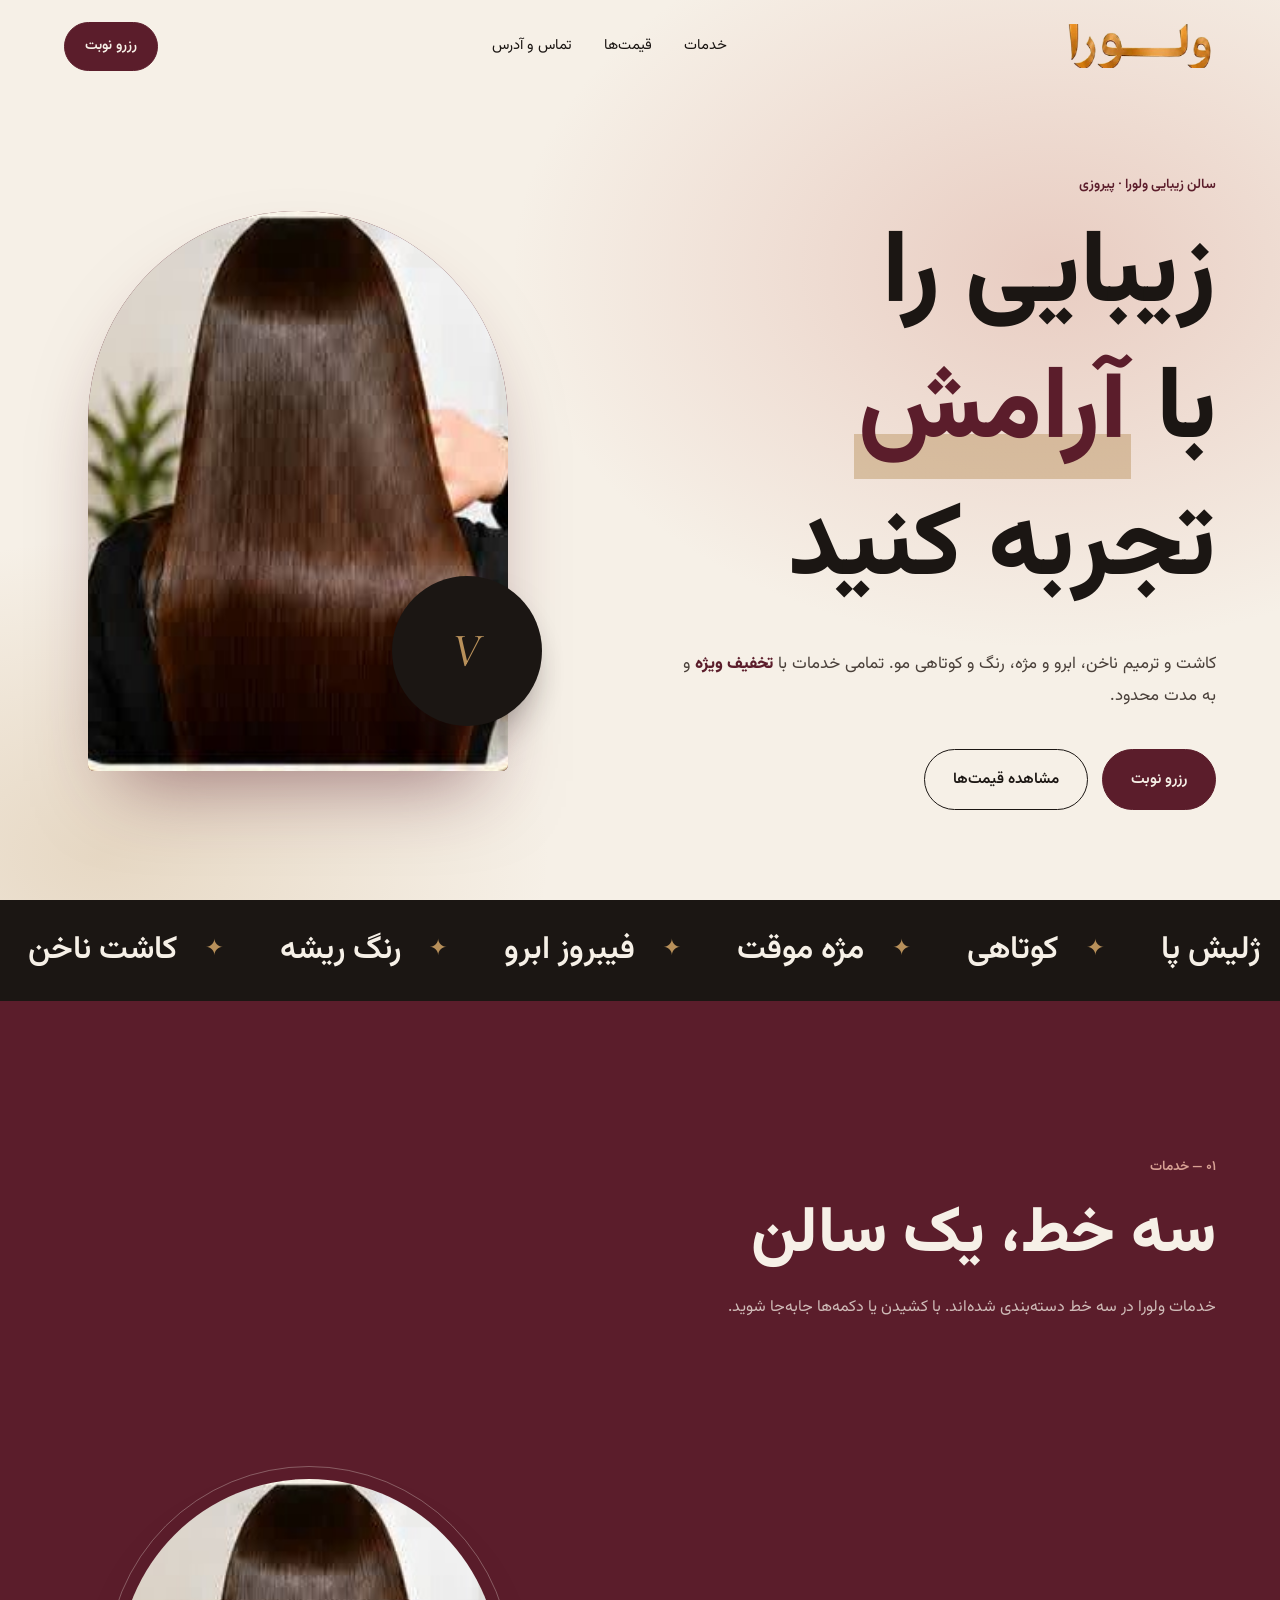
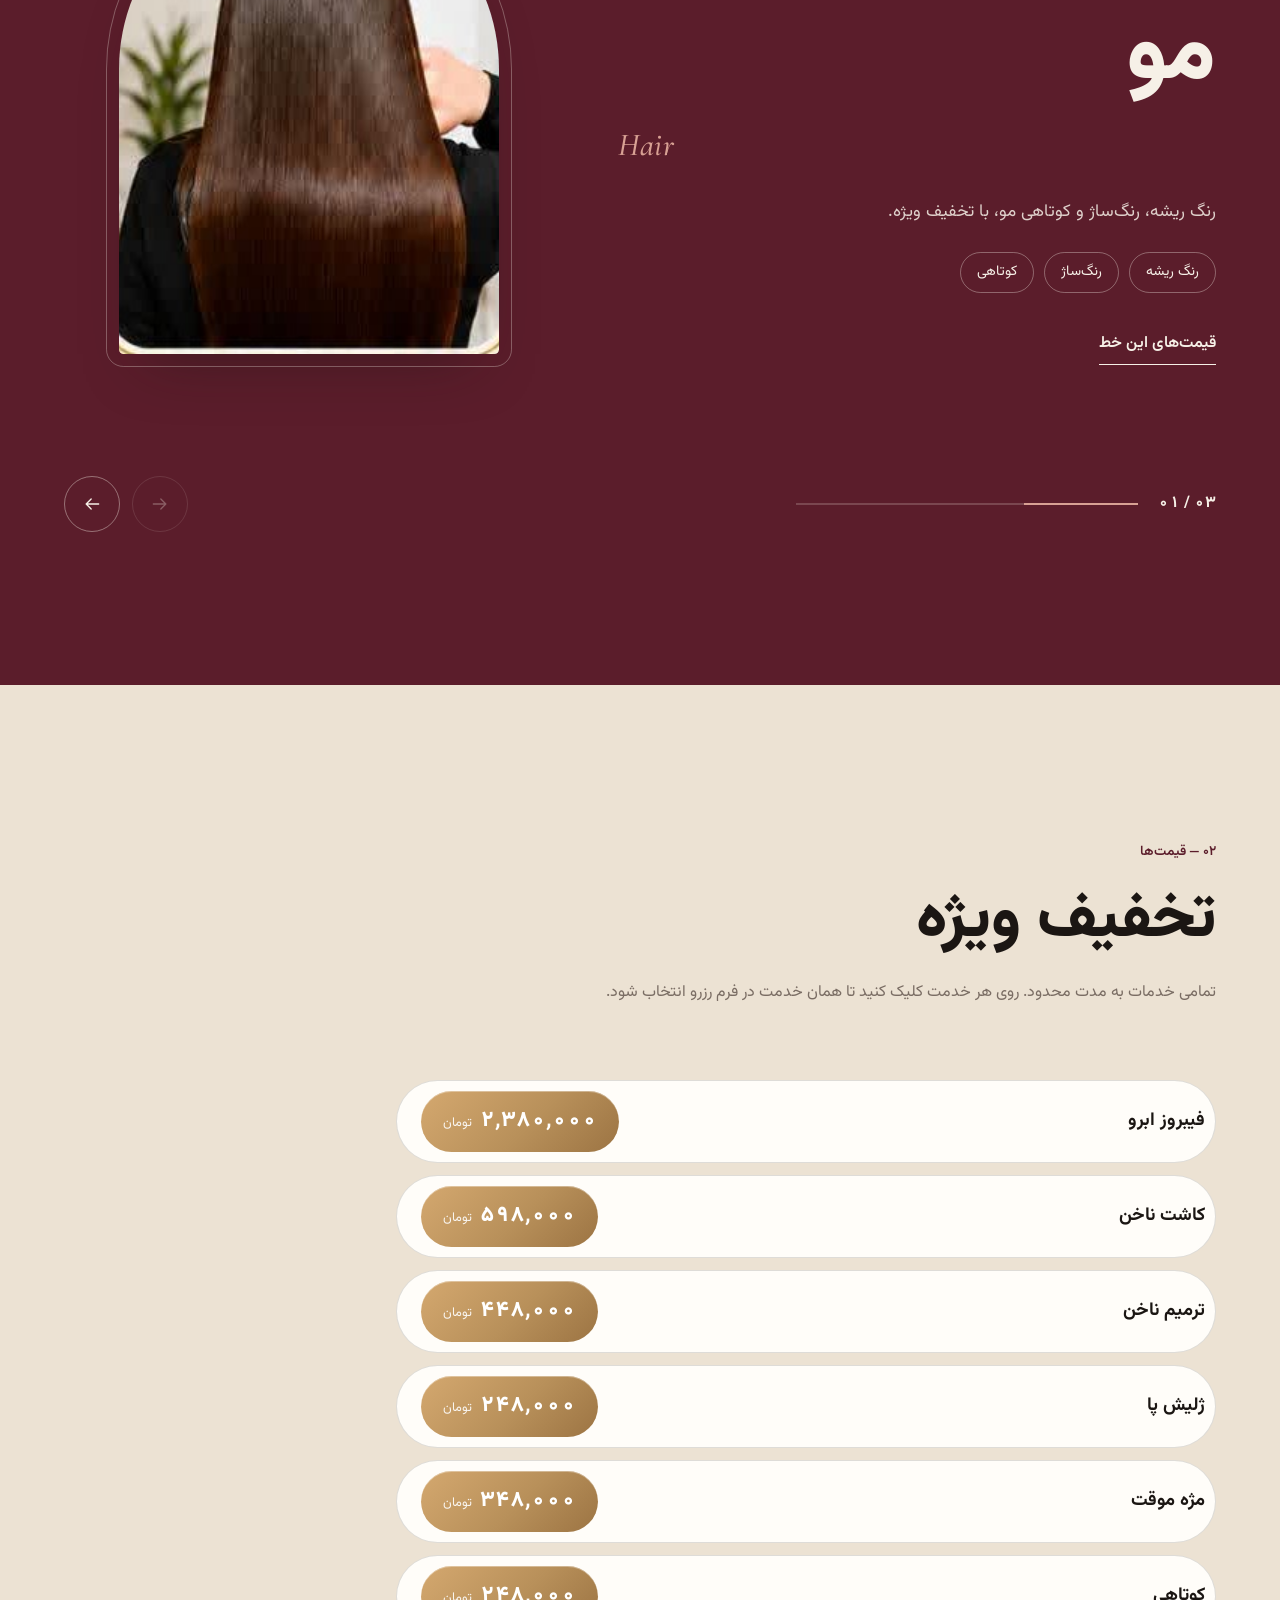
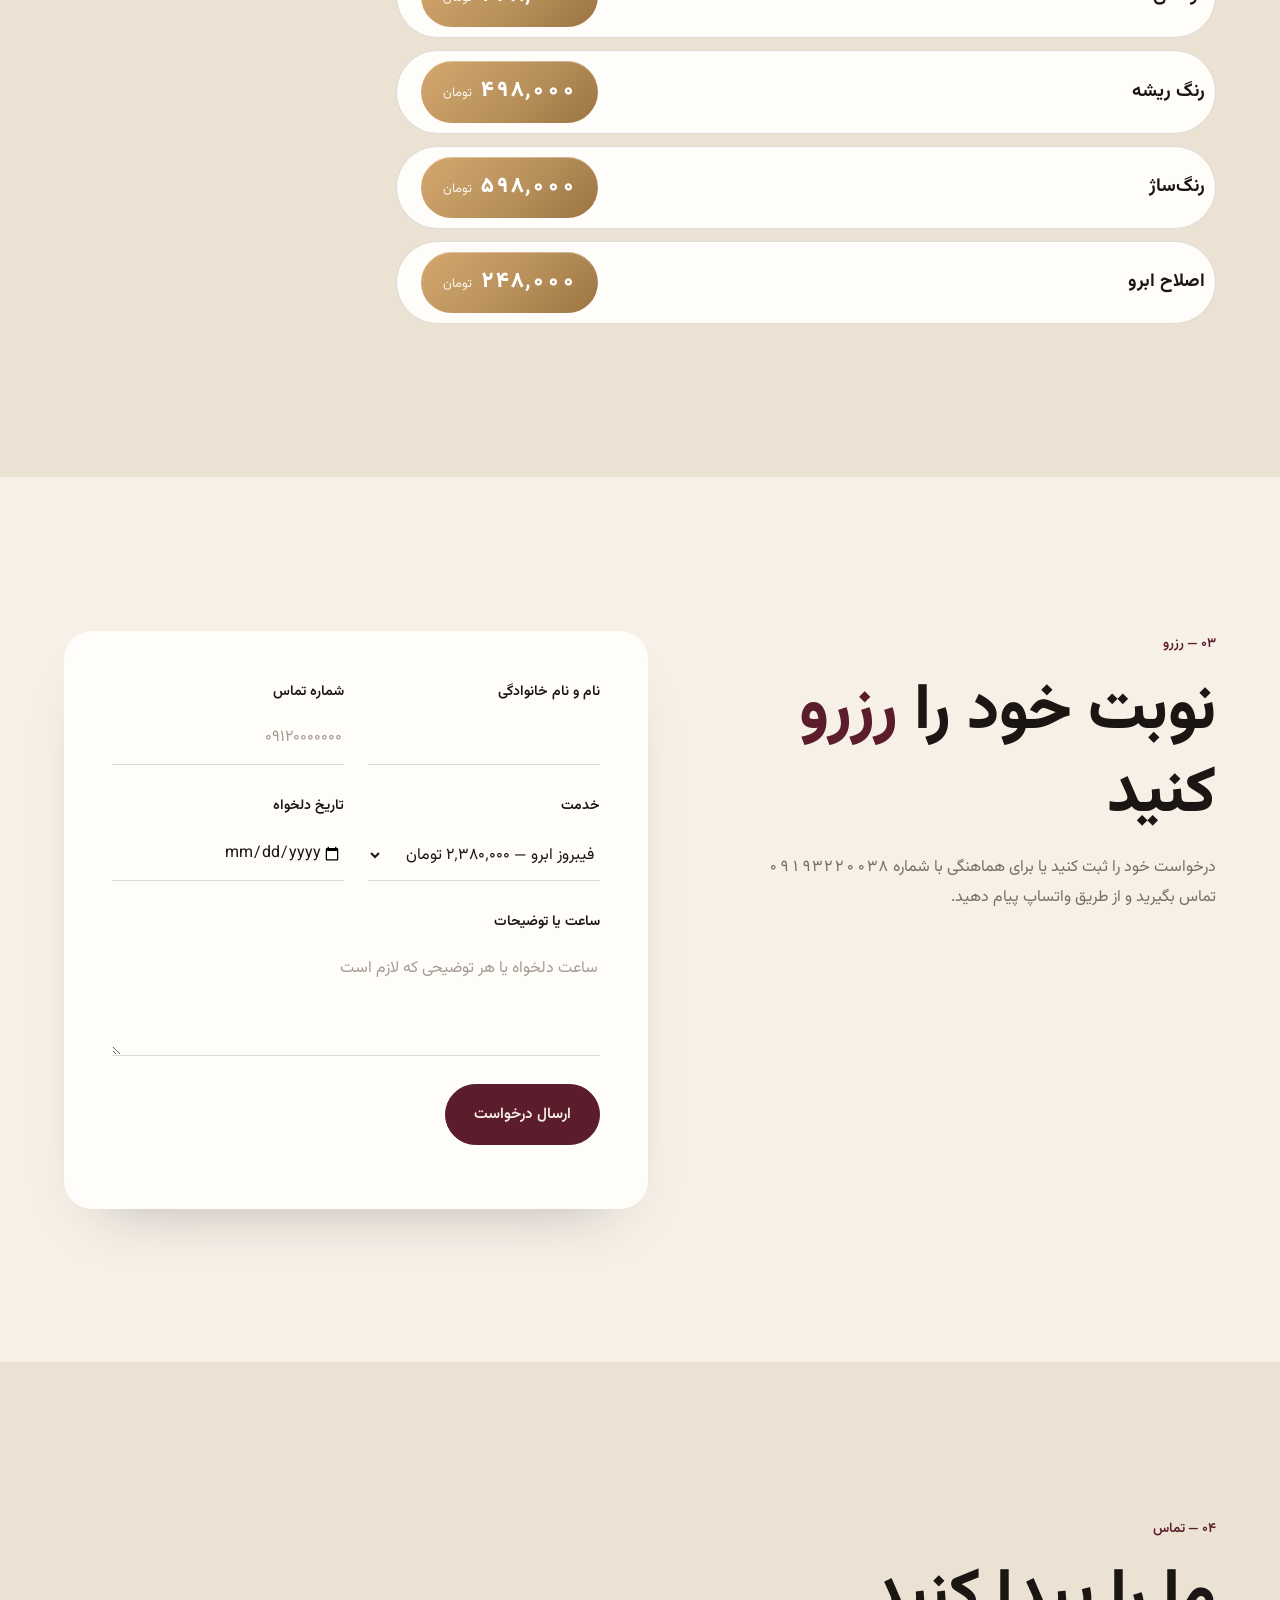
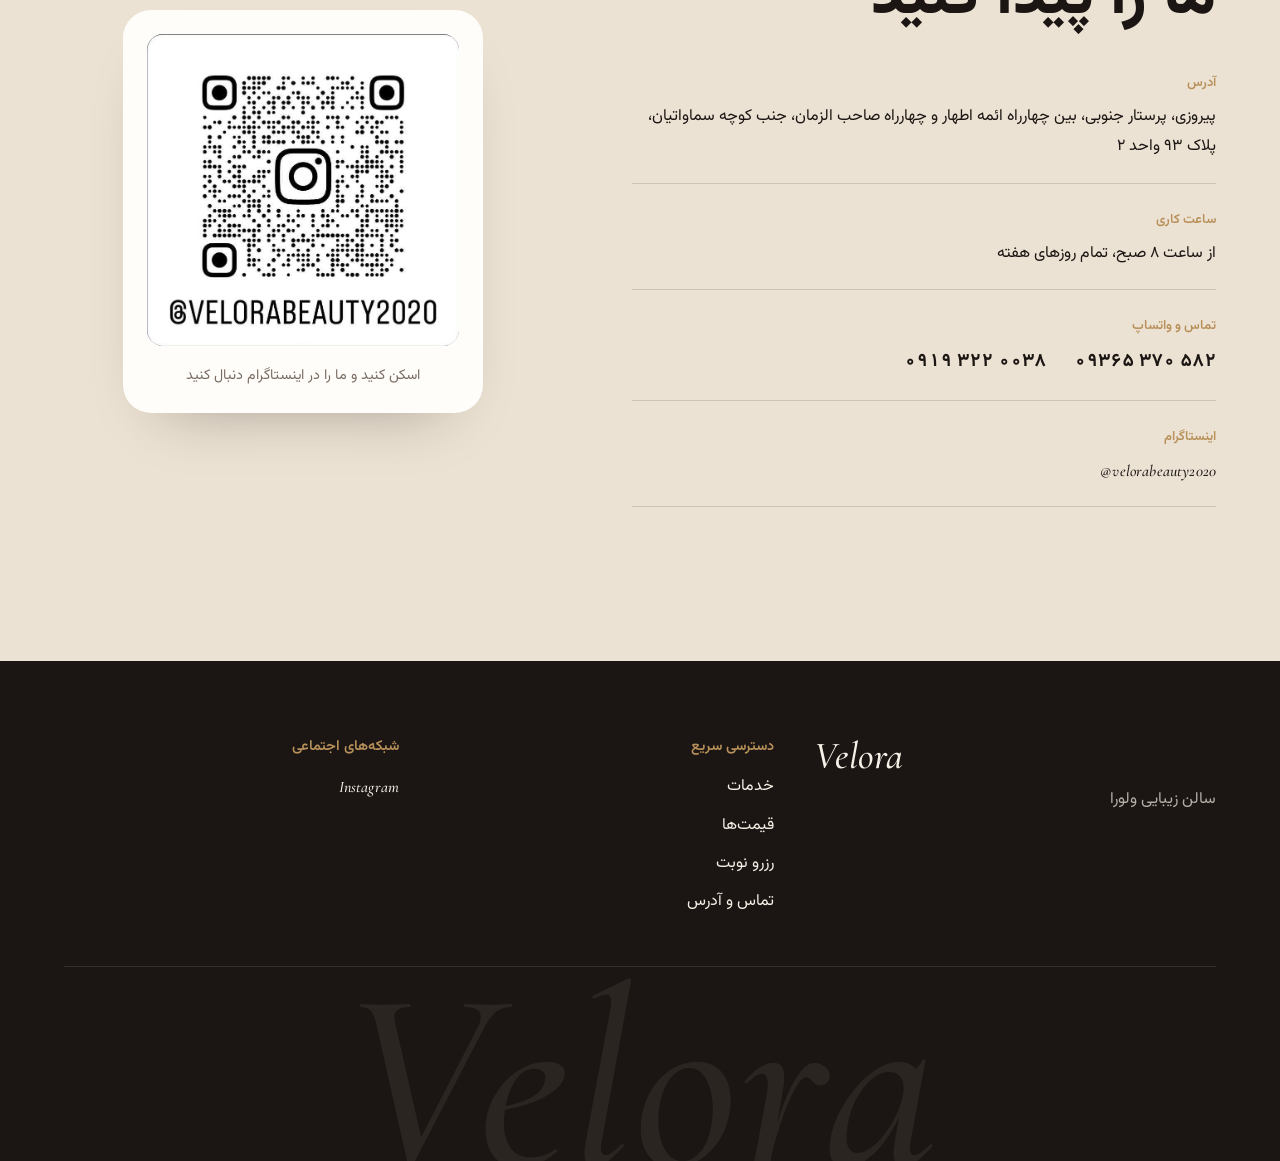
==== velora-salon/velora-standalone.html @ d6c53f79 "Add self-contained single-file build of the salon site CSS, JavaScript and images are embedded so in" ====
<!doctype html>
<html lang="fa" dir="rtl">
<head>
  <meta charset="utf-8">
  <meta name="viewport" content="width=device-width, initial-scale=1">
  <title>ولورا | سالن زیبایی</title>
  <meta name="description" content="سالن زیبایی ولورا؛ کاشت و ترمیم ناخن، ابرو و مژه، رنگ و کوتاهی مو. تخفیف ویژه و به مدت محدود.">
  <meta name="theme-color" content="#f6f0e7">
  <meta name="robots" content="index, follow">
  <link rel="canonical" href="https://YOUR-DOMAIN.example/">
  <meta property="og:type" content="website">
  <meta property="og:locale" content="fa_IR">
  <meta property="og:site_name" content="ولورا">
  <meta property="og:title" content="ولورا | سالن زیبایی">
  <meta property="og:description" content="کاشت و ترمیم ناخن، ابرو و مژه، رنگ و کوتاهی مو. تخفیف ویژه و به مدت محدود.">
  <meta property="og:url" content="https://YOUR-DOMAIN.example/">
  <meta property="og:image" content="https://YOUR-DOMAIN.example/[data-uri]">
  <meta name="twitter:card" content="summary_large_image">
  <link rel="icon" href="data:image/svg+xml,%3Csvg xmlns='http://www.w3.org/2000/svg' viewBox='0 0 64 64'%3E%3Crect width='64' height='64' rx='16' fill='%235b1d2b'/%3E%3Ctext x='32' y='44' font-family='Georgia,serif' font-size='36' font-style='italic' fill='%23b8905a' text-anchor='middle'%3EV%3C/text%3E%3C/svg%3E">
  <script type="application/ld+json">
  {
    "@context": "https://schema.org",
    "@type": "BeautySalon",
    "name": "ولورا",
    "alternateName": "Velora",
    "description": "سالن زیبایی ولورا؛ کاشت و ترمیم ناخن، ابرو و مژه، رنگ و کوتاهی مو.",
    "telephone": ["+989365370582", "+989193220038"],
    "address": {
      "@type": "PostalAddress",
      "streetAddress": "پیروزی، پرستار جنوبی، بین چهارراه ائمه اطهار و چهارراه صاحب الزمان، جنب کوچه سماواتیان، پلاک ۹۳ واحد ۲",
      "addressLocality": "تهران",
      "addressCountry": "IR"
    },
    "sameAs": ["https://www.instagram.com/velorabeauty2020/"],
    "image": "https://YOUR-DOMAIN.example/[data-uri]"
  }
  </script>

  <link rel="preconnect" href="https://fonts.googleapis.com">
  <link rel="preconnect" href="https://fonts.gstatic.com" crossorigin>
  <link href="https://fonts.googleapis.com/css2?family=Cormorant+Garamond:ital,wght@0,400;0,500;1,400;1,500&display=swap" rel="stylesheet">
  <link href="https://fonts.googleapis.com/css2?family=Vazirmatn:wght@300;400;600;800&display=swap" rel="stylesheet">
  <style>
/* ==========================================================================
   Velora — سالن زیبایی ولورا
   ========================================================================== */

:root {
  --ink: #1b1613;
  --cream: #f6f0e7;
  --paper: #ece2d3;
  --oxblood: #5b1d2b;
  --rose: #d8a194;
  --gold: #b8905a;
  --muted: #7a6d64;
  --line: rgba(27, 22, 19, 0.14);

  --gutter: clamp(16px, 5vw, 80px);
  --ease: cubic-bezier(0.2, 0.7, 0.1, 1);
  --display: "Cormorant Garamond", Georgia, serif;
  --body: "Vazirmatn", Tahoma, system-ui, sans-serif;
}

*,
*::before,
*::after {
  box-sizing: border-box;
}

html {
  scroll-behavior: smooth;
  -webkit-text-size-adjust: 100%;
}

body {
  margin: 0;
  background: var(--cream);
  color: var(--ink);
  font-family: var(--body);
  line-height: 1.9;
  overflow-x: hidden;
  -webkit-font-smoothing: antialiased;
}

img,
svg {
  display: block;
  max-width: 100%;
}

a {
  color: inherit;
  text-decoration: none;
}

button,
input,
select,
textarea {
  font: inherit;
  color: inherit;
}

button {
  cursor: pointer;
  background: none;
  border: 0;
  padding: 0;
}

:focus-visible {
  outline: 2px solid var(--gold);
  outline-offset: 4px;
  border-radius: 4px;
}

/* Latin text uses the display serif. Persian text is never letter-spaced:
   that breaks the joining of Arabic-script letters. */
.latin {
  font-family: var(--display);
  font-style: italic;
  font-weight: 500;
  direction: ltr;
  unicode-bidi: isolate;
  letter-spacing: 0.01em;
}

/* Phone numbers and handles read left-to-right inside RTL text */
.latin-num {
  direction: ltr;
  unicode-bidi: isolate;
  font-variant-numeric: tabular-nums;
}

.eyebrow {
  font-size: 0.85rem;
  font-weight: 600;
  color: var(--accent-text, var(--oxblood));
  margin: 0 0 14px;
}

.section {
  padding: clamp(80px, 12vw, 160px) var(--gutter);
}

.section-head {
  max-width: 720px;
  margin-bottom: clamp(40px, 6vw, 72px);
}

.section-head p:not(.eyebrow) {
  color: var(--muted);
  margin: 0;
}

.section-title {
  font-size: clamp(2.2rem, 5vw, 4rem);
  line-height: 1.3;
  font-weight: 800;
  margin: 0 0 16px;
}

/* ---------- Buttons ---------- */
.btn {
  display: inline-flex;
  align-items: center;
  gap: 10px;
  padding: 15px 28px;
  border-radius: 999px;
  border: 1px solid currentColor;
  font-weight: 600;
  font-size: 0.95rem;
  transition: background-color 0.4s var(--ease), color 0.4s var(--ease),
    border-color 0.4s var(--ease), transform 0.4s var(--ease);
}

.btn:hover {
  transform: translateY(-2px);
}

.btn-primary {
  background: var(--oxblood);
  border-color: var(--oxblood);
  color: var(--cream);
}

.btn-primary:hover {
  background: var(--ink);
  border-color: var(--ink);
}

.btn-ghost {
  background: transparent;
}

.btn-ghost:hover {
  background: var(--ink);
  border-color: var(--ink);
  color: var(--cream);
}

.btn-sm {
  padding: 10px 20px;
  font-size: 0.88rem;
}

/* ---------- Header ---------- */
.site-header {
  position: fixed;
  inset: 0 0 auto;
  z-index: 50;
  display: flex;
  align-items: center;
  justify-content: space-between;
  gap: 24px;
  padding: 22px var(--gutter);
  transition: background-color 0.5s, backdrop-filter 0.5s, padding 0.5s, box-shadow 0.5s;
}

.site-header.is-scrolled {
  padding-block: 14px;
  background: rgba(246, 240, 231, 0.86);
  -webkit-backdrop-filter: blur(14px);
  backdrop-filter: blur(14px);
  box-shadow: 0 1px 0 var(--line);
}

.logo {
  display: flex;
  align-items: baseline;
  gap: 12px;
}

.logo .latin {
  font-size: 1.9rem;
  font-weight: 500;
  letter-spacing: 0.06em;
  line-height: 1;
}

.logo img {
  height: 44px;
  width: auto;
}

.logo small {
  font-size: 0.95rem;
  font-weight: 600;
  color: var(--muted);
}

.nav {
  display: flex;
  gap: 32px;
  font-size: 0.92rem;
}

.nav a {
  position: relative;
  padding-block: 4px;
}

.nav a::after {
  content: "";
  position: absolute;
  inset-inline: 0;
  bottom: -2px;
  height: 1px;
  background: currentColor;
  transform: scaleX(0);
  transform-origin: right;
  transition: transform 0.5s var(--ease);
}

.nav a:hover::after {
  transform: scaleX(1);
}

/* ---------- Hero ---------- */
.hero {
  position: relative;
  isolation: isolate;
  min-height: 100svh;
  display: grid;
  grid-template-columns: 1.15fr 0.85fr;
  align-items: center;
  gap: clamp(24px, 4vw, 64px);
  padding: clamp(120px, 18vh, 170px) var(--gutter) 80px;
  overflow: hidden;
}

.hero::before {
  content: "";
  position: absolute;
  inset: 0;
  z-index: -1;
  background:
    radial-gradient(60% 60% at 82% 30%, rgba(216, 161, 148, 0.45), transparent 70%),
    radial-gradient(50% 50% at 8% 95%, rgba(184, 144, 90, 0.25), transparent 70%);
}

.hero-title {
  font-size: clamp(3.2rem, 8vw, 7.4rem);
  line-height: 1.25;
  font-weight: 800;
  margin: 0 0 28px;
}

.hero-title .line {
  display: block;
  overflow: hidden;
  padding-bottom: 0.08em;
}

.word {
  display: inline-block;
  transform: translateY(110%);
  animation: rise 1.1s var(--ease) forwards;
  animation-delay: calc(var(--d) * 110ms + 200ms);
}

.hero-title em {
  font-style: normal;
  color: var(--oxblood);
  padding-inline: 0.04em;
  background: linear-gradient(transparent 64%, rgba(184, 144, 90, 0.45) 64%, rgba(184, 144, 90, 0.45) 92%, transparent 92%);
}

.hero-sub {
  max-width: 540px;
  font-size: 1.05rem;
  color: #4a403a;
  margin: 0 0 36px;
}

.hero-sub strong {
  color: var(--oxblood);
  font-weight: 800;
}

.hero-actions {
  display: flex;
  flex-wrap: wrap;
  gap: 14px;
}

.hero-art {
  position: relative;
  justify-self: center;
  width: min(420px, 86vw);
  aspect-ratio: 3 / 4;
  transform: translate(calc(var(--mx, 0) * -14px), calc(var(--my, 0) * -14px));
  transition: transform 0.6s var(--ease);
}

.arch {
  position: absolute;
  inset: 0;
  overflow: hidden;
  border-radius: 999px 999px 28px 28px;
  box-shadow: 0 40px 80px -30px rgba(91, 29, 43, 0.55);
  background: var(--oxblood);
}

.arch img {
  width: 100%;
  height: 100%;
  object-fit: cover;
}

.badge {
  position: absolute;
  inset-inline-start: -8%;
  bottom: 8%;
  width: 150px;
  height: 150px;
  border-radius: 50%;
  display: grid;
  place-items: center;
  background: var(--ink);
  color: var(--cream);
  box-shadow: 0 20px 40px -18px rgba(27, 22, 19, 0.6);
}

.badge svg {
  position: absolute;
  inset: 0;
  width: 100%;
  height: 100%;
  animation: spin 22s linear infinite;
}

.badge text {
  font-family: var(--body);
  font-size: 16px;
  font-weight: 600;
  fill: currentColor;
}

.badge-v {
  font-size: 3rem;
  line-height: 1;
  color: var(--gold);
}

/* ---------- Marquee ---------- */
.marquee {
  direction: ltr;
  overflow: hidden;
  white-space: nowrap;
  padding: 20px 0;
  background: var(--ink);
  color: var(--cream);
}

.marquee-track {
  display: inline-flex;
  animation: marquee 40s linear infinite;
}

.marquee-track span {
  display: inline-flex;
  align-items: center;
  gap: 28px;
  padding-inline: 28px;
  font-size: clamp(1.3rem, 2.6vw, 2rem);
  font-weight: 600;
}

.marquee-track span::after {
  content: "✦";
  color: var(--gold);
  font-size: 0.7em;
}

/* ---------- Lines slider (theme shifts per slide) ---------- */
.lines {
  --accent-text: var(--accent, var(--rose));
  background-color: var(--bg, var(--oxblood));
  color: var(--fg, var(--cream));
  transition: background-color 0.9s var(--ease), color 0.9s var(--ease);
}

.lines .section-head p:not(.eyebrow) {
  color: inherit;
  opacity: 0.75;
}

.lines-viewport {
  overflow: hidden;
  position: relative;
  touch-action: pan-y;
  cursor: grab;
}

.lines-viewport:active {
  cursor: grabbing;
}

.lines-track {
  display: flex;
  transition: transform 0.9s var(--ease);
  will-change: transform;
}

.lines-track.is-dragging {
  transition: none;
}

.line-slide {
  flex: 0 0 100%;
  min-width: 0;
  min-height: min(640px, 80svh);
  display: grid;
  grid-template-columns: 1.1fr 0.9fr;
  align-items: center;
  gap: clamp(24px, 5vw, 80px);
  padding-block: 24px;
  user-select: none;
}

.line-num {
  display: block;
  font-family: var(--display);
  font-size: clamp(5rem, 12vw, 10rem);
  line-height: 0.8;
  direction: ltr;
  color: transparent;
  -webkit-text-stroke: 1px currentColor;
  opacity: 0.5;
}

.line-name {
  font-size: clamp(3rem, 7vw, 6rem);
  font-weight: 800;
  line-height: 1.3;
  margin: 8px 0 0;
}

.line-latin {
  font-size: clamp(1.4rem, 2.6vw, 2rem);
  color: var(--accent-text);
  margin: 0 0 20px;
}

.line-desc {
  max-width: 460px;
  font-size: 1.08rem;
  opacity: 0.85;
  margin: 0 0 24px;
}

.tags {
  display: flex;
  flex-wrap: wrap;
  gap: 10px;
  list-style: none;
  padding: 0;
  margin: 0 0 36px;
}

.tags li {
  padding: 6px 16px;
  border-radius: 999px;
  font-size: 0.88rem;
  border: 1px solid color-mix(in srgb, currentColor 35%, transparent);
}

.link-arrow {
  display: inline-flex;
  align-items: center;
  padding-bottom: 4px;
  font-weight: 600;
  border-bottom: 1px solid currentColor;
}

.line-photo {
  justify-self: center;
  width: min(380px, 100%);
  aspect-ratio: 4 / 5;
  overflow: hidden;
  border-radius: 999px 999px 24px 24px;
  box-shadow: 0 30px 60px -30px rgba(27, 22, 19, 0.5);
  outline: 1px solid color-mix(in srgb, currentColor 30%, transparent);
  outline-offset: 12px;
}

.line-photo img {
  width: 100%;
  height: 100%;
  object-fit: cover;
}

.lines-controls {
  display: flex;
  flex-wrap: wrap;
  align-items: center;
  justify-content: space-between;
  gap: 24px;
  margin-top: 40px;
}

.lines-meta {
  flex: 1;
  max-width: 420px;
  display: flex;
  align-items: center;
  gap: 20px;
  min-width: 0;
}

.lines-count {
  font-weight: 700;
  font-variant-numeric: tabular-nums;
  white-space: nowrap;
}

.lines-progress {
  position: relative;
  flex: 1;
  height: 2px;
  background: color-mix(in srgb, currentColor 20%, transparent);
}

.lines-progress span {
  position: absolute;
  inset: 0;
  background: var(--accent-text);
  transform-origin: right;
  transition: transform 0.9s var(--ease);
}

.lines-buttons {
  display: flex;
  gap: 12px;
}

.round {
  width: 56px;
  height: 56px;
  display: grid;
  place-items: center;
  border-radius: 50%;
  border: 1px solid color-mix(in srgb, currentColor 40%, transparent);
  transition: background-color 0.4s, color 0.4s, border-color 0.4s, transform 0.4s var(--ease), opacity 0.3s;
}

.round svg {
  width: 20px;
  height: 20px;
}

.round:hover:not(:disabled) {
  background: var(--accent-text);
  border-color: var(--accent-text);
  color: var(--bg, var(--ink));
  transform: scale(1.06);
}

.round:disabled {
  opacity: 0.3;
  cursor: default;
}

/* ---------- Price list (flyer style) ---------- */
.prices {
  background: var(--paper);
}

.price-list {
  display: grid;
  gap: 12px;
  max-width: 820px;
  margin: 0;
  padding: 0;
  list-style: none;
}

.price-list a {
  display: flex;
  align-items: center;
  justify-content: space-between;
  gap: 20px;
  padding: 10px 10px 10px 24px;
  border-radius: 999px;
  background: #fffdf9;
  border: 1px solid var(--line);
  transition: transform 0.4s var(--ease), box-shadow 0.4s var(--ease), border-color 0.4s;
}

.price-list a:hover {
  transform: translateX(-6px);
  border-color: var(--gold);
  box-shadow: 0 16px 30px -22px rgba(27, 22, 19, 0.5);
}

.price-list .svc {
  font-size: 1.15rem;
  font-weight: 700;
}

.price {
  display: inline-flex;
  align-items: baseline;
  gap: 8px;
  padding: 10px 22px;
  border-radius: 999px;
  background: linear-gradient(135deg, #d4a86f, var(--gold) 55%, #9c7443);
  color: #fff;
  box-shadow: inset 0 1px 0 rgba(255, 255, 255, 0.35);
  white-space: nowrap;
}

.price b {
  font-size: 1.35rem;
  font-weight: 800;
  font-variant-numeric: tabular-nums;
}

.price small {
  font-size: 0.8rem;
  opacity: 0.9;
}

/* ---------- Booking ---------- */
.booking {
  display: grid;
  grid-template-columns: 0.9fr 1.1fr;
  align-items: start;
  gap: clamp(40px, 7vw, 120px);
  background: var(--cream);
}

.booking-intro p:not(.eyebrow) {
  color: var(--muted);
}

.booking-intro em {
  font-style: normal;
  color: var(--oxblood);
}

.booking-form {
  display: grid;
  grid-template-columns: 1fr 1fr;
  gap: 28px 24px;
  padding: clamp(24px, 4vw, 48px);
  border-radius: 28px;
  background: #fffdf9;
  box-shadow: 0 30px 60px -40px rgba(27, 22, 19, 0.35);
}

.booking-form label {
  display: grid;
  gap: 8px;
  font-size: 0.88rem;
  font-weight: 600;
}

.booking-form label.full {
  grid-column: 1 / -1;
}

.booking-form input,
.booking-form select,
.booking-form textarea {
  width: 100%;
  padding: 10px 2px;
  border: 0;
  border-bottom: 1px solid var(--line);
  border-radius: 0;
  background: transparent;
  font-size: 1rem;
  font-weight: 400;
  transition: border-color 0.3s;
}

.booking-form input[type="tel"],
.booking-form input[type="date"] {
  direction: ltr;
  text-align: right;
}

.booking-form input:focus,
.booking-form select:focus,
.booking-form textarea:focus {
  outline: none;
  border-color: var(--oxblood);
}

.booking-form input::placeholder,
.booking-form textarea::placeholder {
  color: #a79b92;
}

.booking-form textarea {
  resize: vertical;
}

.form-foot {
  display: flex;
  flex-wrap: wrap;
  align-items: center;
  gap: 16px;
}

.form-status {
  flex-basis: 100%;
  margin: 0;
  font-size: 0.9rem;
  color: var(--muted);
}

.form-status.is-error {
  color: #9b2c2c;
}

.form-foot .wa-link[hidden] {
  display: none;
}

/* ---------- Contact ---------- */
.contact {
  background: var(--paper);
}

.contact-grid {
  display: grid;
  grid-template-columns: 1.1fr 0.9fr;
  align-items: center;
  gap: clamp(40px, 7vw, 120px);
}

.contact-list {
  display: grid;
  gap: 24px;
  list-style: none;
  padding: 0;
  margin: 32px 0 0;
}

.contact-list li {
  display: grid;
  gap: 6px;
  padding-bottom: 20px;
  border-bottom: 1px solid var(--line);
}

.contact-list .label {
  font-size: 0.82rem;
  font-weight: 600;
  color: var(--gold);
}

.contact-list a {
  transition: color 0.3s;
}

.contact-list a:hover {
  color: var(--oxblood);
}

.phones {
  display: flex;
  flex-wrap: wrap;
  gap: 8px 28px;
  font-size: 1.15rem;
  font-weight: 700;
}

.qr-card {
  justify-self: center;
  width: min(360px, 100%);
  margin: 0;
  padding: 24px;
  border-radius: 28px;
  background: #fffdf9;
  box-shadow: 0 30px 60px -40px rgba(27, 22, 19, 0.4);
  text-align: center;
}

.qr-card img {
  width: 100%;
  height: auto;
  border-radius: 16px;
}

.qr-card figcaption {
  margin-top: 16px;
  font-size: 0.9rem;
  color: var(--muted);
}

/* ---------- Footer ---------- */
.site-footer {
  overflow: hidden;
  padding: 72px var(--gutter) 0;
  background: var(--ink);
  color: var(--cream);
}

.footer-grid {
  display: grid;
  grid-template-columns: 1.2fr 1fr 1fr;
  gap: 40px;
  padding-bottom: 48px;
  border-bottom: 1px solid rgba(246, 240, 231, 0.12);
}

.footer-brand .latin {
  display: block;
  font-size: 2.4rem;
  line-height: 1.2;
}

.footer-brand p {
  margin: 6px 0 0;
  opacity: 0.7;
}

.footer-grid h4 {
  margin: 0 0 12px;
  font-size: 0.9rem;
  font-weight: 600;
  color: var(--gold);
}

.footer-grid ul {
  display: grid;
  gap: 8px;
  list-style: none;
  padding: 0;
  margin: 0;
}

.footer-grid a {
  transition: color 0.3s;
}

.footer-grid a:hover {
  color: var(--rose);
}

.footer-mark {
  margin: 0 0 -0.14em;
  font-size: clamp(5rem, 20vw, 17rem);
  line-height: 0.9;
  text-align: center;
  white-space: nowrap;
  color: rgba(246, 240, 231, 0.07);
  user-select: none;
}

/* ---------- Custom cursor (fine pointers only) ---------- */
.cursor {
  display: none;
  position: fixed;
  left: 0;
  top: 0;
  width: 14px;
  height: 14px;
  margin: -7px 0 0 -7px;
  border-radius: 50%;
  background: #fff;
  mix-blend-mode: difference;
  pointer-events: none;
  z-index: 100;
  opacity: 0;
  transition: width 0.3s var(--ease), height 0.3s var(--ease),
    margin 0.3s var(--ease), opacity 0.3s;
}

.cursor.is-on {
  opacity: 1;
}

.cursor.is-hover {
  width: 56px;
  height: 56px;
  margin: -28px 0 0 -28px;
}

@media (pointer: fine) and (hover: hover) {
  .cursor {
    display: block;
  }
}

/* ---------- Reveal on scroll ---------- */
[data-reveal] {
  opacity: 0;
  transform: translateY(32px);
  transition: opacity 1s var(--ease), transform 1s var(--ease);
}

[data-reveal].is-in {
  opacity: 1;
  transform: none;
}

/* ---------- Keyframes ---------- */
@keyframes rise {
  to {
    transform: none;
  }
}

@keyframes spin {
  to {
    transform: rotate(360deg);
  }
}

@keyframes marquee {
  to {
    transform: translateX(-50%);
  }
}

/* ---------- Responsive ---------- */
@media (max-width: 1024px) {
  .hero {
    grid-template-columns: 1fr;
    padding-top: 140px;
  }

  .hero-art {
    width: min(340px, 70vw);
  }

  .booking,
  .contact-grid {
    grid-template-columns: 1fr;
  }

  .footer-grid {
    grid-template-columns: 1fr 1fr;
  }
}

@media (max-width: 900px) {
  .nav {
    display: none;
  }

  .line-slide {
    grid-template-columns: 1fr;
    min-height: 0;
    align-content: center;
  }

  .line-photo {
    order: -1;
    width: min(240px, 60vw);
    justify-self: start;
  }
}

@media (max-width: 720px) {
  .site-header {
    padding-block: 16px;
  }

  .logo img {
    height: 36px;
  }

  .price-list a {
    padding-inline-start: 16px;
  }

  .price-list .svc {
    font-size: 1rem;
  }

  .price b {
    font-size: 1.15rem;
  }

  .booking-form {
    grid-template-columns: 1fr;
  }

  .footer-grid {
    grid-template-columns: 1fr;
  }

  .lines-controls {
    justify-content: flex-start;
  }

  .lines-buttons {
    margin-inline-start: auto;
  }
}

/* ---------- Reduced motion ---------- */
@media (prefers-reduced-motion: reduce) {
  *,
  *::before,
  *::after {
    animation-duration: 0.01ms !important;
    animation-iteration-count: 1 !important;
    transition-duration: 0.01ms !important;
    scroll-behavior: auto !important;
  }

  [data-reveal] {
    opacity: 1;
    transform: none;
  }
}

</style>
</head>
<body>

  <div class="cursor" aria-hidden="true"></div>

  <header class="site-header">
    <a href="#top" class="logo" aria-label="ولورا - صفحه اصلی">
      <img src="[data-uri]" alt="ولورا" width="453" height="129">
    </a>
    <nav class="nav" aria-label="ناوبری اصلی">
      <a href="#lines">خدمات</a>
      <a href="#prices">قیمت‌ها</a>
      <a href="#contact">تماس و آدرس</a>
    </nav>
    <a href="#booking" class="btn btn-primary btn-sm">رزرو نوبت</a>
  </header>

  <main id="top">

    <!-- ================= HERO ================= -->
    <section class="hero">
      <div class="hero-copy">
        <p class="eyebrow">سالن زیبایی ولورا · پیروزی</p>

        <h1 class="hero-title" aria-label="زیبایی را با آرامش تجربه کنید">
          <span class="line"><span class="word" style="--d:0">زیبایی</span> <span class="word" style="--d:1">را</span></span>
          <span class="line"><span class="word" style="--d:2">با</span> <span class="word" style="--d:3"><em>آرامش</em></span></span>
          <span class="line"><span class="word" style="--d:4">تجربه</span> <span class="word" style="--d:5">کنید</span></span>
        </h1>

        <p class="hero-sub">
          کاشت و ترمیم ناخن، ابرو و مژه، رنگ و کوتاهی مو. تمامی خدمات با
          <strong>تخفیف ویژه</strong> و به مدت محدود.
        </p>

        <div class="hero-actions">
          <a href="#booking" class="btn btn-primary">رزرو نوبت</a>
          <a href="#prices" class="btn btn-ghost">مشاهده قیمت‌ها</a>
        </div>
      </div>

      <div class="hero-art" aria-hidden="true">
        <div class="arch">
          <img src="[data-uri]" alt="">
        </div>
        <div class="badge">
          <svg viewBox="0 0 200 200">
            <defs>
              <path id="badgePath" d="M100,100 m-74,0 a74,74 0 1,1 148,0 a74,74 0 1,1 -148,0"/>
            </defs>
            <text><textPath href="#badgePath" textLength="455" lengthAdjust="spacing">ولورا · تخفیف ویژه · به مدت محدود ·</textPath></text>
          </svg>
          <span class="latin badge-v">V</span>
        </div>
      </div>
    </section>

    <!-- ================= MARQUEE ================= -->
    <div class="marquee" aria-hidden="true">
      <div class="marquee-track">
        <span>کاشت ناخن</span><span>رنگ ریشه</span><span>فیبروز ابرو</span><span>مژه موقت</span><span>کوتاهی</span><span>ژلیش پا</span><span>رنگ‌ساژ</span><span>ترمیم ناخن</span><span>اصلاح ابرو</span>
        <span>کاشت ناخن</span><span>رنگ ریشه</span><span>فیبروز ابرو</span><span>مژه موقت</span><span>کوتاهی</span><span>ژلیش پا</span><span>رنگ‌ساژ</span><span>ترمیم ناخن</span><span>اصلاح ابرو</span>
      </div>
    </div>

    <!-- ================= LINES SLIDER ================= -->
    <section id="lines" class="lines section" aria-labelledby="lines-title">
      <header class="section-head" data-reveal>
        <p class="eyebrow">۰۱ — خدمات</p>
        <h2 id="lines-title" class="section-title">سه خط، یک سالن</h2>
        <p>خدمات ولورا در سه خط دسته‌بندی شده‌اند. با کشیدن یا دکمه‌ها جابه‌جا شوید.</p>
      </header>

      <div class="lines-viewport" tabindex="0" role="region" aria-roledescription="اسلایدر" aria-label="خطوط خدماتی">
        <div class="lines-track">

          <article class="line-slide" data-bg="#5b1d2b" data-fg="#f6f0e7" data-accent="#d8a194">
            <div class="line-copy">
              <span class="line-num">01</span>
              <h3 class="line-name">مو</h3>
              <p class="line-latin latin">Hair</p>
              <p class="line-desc">رنگ ریشه، رنگ‌ساژ و کوتاهی مو، با تخفیف ویژه.</p>
              <ul class="tags"><li>رنگ ریشه</li><li>رنگ‌ساژ</li><li>کوتاهی</li></ul>
              <a href="#prices" class="link-arrow">قیمت‌های این خط</a>
            </div>
            <div class="line-photo"><img src="[data-uri]" alt="نمونه کار مو در سالن ولورا"></div>
          </article>

          <article class="line-slide" data-bg="#d8a194" data-fg="#1b1613" data-accent="#5b1d2b">
            <div class="line-copy">
              <span class="line-num">02</span>
              <h3 class="line-name">ناخن</h3>
              <p class="line-latin latin">Nails</p>
              <p class="line-desc">کاشت ناخن، ترمیم ناخن و ژلیش پا.</p>
              <ul class="tags"><li>کاشت ناخن</li><li>ترمیم ناخن</li><li>ژلیش پا</li></ul>
              <a href="#prices" class="link-arrow">قیمت‌های این خط</a>
            </div>
            <div class="line-photo"><img src="[data-uri]" alt="نمونه کار ناخن در سالن ولورا"></div>
          </article>

          <article class="line-slide" data-bg="#1b1613" data-fg="#f6f0e7" data-accent="#b8905a">
            <div class="line-copy">
              <span class="line-num">03</span>
              <h3 class="line-name">ابرو و مژه</h3>
              <p class="line-latin latin">Brows & Lashes</p>
              <p class="line-desc">فیبروز و اصلاح ابرو، همراه با مژه موقت.</p>
              <ul class="tags"><li>فیبروز ابرو</li><li>اصلاح ابرو</li><li>مژه موقت</li></ul>
              <a href="#prices" class="link-arrow">قیمت‌های این خط</a>
            </div>
            <div class="line-photo"><img src="[data-uri]" alt="نمونه کار مژه و ابرو در سالن ولورا"></div>
          </article>

        </div>
      </div>

      <div class="lines-controls">
        <div class="lines-meta">
          <span class="lines-count latin-num" aria-live="polite">۰۱ / ۰۳</span>
          <div class="lines-progress"><span></span></div>
        </div>
        <div class="lines-buttons">
          <button class="round" type="button" data-prev aria-label="خط قبلی">
            <svg viewBox="0 0 24 24" fill="none" stroke="currentColor" stroke-width="1.6" stroke-linecap="round" stroke-linejoin="round"><path d="M4 12h15M13 6l6 6-6 6"/></svg>
          </button>
          <button class="round" type="button" data-next aria-label="خط بعدی">
            <svg viewBox="0 0 24 24" fill="none" stroke="currentColor" stroke-width="1.6" stroke-linecap="round" stroke-linejoin="round"><path d="M20 12H5M11 6l-6 6 6 6"/></svg>
          </button>
        </div>
      </div>
    </section>

    <!-- ================= PRICE LIST ================= -->
    <section id="prices" class="prices section" aria-labelledby="prices-title">
      <header class="section-head" data-reveal>
        <p class="eyebrow">۰۲ — قیمت‌ها</p>
        <h2 id="prices-title" class="section-title">تخفیف ویژه</h2>
        <p>تمامی خدمات به مدت محدود. روی هر خدمت کلیک کنید تا همان خدمت در فرم رزرو انتخاب شود.</p>
      </header>

      <ul class="price-list" data-reveal>
        <li><a href="#booking" data-service="فیبروز ابرو"><span class="svc">فیبروز ابرو</span><span class="price"><b>۲٬۳۸۰٬۰۰۰</b><small>تومان</small></span></a></li>
        <li><a href="#booking" data-service="کاشت ناخن"><span class="svc">کاشت ناخن</span><span class="price"><b>۵۹۸٬۰۰۰</b><small>تومان</small></span></a></li>
        <li><a href="#booking" data-service="ترمیم ناخن"><span class="svc">ترمیم ناخن</span><span class="price"><b>۴۴۸٬۰۰۰</b><small>تومان</small></span></a></li>
        <li><a href="#booking" data-service="ژلیش پا"><span class="svc">ژلیش پا</span><span class="price"><b>۲۴۸٬۰۰۰</b><small>تومان</small></span></a></li>
        <li><a href="#booking" data-service="مژه موقت"><span class="svc">مژه موقت</span><span class="price"><b>۳۴۸٬۰۰۰</b><small>تومان</small></span></a></li>
        <li><a href="#booking" data-service="کوتاهی"><span class="svc">کوتاهی</span><span class="price"><b>۲۴۸٬۰۰۰</b><small>تومان</small></span></a></li>
        <li><a href="#booking" data-service="رنگ ریشه"><span class="svc">رنگ ریشه</span><span class="price"><b>۴۹۸٬۰۰۰</b><small>تومان</small></span></a></li>
        <li><a href="#booking" data-service="رنگ‌ساژ"><span class="svc">رنگ‌ساژ</span><span class="price"><b>۵۹۸٬۰۰۰</b><small>تومان</small></span></a></li>
        <li><a href="#booking" data-service="اصلاح ابرو"><span class="svc">اصلاح ابرو</span><span class="price"><b>۲۴۸٬۰۰۰</b><small>تومان</small></span></a></li>
      </ul>
    </section>

    <!-- ================= BOOKING ================= -->
    <section id="booking" class="booking section" aria-labelledby="booking-title">
      <div class="booking-intro" data-reveal>
        <p class="eyebrow">۰۳ — رزرو</p>
        <h2 id="booking-title" class="section-title">نوبت خود را <em>رزرو</em> کنید</h2>
        <p>درخواست خود را ثبت کنید یا برای هماهنگی با شماره <span class="latin-num">۰۹۱۹۳۲۲۰۰۳۸</span> تماس بگیرید و از طریق واتساپ پیام دهید.</p>
      </div>

      <form id="booking-form" class="booking-form" novalidate>
        <label>
          نام و نام خانوادگی
          <input name="name" autocomplete="name" required>
        </label>
        <label>
          شماره تماس
          <input name="phone" type="tel" inputmode="tel" autocomplete="tel" placeholder="۰۹۱۲۰۰۰۰۰۰۰" required>
        </label>
        <label>
          خدمت
          <select name="service">
            <option value="فیبروز ابرو">فیبروز ابرو — ۲٬۳۸۰٬۰۰۰ تومان</option>
            <option value="کاشت ناخن">کاشت ناخن — ۵۹۸٬۰۰۰ تومان</option>
            <option value="ترمیم ناخن">ترمیم ناخن — ۴۴۸٬۰۰۰ تومان</option>
            <option value="ژلیش پا">ژلیش پا — ۲۴۸٬۰۰۰ تومان</option>
            <option value="مژه موقت">مژه موقت — ۳۴۸٬۰۰۰ تومان</option>
            <option value="کوتاهی">کوتاهی — ۲۴۸٬۰۰۰ تومان</option>
            <option value="رنگ ریشه">رنگ ریشه — ۴۹۸٬۰۰۰ تومان</option>
            <option value="رنگ‌ساژ">رنگ‌ساژ — ۵۹۸٬۰۰۰ تومان</option>
            <option value="اصلاح ابرو">اصلاح ابرو — ۲۴۸٬۰۰۰ تومان</option>
            <option value="سایر">سایر (توضیح دهید)</option>
          </select>
        </label>
        <label>
          تاریخ دلخواه
          <input name="date" type="date">
        </label>
        <label class="full">
          ساعت یا توضیحات
          <textarea name="note" rows="3" placeholder="ساعت دلخواه یا هر توضیحی که لازم است"></textarea>
        </label>
        <div class="full form-foot">
          <button class="btn btn-primary" type="submit">ارسال درخواست</button>
          <a class="btn btn-ghost wa-link" href="#" target="_blank" rel="noopener" hidden>ادامه در واتساپ</a>
          <p class="form-status" role="status" aria-live="polite"></p>
        </div>
      </form>
    </section>

    <!-- ================= CONTACT ================= -->
    <section id="contact" class="contact section" aria-labelledby="contact-title">
      <div class="contact-grid">
        <div data-reveal>
          <p class="eyebrow">۰۴ — تماس</p>
          <h2 id="contact-title" class="section-title">ما را پیدا کنید</h2>
          <ul class="contact-list">
            <li>
              <span class="label">آدرس</span>
              <span>پیروزی، پرستار جنوبی، بین چهارراه ائمه اطهار و چهارراه صاحب الزمان، جنب کوچه سماواتیان، پلاک ۹۳ واحد ۲</span>
            </li>
            <li>
              <span class="label">ساعت کاری</span>
              <span>از ساعت ۸ صبح، تمام روزهای هفته</span>
            </li>
            <li>
              <span class="label">تماس و واتساپ</span>
              <span class="phones">
                <a href="tel:+989365370582" class="latin-num">۰۹۳۶۵ ۳۷۰ ۵۸۲</a>
                <a href="tel:+989193220038" class="latin-num">۰۹۱۹ ۳۲۲ ۰۰۳۸</a>
              </span>
            </li>
            <li>
              <span class="label">اینستاگرام</span>
              <a href="https://www.instagram.com/velorabeauty2020/" target="_blank" rel="noopener" class="latin">@velorabeauty2020</a>
            </li>
          </ul>
        </div>

        <figure class="qr-card" data-reveal>
          <img src="[data-uri]" alt="بارکد اینستاگرام ولورا: velorabeauty2020">
          <figcaption>اسکن کنید و ما را در اینستاگرام دنبال کنید</figcaption>
        </figure>
      </div>
    </section>

  </main>

  <!-- ================= FOOTER ================= -->
  <footer class="site-footer">
    <div class="footer-grid">
      <div class="footer-brand">
        <span class="latin">Velora</span>
        <p>سالن زیبایی ولورا</p>
      </div>
      <nav aria-label="پیوندهای فوتر">
        <h4>دسترسی سریع</h4>
        <ul>
          <li><a href="#lines">خدمات</a></li>
          <li><a href="#prices">قیمت‌ها</a></li>
          <li><a href="#booking">رزرو نوبت</a></li>
          <li><a href="#contact">تماس و آدرس</a></li>
        </ul>
      </nav>
      <div>
        <h4>شبکه‌های اجتماعی</h4>
        <ul>
          <li><a href="https://www.instagram.com/velorabeauty2020/" target="_blank" rel="noopener" class="latin">Instagram</a></li>
        </ul>
      </div>
    </div>
    <p class="footer-mark latin" aria-hidden="true">Velora</p>
  </footer>

  <script>
/* Velora — interactions */
(() => {
  const $ = (sel, root = document) => root.querySelector(sel);
  const $$ = (sel, root = document) => [...root.querySelectorAll(sel)];
  const reduceMotion = matchMedia("(prefers-reduced-motion: reduce)").matches;
  const toFa = (n) => String(n).padStart(2, "0").replace(/\d/g, (d) => "۰۱۲۳۴۵۶۷۸۹"[d]);
  const toLatinDigits = (s) => s.replace(/[۰-۹]/g, (d) => "۰۱۲۳۴۵۶۷۸۹".indexOf(d));

  /* ---------- Header state ---------- */
  const header = $(".site-header");
  const onScroll = () => header.classList.toggle("is-scrolled", window.scrollY > 40);
  window.addEventListener("scroll", onScroll, { passive: true });
  onScroll();

  /* ---------- Reveal on scroll ---------- */
  const io = new IntersectionObserver(
    (entries) => {
      entries.forEach((e) => {
        if (e.isIntersecting) {
          e.target.classList.add("is-in");
          io.unobserve(e.target);
        }
      });
    },
    { threshold: 0.15 }
  );
  $$("[data-reveal]").forEach((el) => io.observe(el));

  /* ---------- Hero pointer parallax ---------- */
  const hero = $(".hero");
  if (!reduceMotion) {
    hero.addEventListener("pointermove", (e) => {
      const r = hero.getBoundingClientRect();
      hero.style.setProperty("--mx", ((e.clientX - r.left) / r.width - 0.5).toFixed(3));
      hero.style.setProperty("--my", ((e.clientY - r.top) / r.height - 0.5).toFixed(3));
    });
  }

  /* ---------- Lines slider: each slide recolors the section ---------- */
  const linesSection = $("#lines");
  const viewport = $(".lines-viewport");
  const track = $(".lines-track");
  const slides = $$(".line-slide", track);
  const prevBtn = $("[data-prev]");
  const nextBtn = $("[data-next]");
  const counter = $(".lines-count");
  const progress = $(".lines-progress span");
  let current = 0;

  // In RTL the track starts at the right edge, so moving forward means shifting it right (+).
  const placeTrack = (offsetPx = 0) => {
    track.style.transform = `translateX(calc(${current * 100}% + ${offsetPx}px))`;
  };

  function goTo(index) {
    current = Math.min(Math.max(index, 0), slides.length - 1);
    placeTrack();

    const slide = slides[current];
    linesSection.style.setProperty("--bg", slide.dataset.bg);
    linesSection.style.setProperty("--fg", slide.dataset.fg);
    linesSection.style.setProperty("--accent", slide.dataset.accent);

    counter.textContent = `${toFa(current + 1)} / ${toFa(slides.length)}`;
    progress.style.transform = `scaleX(${(current + 1) / slides.length})`;
    prevBtn.disabled = current === 0;
    nextBtn.disabled = current === slides.length - 1;
    slides.forEach((s, i) => s.setAttribute("aria-hidden", String(i !== current)));
  }

  const next = () => goTo(current + 1);
  const prev = () => goTo(current - 1);
  nextBtn.addEventListener("click", next);
  prevBtn.addEventListener("click", prev);

  // Pointer drag (mouse, touch, pen)
  let dragging = false;
  let startX = 0;
  let dx = 0;

  viewport.addEventListener("pointerdown", (e) => {
    if (e.pointerType === "mouse" && e.button !== 0) return;
    dragging = true;
    dx = 0;
    startX = e.clientX;
  });

  // Capture only after a real drag starts, so links inside a slide still get clicks.
  viewport.addEventListener("pointermove", (e) => {
    if (!dragging) return;
    dx = e.clientX - startX;
    if (Math.abs(dx) < 6) return;
    if (!track.classList.contains("is-dragging")) {
      track.classList.add("is-dragging");
      viewport.setPointerCapture(e.pointerId);
    }
    placeTrack(dx);
  });

  const endDrag = () => {
    if (!dragging) return;
    dragging = false;
    track.classList.remove("is-dragging");
    // Dragging right reveals the slide on the left, which is the next one in RTL.
    if (dx > 60) goTo(current + 1);
    else if (dx < -60) goTo(current - 1);
    else goTo(current);
  };
  viewport.addEventListener("pointerup", endDrag);
  viewport.addEventListener("pointercancel", endDrag);

  // Keyboard: arrow keys follow the visual direction of the track
  viewport.addEventListener("keydown", (e) => {
    if (e.key === "ArrowLeft") next();
    if (e.key === "ArrowRight") prev();
  });

  goTo(0);

  /* ---------- Price list: picking a service pre-selects it in the form ---------- */
  const serviceSelect = $('select[name="service"]');
  $$(".price-list a").forEach((link) => {
    link.addEventListener("click", () => {
      serviceSelect.value = link.dataset.service;
    });
  });

  /* ---------- Booking form (builds a WhatsApp message; no backend) ---------- */
  const WHATSAPP_NUMBER = "989193220038"; // salon WhatsApp number (09193220038)
  // Optional: set to an HTTPS endpoint (Apps Script, a form service, an API) to store requests.
  // Leave empty to use WhatsApp only.
  const BOOKING_ENDPOINT = "";
  const form = $("#booking-form");
  const status = $(".form-status");
  const waLink = $(".wa-link");

  form.addEventListener("submit", (e) => {
    e.preventDefault();
    const data = Object.fromEntries(new FormData(form));
    const phone = toLatinDigits(data.phone || "").replace(/[\s-]/g, "");

    if (!data.name?.trim() || !/^09\d{9}$/.test(phone)) {
      status.textContent = "لطفاً نام و شماره موبایل معتبر (۰۹…) را وارد کنید.";
      status.classList.add("is-error");
      waLink.hidden = true;
      return;
    }

    status.classList.remove("is-error");
    const message = [
      "سلام، می‌خواهم نوبت بگیرم.",
      `نام: ${data.name.trim()}`,
      `شماره: ${phone}`,
      `خدمت: ${data.service}`,
      data.date ? `تاریخ: ${data.date}` : null,
      data.note ? `توضیحات: ${data.note.trim()}` : null,
    ]
      .filter(Boolean)
      .join("\n");

    waLink.href = `https://wa.me/${WHATSAPP_NUMBER}?text=${encodeURIComponent(message)}`;
    waLink.hidden = false;

    if (!BOOKING_ENDPOINT) {
      status.textContent = "درخواست شما آماده است. برای تأیید نهایی نوبت، آن را در واتساپ ارسال کنید.";
      return;
    }

    status.textContent = "در حال ثبت درخواست…";
    fetch(BOOKING_ENDPOINT, {
      method: "POST",
      headers: { "Content-Type": "application/json" },
      body: JSON.stringify({ ...data, phone, message }),
    })
      .then((res) => {
        if (!res.ok) throw new Error(res.status);
        status.textContent = "درخواست شما ثبت شد. برای تأیید سریع‌تر، در واتساپ هم پیام دهید.";
        form.reset();
      })
      .catch(() => {
        status.textContent = "ثبت درخواست انجام نشد. لطفاً از طریق واتساپ پیام دهید.";
        status.classList.add("is-error");
      });
  });

  /* ---------- Custom cursor (fine pointers only) ---------- */
  const cursor = $(".cursor");
  const finePointer = matchMedia("(pointer: fine) and (hover: hover)").matches;

  if (finePointer && !reduceMotion) {
    let tx = 0;
    let ty = 0;
    let cx = 0;
    let cy = 0;

    window.addEventListener("pointermove", (e) => {
      tx = e.clientX;
      ty = e.clientY;
      cursor.classList.add("is-on");
    });

    const follow = () => {
      cx += (tx - cx) * 0.25;
      cy += (ty - cy) * 0.25;
      cursor.style.transform = `translate(${cx}px, ${cy}px)`;
      requestAnimationFrame(follow);
    };
    follow();

    document.addEventListener("pointerover", (e) => {
      cursor.classList.toggle("is-hover", Boolean(e.target.closest("a, button, .round, [data-prev], [data-next]")));
    });
  }
})();

</script>
</body>
</html>
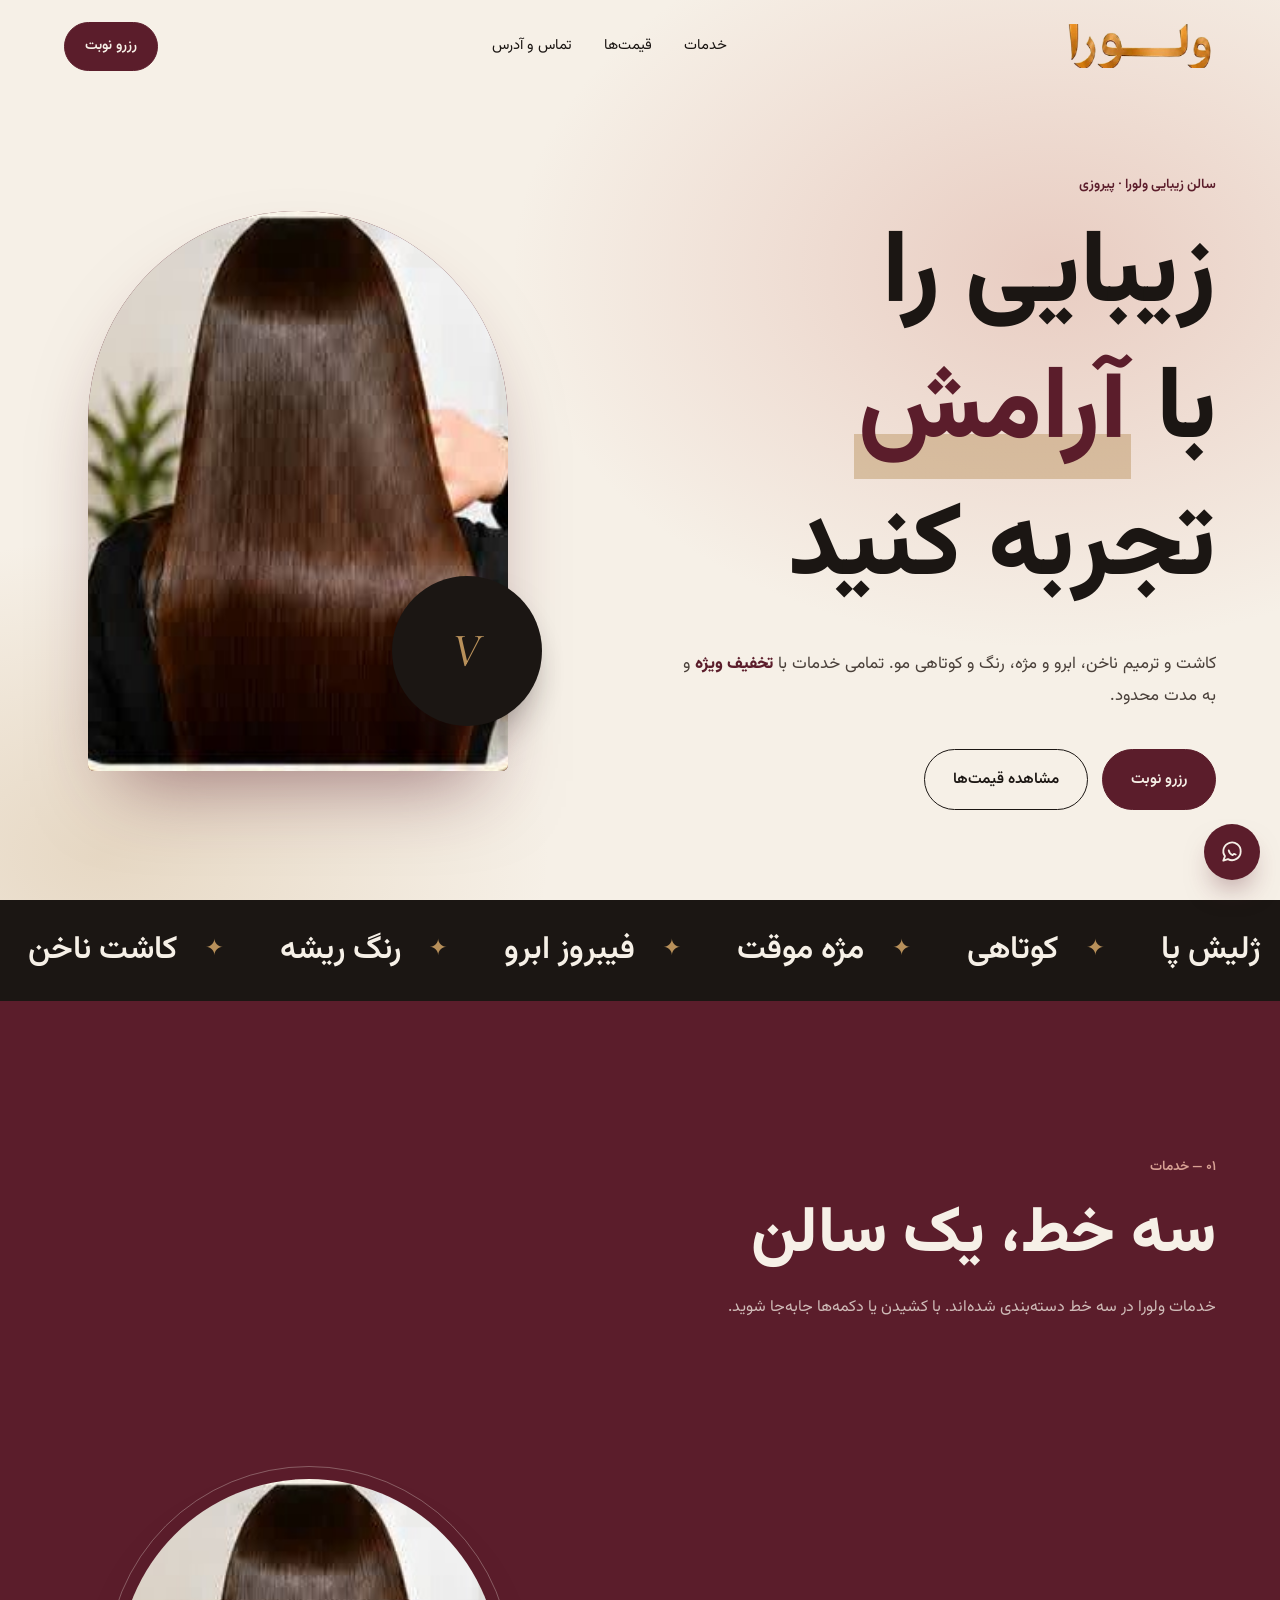
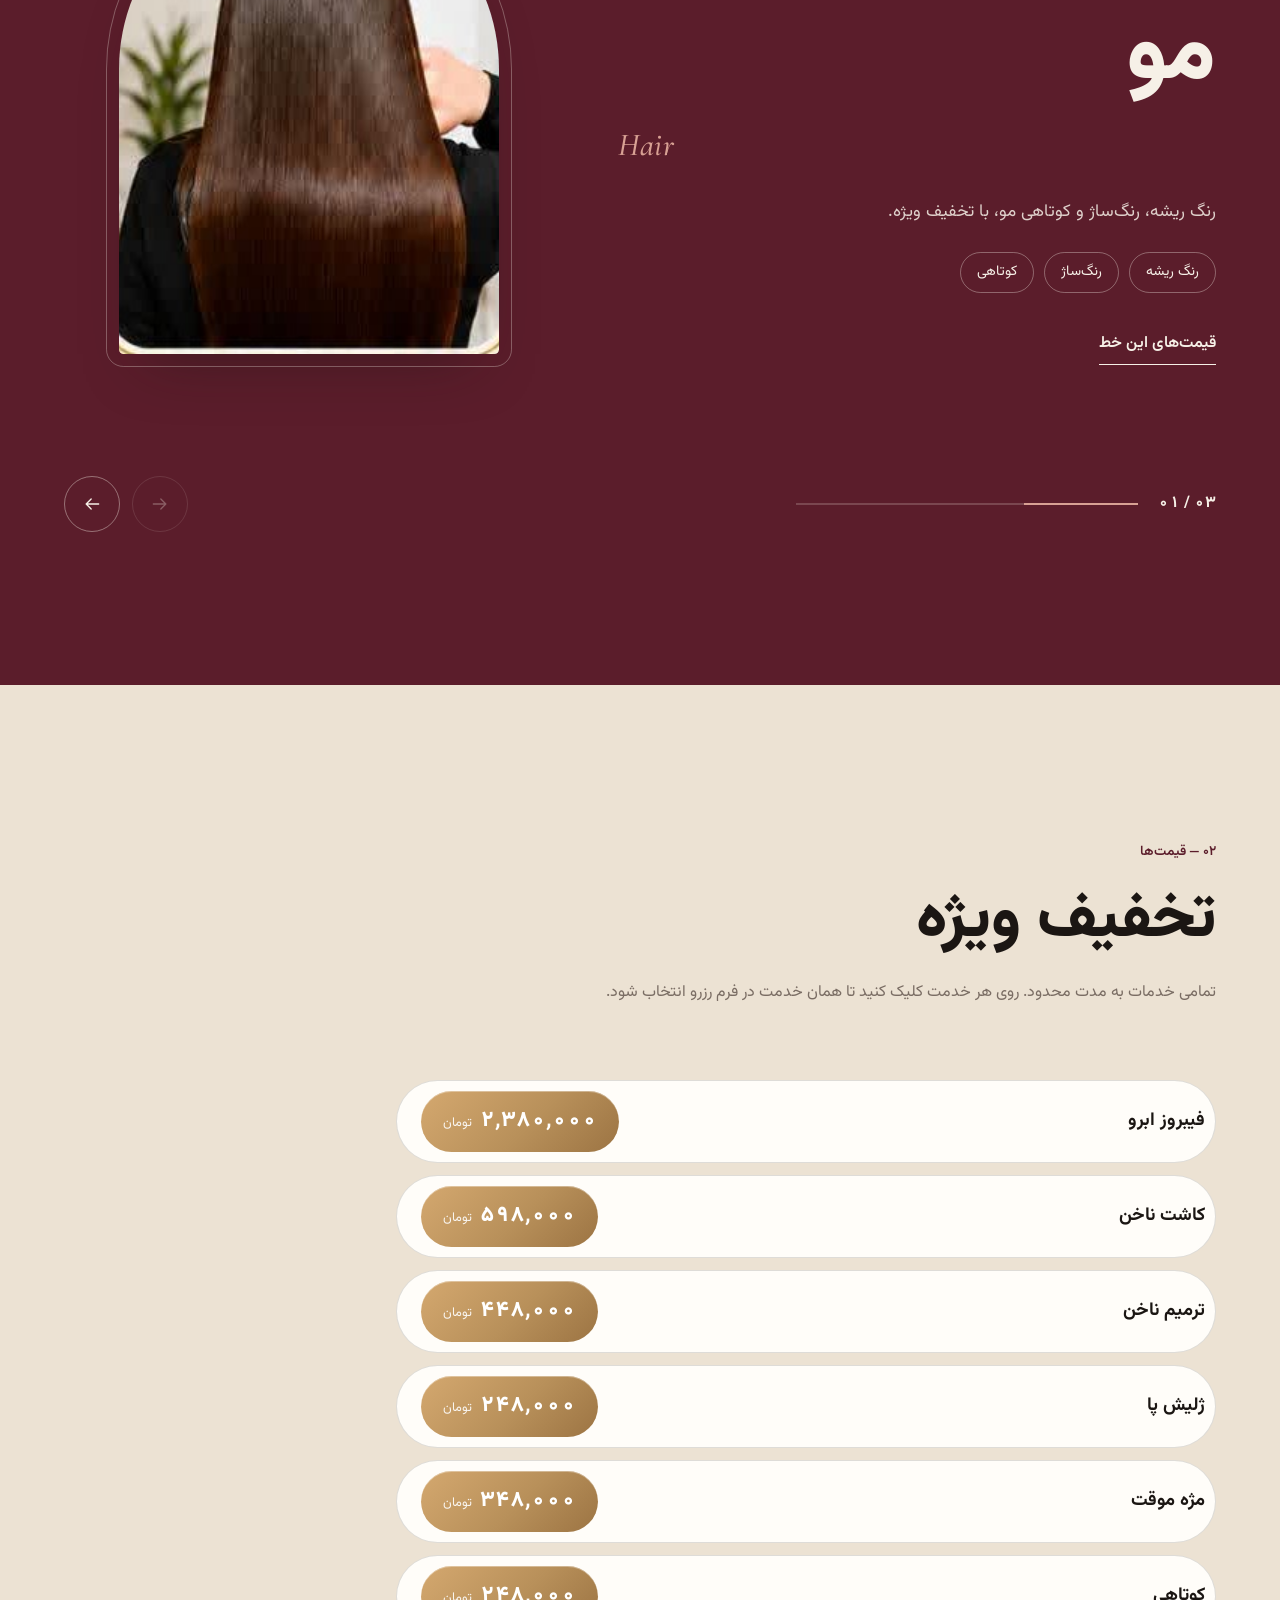
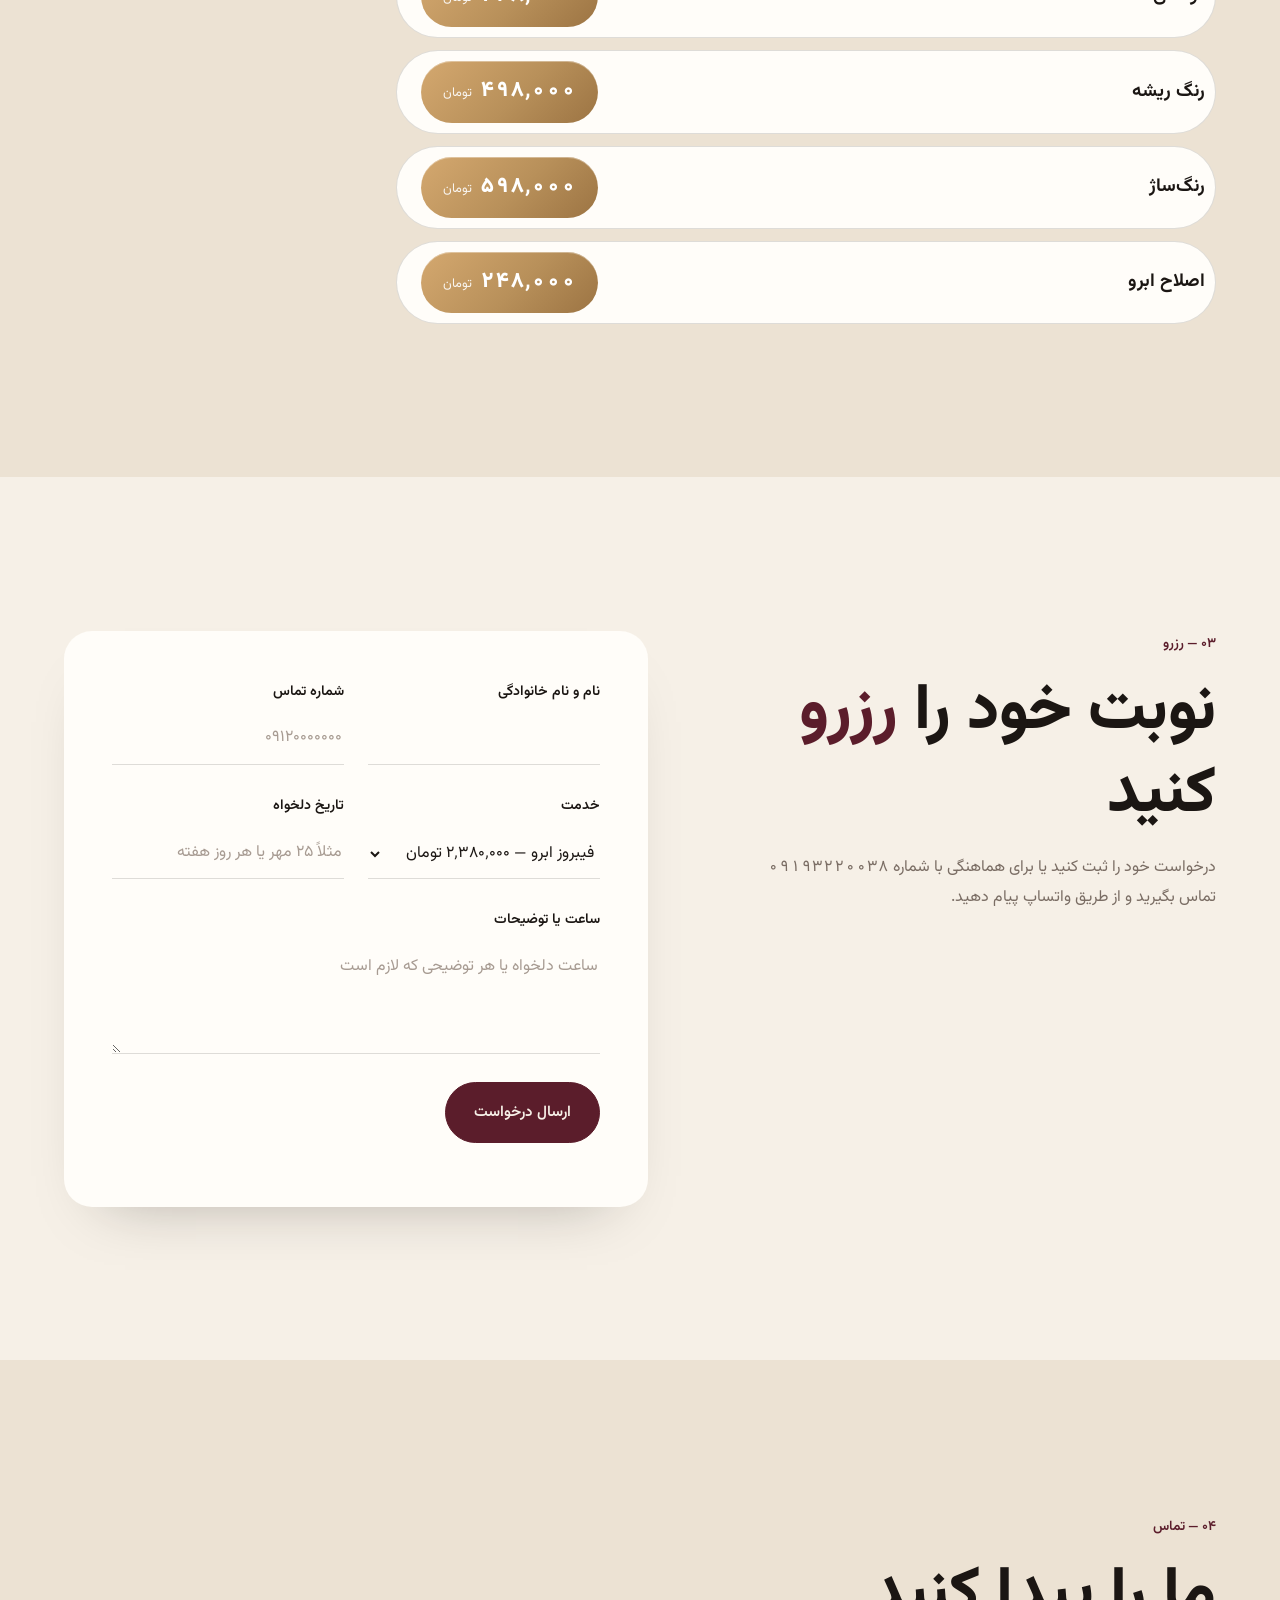
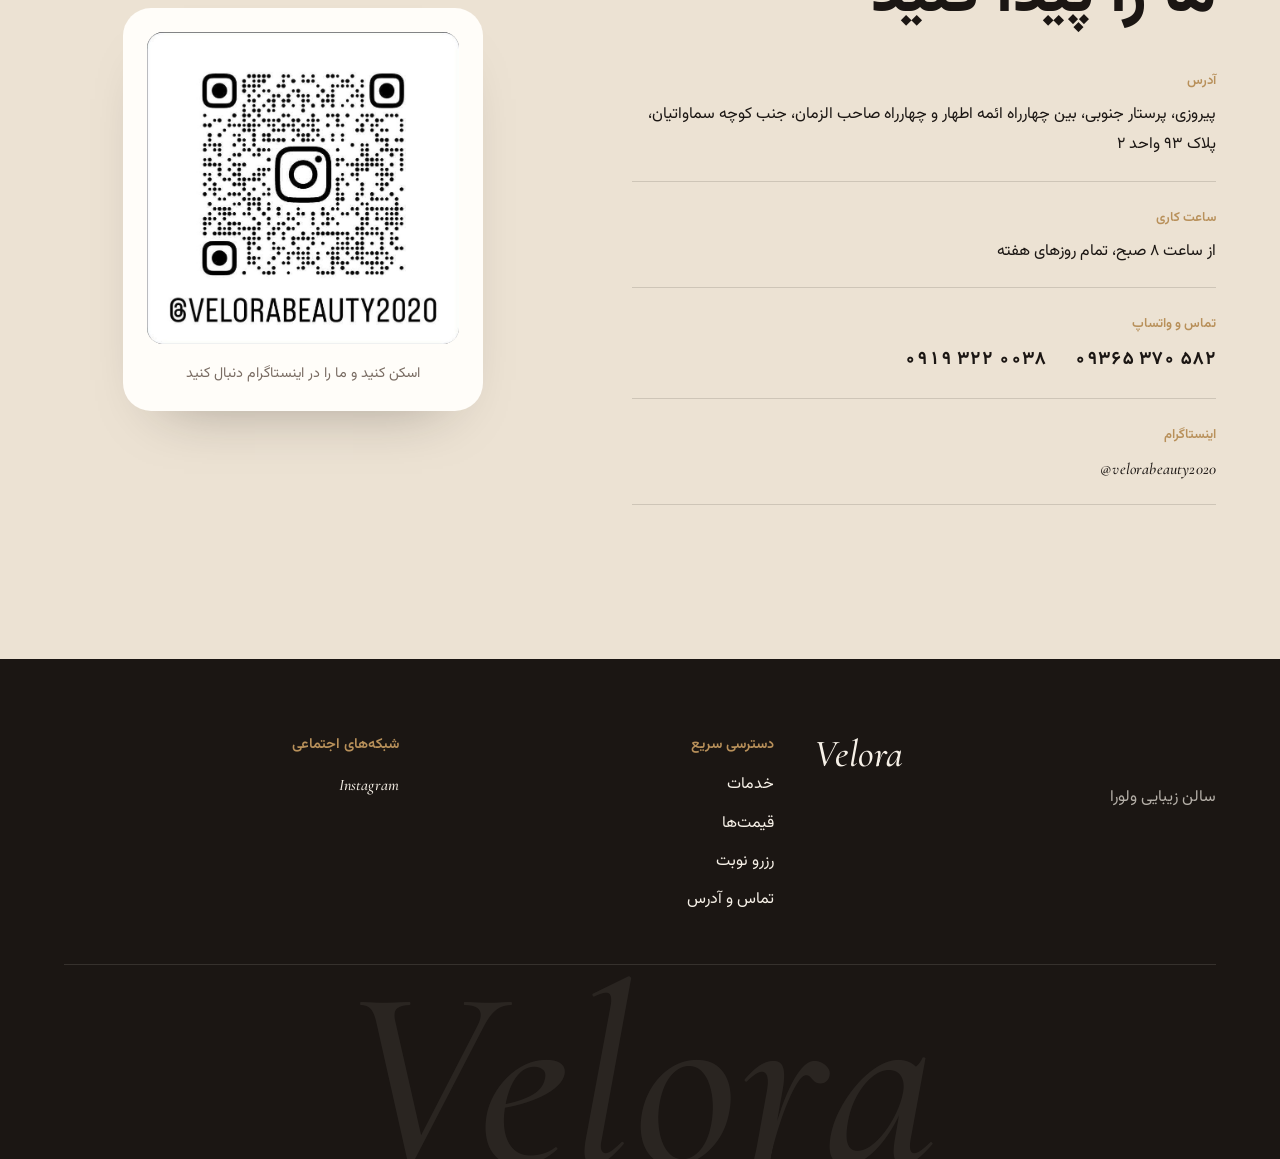
==== commit e267627b: "Add mobile action bar, floating WhatsApp button and Persian date field - Phone (<=720px): fixed bott" ====
--- a/velora-salon/velora-standalone.html
+++ b/velora-salon/velora-standalone.html
@@ -735,8 +735,7 @@
   transition: border-color 0.3s;
 }
 
-.booking-form input[type="tel"],
-.booking-form input[type="date"] {
+.booking-form input[type="tel"] {
   direction: ltr;
   text-align: right;
 }
@@ -1021,6 +1020,10 @@
     padding-block: 16px;
   }
 
+  body {
+    padding-bottom: 88px;
+  }
+
   .logo img {
     height: 36px;
   }
@@ -1051,6 +1054,75 @@
 
   .lines-buttons {
     margin-inline-start: auto;
+  }
+}
+
+/* ---------- Floating WhatsApp (desktop) and mobile action bar ---------- */
+.wa-float {
+  position: fixed;
+  inset-inline-start: 20px;
+  bottom: 20px;
+  z-index: 60;
+  display: grid;
+  place-items: center;
+  width: 56px;
+  height: 56px;
+  border-radius: 50%;
+  background: var(--oxblood);
+  color: var(--cream);
+  box-shadow: 0 16px 30px -12px rgba(91, 29, 43, 0.6);
+  transition: transform 0.4s var(--ease), background-color 0.4s;
+}
+
+.wa-float:hover {
+  transform: translateY(-3px) scale(1.05);
+  background: var(--ink);
+}
+
+.wa-float svg {
+  width: 26px;
+  height: 26px;
+}
+
+.mobile-bar {
+  display: none;
+  position: fixed;
+  inset-inline: 12px;
+  bottom: 12px;
+  z-index: 60;
+  grid-template-columns: repeat(3, 1fr);
+  gap: 8px;
+  padding: 8px;
+  border-radius: 999px;
+  background: rgba(255, 253, 249, 0.94);
+  -webkit-backdrop-filter: blur(12px);
+  backdrop-filter: blur(12px);
+  box-shadow: 0 18px 40px -16px rgba(27, 22, 19, 0.45);
+}
+
+.mb-btn {
+  display: grid;
+  place-items: center;
+  padding: 12px 6px;
+  border-radius: 999px;
+  font-size: 0.92rem;
+  font-weight: 700;
+  color: var(--ink);
+}
+
+.mb-btn.mb-primary {
+  background: var(--oxblood);
+  color: var(--cream);
+}
+
+/* Declared after the base rules above so the phone layout wins */
+@media (max-width: 720px) {
+  .wa-float {
+    display: none;
+  }
+
+  .mobile-bar {
+    display: grid;
   }
 }
 
@@ -1258,7 +1330,7 @@
         </label>
         <label>
           تاریخ دلخواه
-          <input name="date" type="date">
+          <input name="date" type="text" inputmode="text" placeholder="مثلاً ۲۵ مهر یا هر روز هفته">
         </label>
         <label class="full">
           ساعت یا توضیحات
@@ -1336,6 +1408,16 @@
     <p class="footer-mark latin" aria-hidden="true">Velora</p>
   </footer>
 
+  <a class="wa-float" href="https://wa.me/989193220038" target="_blank" rel="noopener" aria-label="پیام در واتساپ">
+    <svg viewBox="0 0 24 24" fill="none" stroke="currentColor" stroke-width="1.7" stroke-linecap="round" stroke-linejoin="round" aria-hidden="true"><path d="M20 11.5a8 8 0 0 1-11.7 7.1L4 20l1.5-4.2A8 8 0 1 1 20 11.5z"/><path d="M9 10.5c.3 1.9 1.7 3.6 3.6 4.4l1.2-1.2 1.6.6"/></svg>
+  </a>
+
+  <nav class="mobile-bar" aria-label="اقدام سریع">
+    <a href="#booking" class="mb-btn mb-primary">رزرو نوبت</a>
+    <a href="https://wa.me/989193220038" target="_blank" rel="noopener" class="mb-btn">واتساپ</a>
+    <a href="tel:+989193220038" class="mb-btn">تماس</a>
+  </nav>
+
   <script>
 /* Velora — interactions */
 (() => {
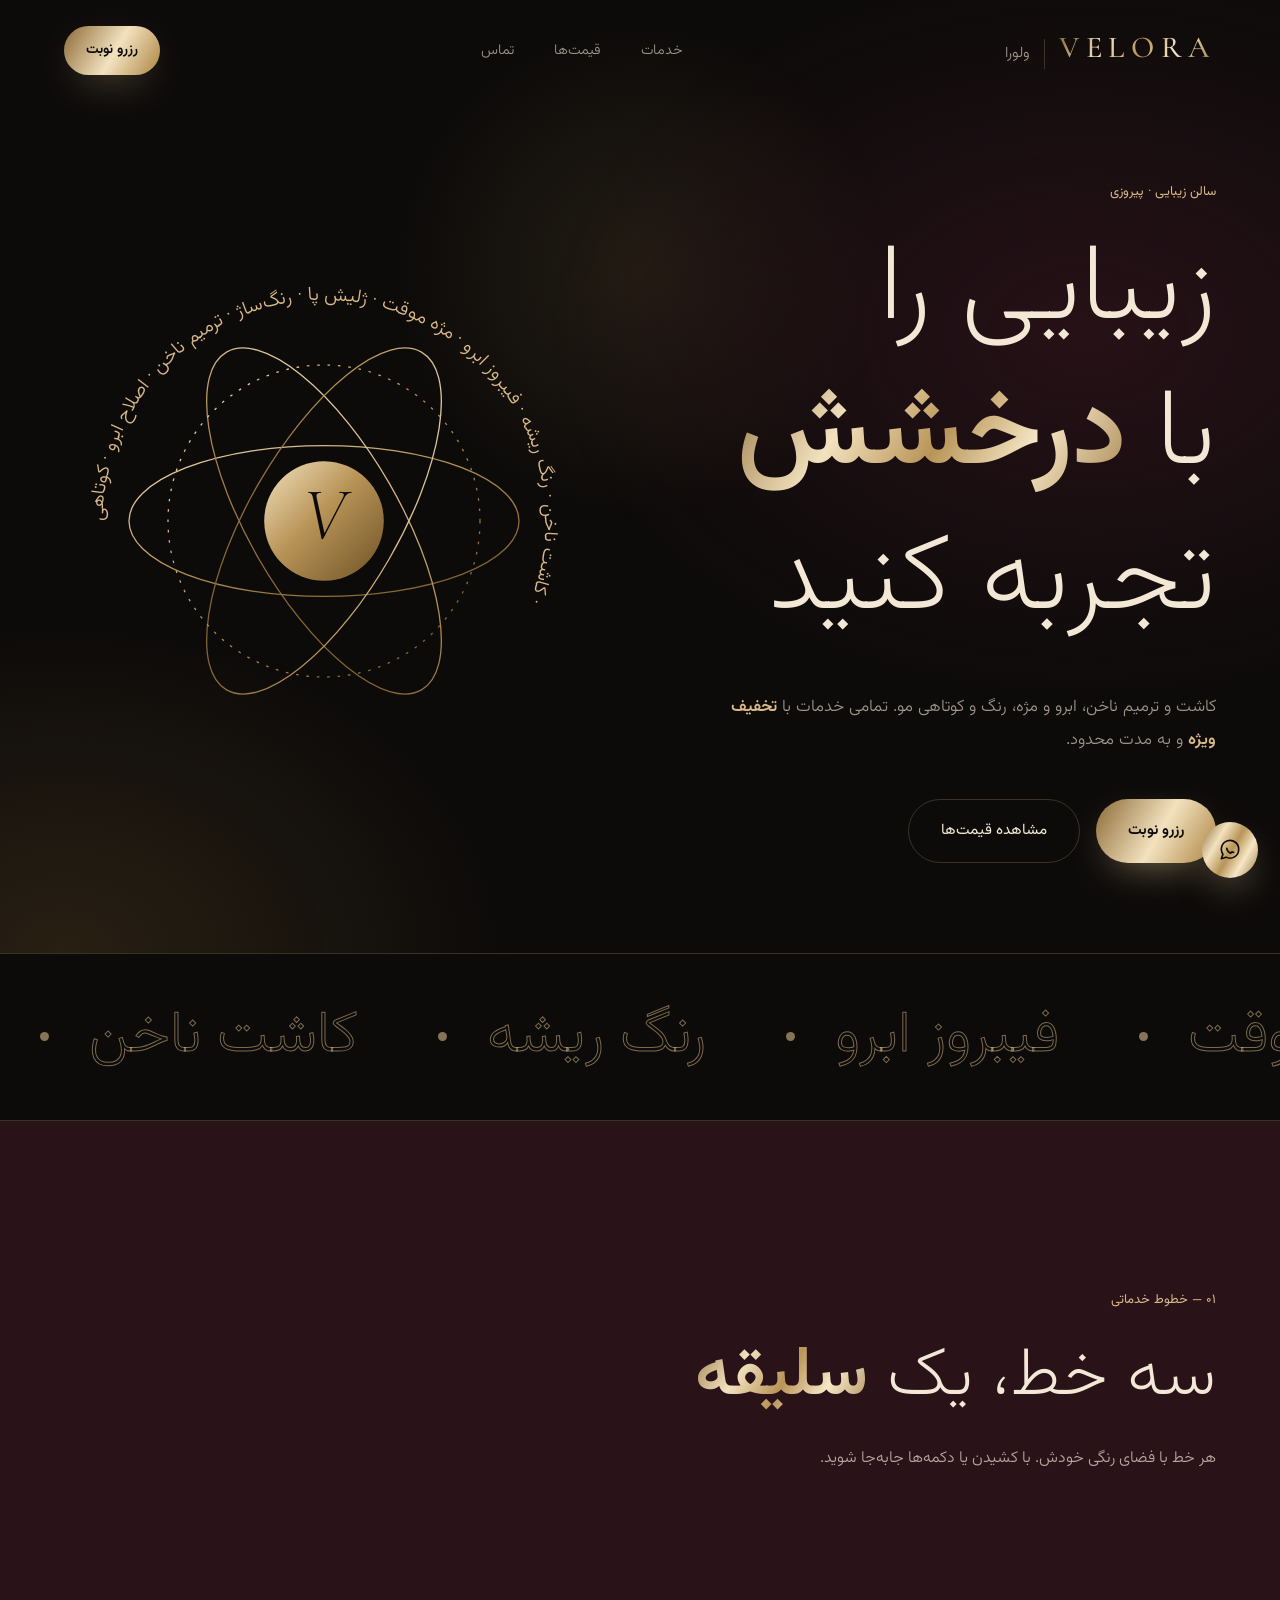
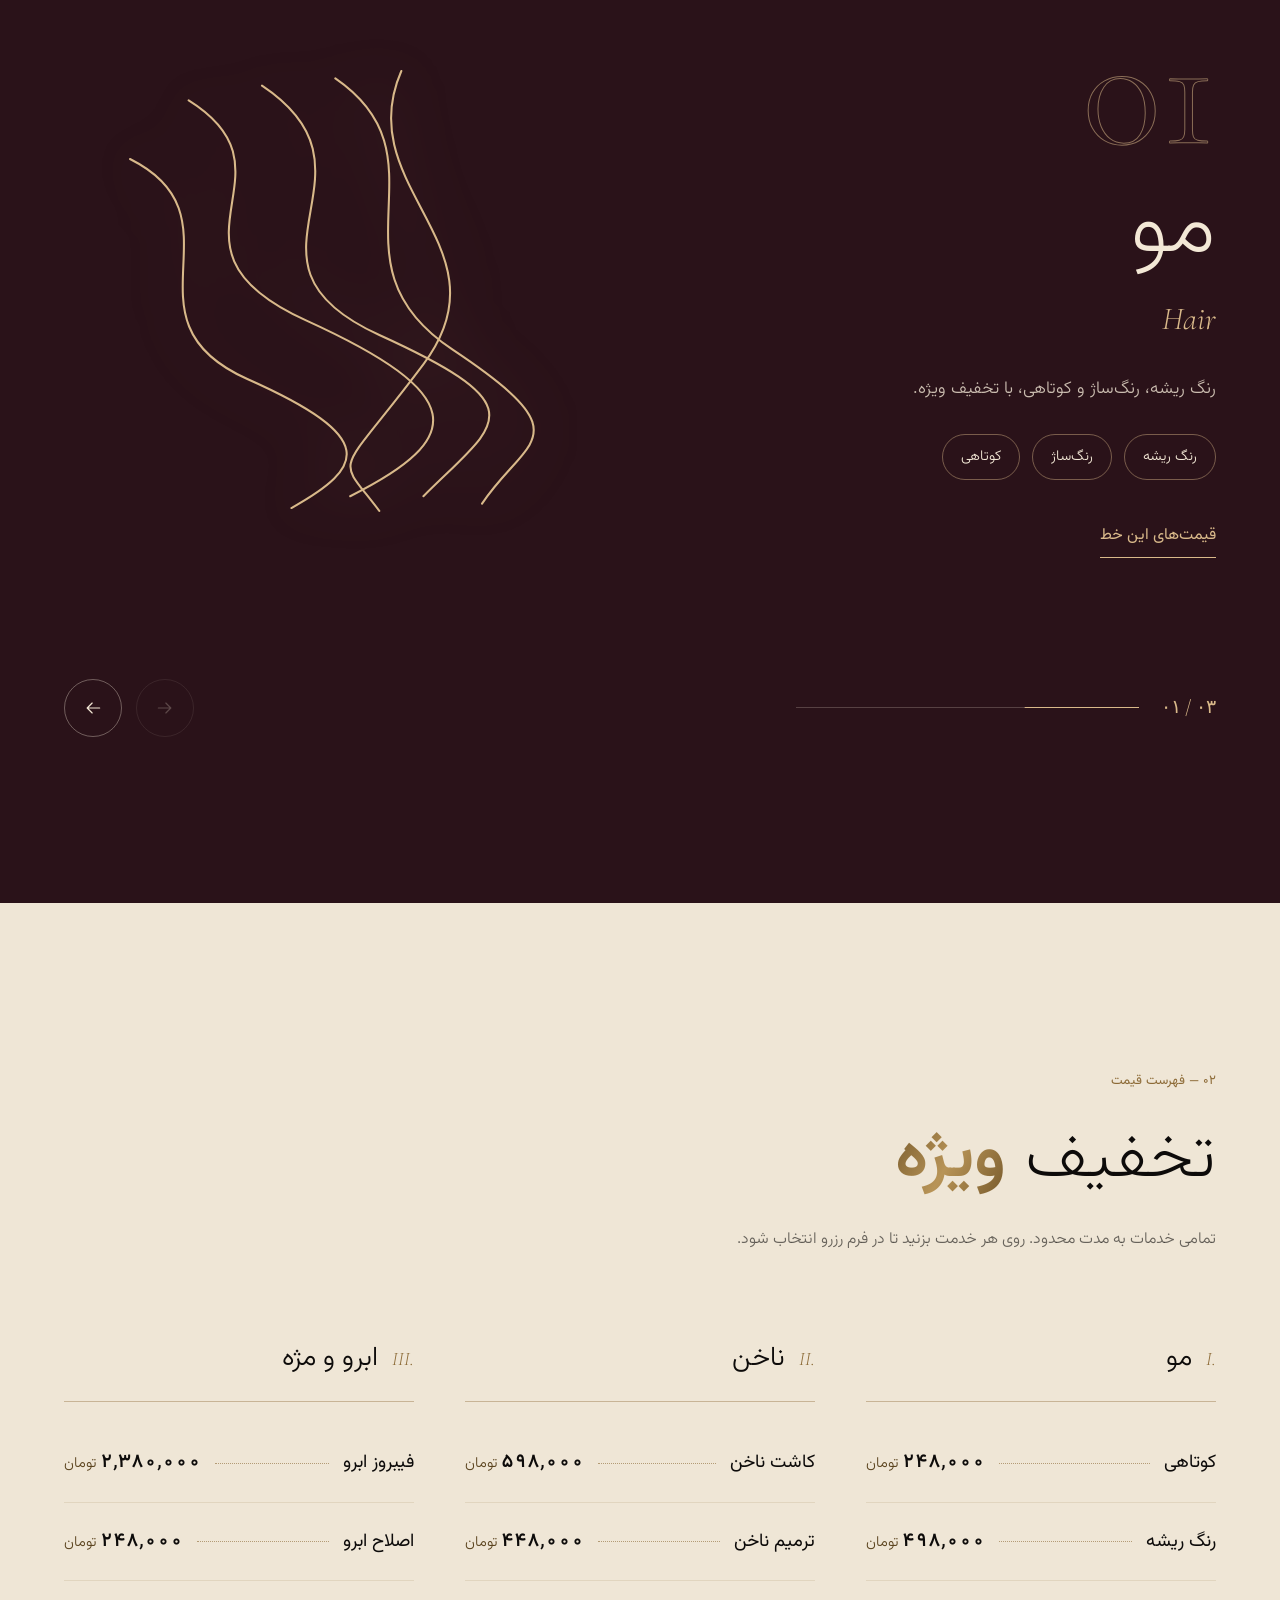
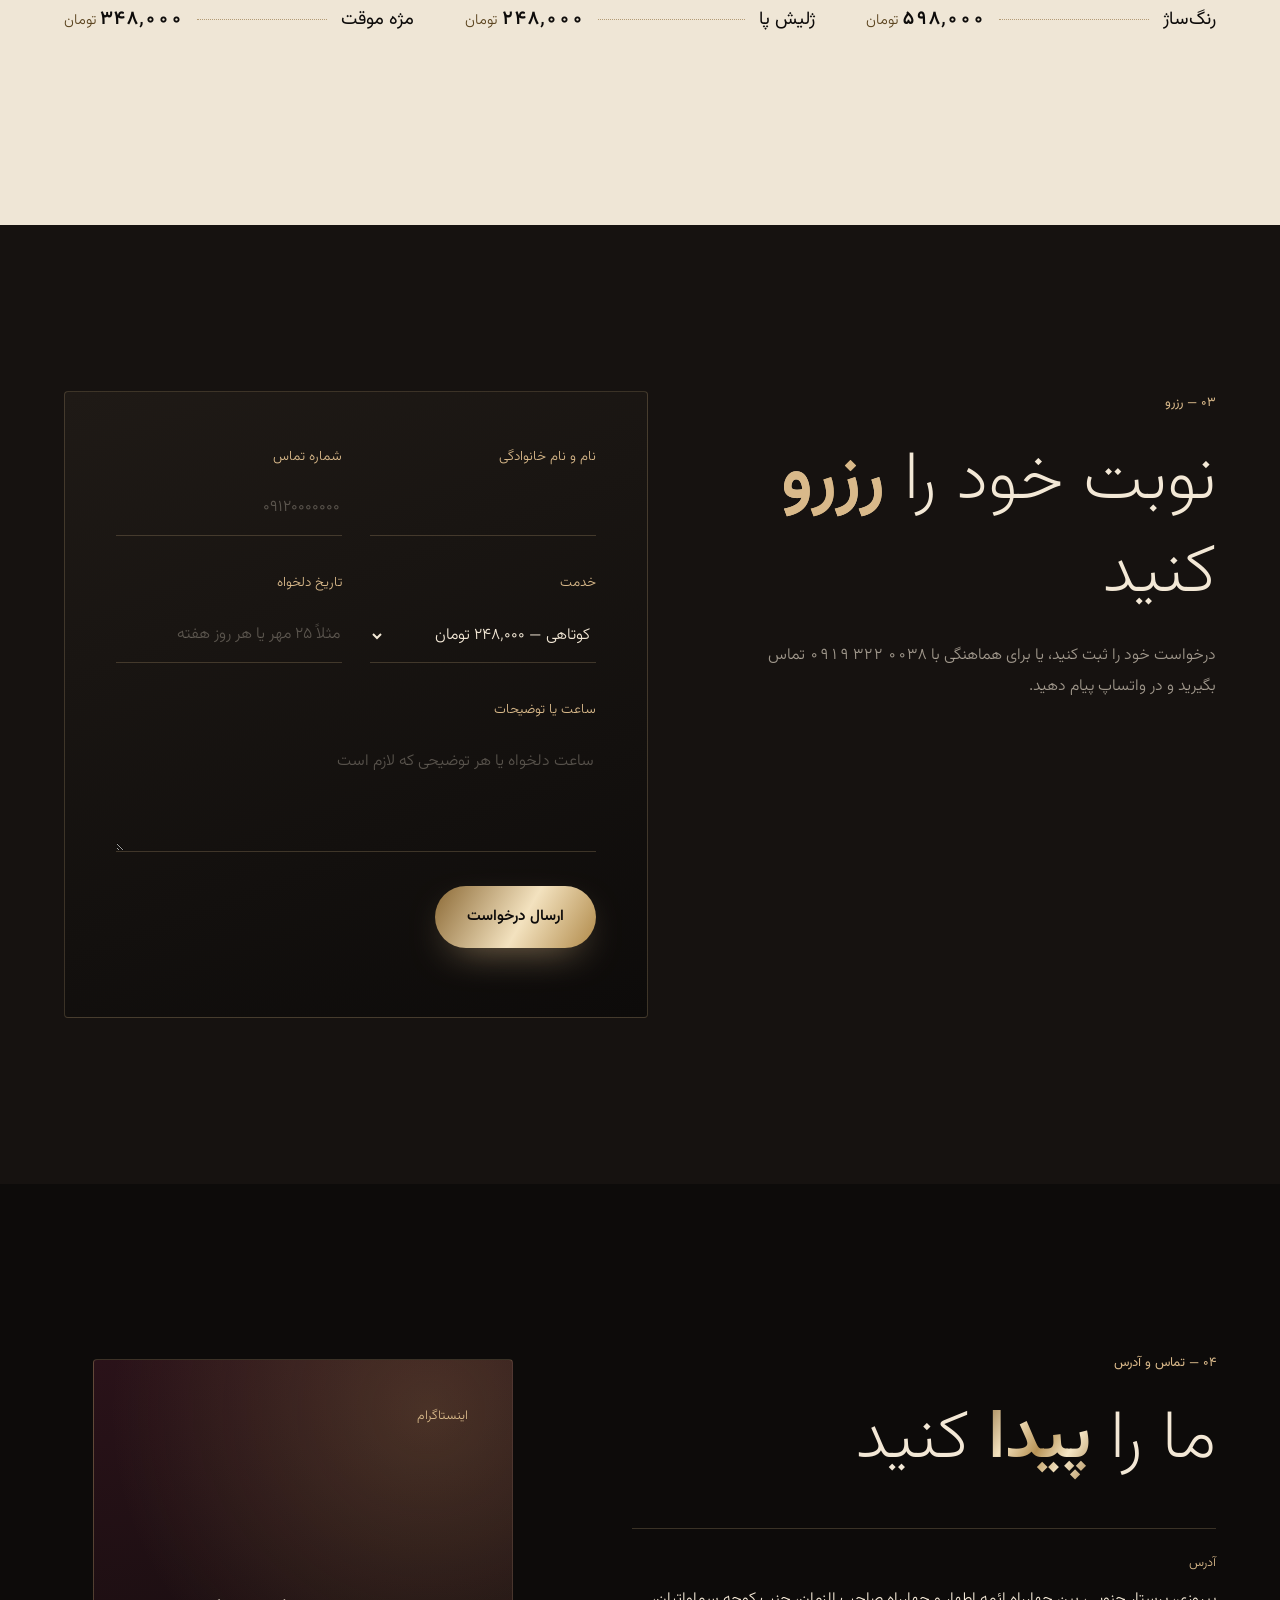
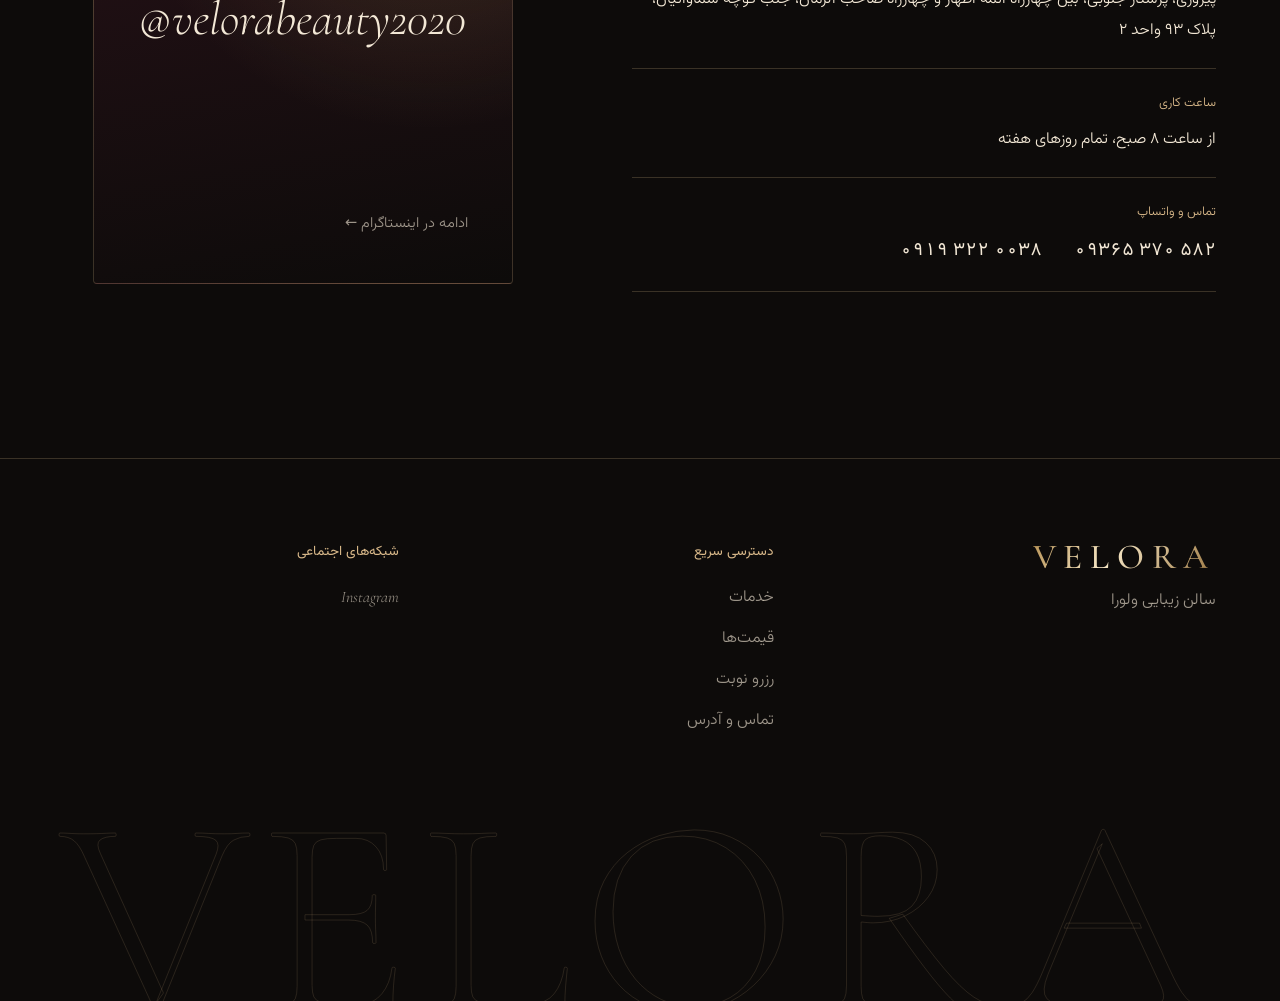
==== commit 9f89edd8: "Redesign salon site in a luxury direction without flyer imagery - Removed all images and crops taken" ====
--- a/velora-salon/velora-standalone.html
+++ b/velora-salon/velora-standalone.html
@@ -5,18 +5,1211 @@
   <meta name="viewport" content="width=device-width, initial-scale=1">
   <title>ولورا | سالن زیبایی</title>
   <meta name="description" content="سالن زیبایی ولورا؛ کاشت و ترمیم ناخن، ابرو و مژه، رنگ و کوتاهی مو. تخفیف ویژه و به مدت محدود.">
-  <meta name="theme-color" content="#f6f0e7">
+  <meta name="theme-color" content="#0d0b0a">
   <meta name="robots" content="index, follow">
   <link rel="canonical" href="https://YOUR-DOMAIN.example/">
+
   <meta property="og:type" content="website">
   <meta property="og:locale" content="fa_IR">
   <meta property="og:site_name" content="ولورا">
   <meta property="og:title" content="ولورا | سالن زیبایی">
   <meta property="og:description" content="کاشت و ترمیم ناخن، ابرو و مژه، رنگ و کوتاهی مو. تخفیف ویژه و به مدت محدود.">
   <meta property="og:url" content="https://YOUR-DOMAIN.example/">
-  <meta property="og:image" content="https://YOUR-DOMAIN.example/[data-uri]">
   <meta name="twitter:card" content="summary_large_image">
-  <link rel="icon" href="data:image/svg+xml,%3Csvg xmlns='http://www.w3.org/2000/svg' viewBox='0 0 64 64'%3E%3Crect width='64' height='64' rx='16' fill='%235b1d2b'/%3E%3Ctext x='32' y='44' font-family='Georgia,serif' font-size='36' font-style='italic' fill='%23b8905a' text-anchor='middle'%3EV%3C/text%3E%3C/svg%3E">
+
+  <link rel="icon" href="data:image/svg+xml,%3Csvg xmlns='http://www.w3.org/2000/svg' viewBox='0 0 64 64'%3E%3Crect width='64' height='64' rx='16' fill='%230d0b0a'/%3E%3Cpath d='M18 18l14 28 14-28' fill='none' stroke='%23d9b98a' stroke-width='3.2' stroke-linejoin='round'/%3E%3C/svg%3E">
+
+  <link rel="preconnect" href="https://fonts.googleapis.com">
+  <link rel="preconnect" href="https://fonts.gstatic.com" crossorigin>
+  <link href="https://fonts.googleapis.com/css2?family=Cormorant+Garamond:ital,wght@0,300;0,500;1,300;1,500&display=swap" rel="stylesheet">
+  <link href="https://fonts.googleapis.com/css2?family=Vazirmatn:wght@200;300;400;600;800&display=swap" rel="stylesheet">
+  <style>
+/* ==========================================================================
+   Velora — سالن زیبایی ولورا · طراحی لوکس (بدون تصویر، با گرافیک خطی)
+   ========================================================================== */
+
+:root {
+  --noir: #0d0b0a;
+  --noir-2: #161210;
+  --noir-3: #1f1a16;
+  --ivory: #f3e8d6;
+  --ivory-2: #efe6d6;
+  --plum: #2a1219;
+  --champagne: #d9b98a;
+  --gold: #b89457;
+  --gold-deep: #8c6a36;
+  --muted: rgba(243, 232, 214, 0.62);
+  --hair: rgba(217, 185, 138, 0.22);
+
+  --gutter: clamp(16px, 5vw, 88px);
+  --ease: cubic-bezier(0.2, 0.7, 0.1, 1);
+  --display: "Cormorant Garamond", Georgia, serif;
+  --body: "Vazirmatn", Tahoma, system-ui, sans-serif;
+  --gold-grad: linear-gradient(120deg, #8c6a36 0%, #f3e2bf 30%, #b89457 52%, #f6e7c6 72%, #9b7740 100%);
+}
+
+*,
+*::before,
+*::after {
+  box-sizing: border-box;
+}
+
+html {
+  scroll-behavior: smooth;
+  -webkit-text-size-adjust: 100%;
+}
+
+body {
+  margin: 0;
+  background: var(--noir);
+  color: var(--ivory);
+  font-family: var(--body);
+  font-weight: 300;
+  line-height: 1.95;
+  overflow-x: hidden;
+  -webkit-font-smoothing: antialiased;
+}
+
+svg {
+  display: block;
+  max-width: 100%;
+}
+
+a {
+  color: inherit;
+  text-decoration: none;
+}
+
+button,
+input,
+select,
+textarea {
+  font: inherit;
+  color: inherit;
+}
+
+button {
+  cursor: pointer;
+  background: none;
+  border: 0;
+  padding: 0;
+}
+
+:focus-visible {
+  outline: 1px solid var(--champagne);
+  outline-offset: 5px;
+}
+
+/* Latin type uses the display serif. Persian text is never letter-spaced. */
+.latin {
+  font-family: var(--display);
+  font-style: italic;
+  font-weight: 300;
+  direction: ltr;
+  unicode-bidi: isolate;
+}
+
+.latin-num {
+  direction: ltr;
+  unicode-bidi: isolate;
+  font-variant-numeric: tabular-nums;
+}
+
+.eyebrow {
+  margin: 0 0 18px;
+  font-size: 0.82rem;
+  font-weight: 400;
+  color: var(--champagne);
+}
+
+.section {
+  padding: clamp(96px, 13vw, 180px) var(--gutter);
+}
+
+.section-head {
+  max-width: 720px;
+  margin-bottom: clamp(44px, 6vw, 80px);
+}
+
+.section-head p:not(.eyebrow) {
+  margin: 0;
+  color: var(--muted);
+}
+
+.section-title {
+  margin: 0 0 18px;
+  font-size: clamp(2.4rem, 5.4vw, 4.4rem);
+  line-height: 1.35;
+  font-weight: 200;
+}
+
+.section-title em,
+.hero-title em {
+  font-style: normal;
+  font-weight: 600;
+  background: var(--gold-grad);
+  -webkit-background-clip: text;
+  background-clip: text;
+  color: transparent;
+}
+
+/* ---------- Buttons ---------- */
+.btn {
+  display: inline-flex;
+  align-items: center;
+  gap: 10px;
+  padding: 16px 32px;
+  border-radius: 999px;
+  font-size: 0.95rem;
+  font-weight: 400;
+  transition: background 0.5s var(--ease), color 0.5s var(--ease),
+    border-color 0.5s var(--ease), transform 0.5s var(--ease), box-shadow 0.5s var(--ease);
+}
+
+.btn:hover {
+  transform: translateY(-2px);
+}
+
+.btn-gold {
+  background: var(--gold-grad);
+  background-size: 200% 100%;
+  color: var(--noir);
+  font-weight: 600;
+  box-shadow: 0 14px 40px -18px rgba(217, 185, 138, 0.8);
+}
+
+.btn-gold:hover {
+  background-position: 100% 0;
+  box-shadow: 0 18px 50px -16px rgba(217, 185, 138, 0.9);
+}
+
+.btn-line {
+  border: 1px solid var(--hair);
+  color: var(--ivory);
+  background: transparent;
+}
+
+.btn-line:hover {
+  border-color: var(--champagne);
+  color: var(--champagne);
+}
+
+.btn-sm {
+  padding: 11px 22px;
+  font-size: 0.88rem;
+}
+
+/* ---------- Ambient glow that follows the pointer ---------- */
+.glow {
+  position: fixed;
+  inset: 0;
+  z-index: 0;
+  pointer-events: none;
+  background: radial-gradient(420px circle at var(--gx, 50%) var(--gy, 30%), rgba(184, 148, 87, 0.13), transparent 60%);
+}
+
+main,
+.site-header,
+.site-footer {
+  position: relative;
+  z-index: 1;
+}
+
+/* ---------- Header ---------- */
+.site-header {
+  position: fixed;
+  inset: 0 0 auto;
+  z-index: 50;
+  display: flex;
+  align-items: center;
+  justify-content: space-between;
+  gap: 24px;
+  padding: 26px var(--gutter);
+  transition: background-color 0.6s, backdrop-filter 0.6s, padding 0.6s, border-color 0.6s;
+  border-bottom: 1px solid transparent;
+}
+
+.site-header.is-scrolled {
+  padding-block: 16px;
+  background: rgba(13, 11, 10, 0.82);
+  -webkit-backdrop-filter: blur(16px);
+  backdrop-filter: blur(16px);
+  border-color: var(--hair);
+}
+
+.brand {
+  display: flex;
+  align-items: baseline;
+  gap: 14px;
+}
+
+.brand-en {
+  font-family: var(--display);
+  font-size: 1.9rem;
+  font-weight: 500;
+  letter-spacing: 0.22em;
+  text-transform: uppercase;
+  background: var(--gold-grad);
+  -webkit-background-clip: text;
+  background-clip: text;
+  color: transparent;
+  line-height: 1;
+}
+
+.brand-fa {
+  padding-inline-start: 14px;
+  border-inline-start: 1px solid var(--hair);
+  font-size: 0.95rem;
+  font-weight: 300;
+  color: var(--muted);
+}
+
+.nav {
+  display: flex;
+  gap: 40px;
+  font-size: 0.9rem;
+  font-weight: 300;
+}
+
+.nav a {
+  position: relative;
+  padding-block: 4px;
+  color: var(--muted);
+  transition: color 0.4s;
+}
+
+.nav a::after {
+  content: "";
+  position: absolute;
+  inset-inline: 0;
+  bottom: -3px;
+  height: 1px;
+  background: var(--champagne);
+  transform: scaleX(0);
+  transform-origin: right;
+  transition: transform 0.6s var(--ease);
+}
+
+.nav a:hover {
+  color: var(--ivory);
+}
+
+.nav a:hover::after {
+  transform: scaleX(1);
+}
+
+/* ---------- Hero ---------- */
+.hero {
+  position: relative;
+  min-height: 100svh;
+  display: grid;
+  grid-template-columns: 1.1fr 0.9fr;
+  align-items: center;
+  gap: clamp(32px, 5vw, 80px);
+  padding: clamp(140px, 20vh, 190px) var(--gutter) 90px;
+  overflow: hidden;
+}
+
+.hero::before {
+  content: "";
+  position: absolute;
+  inset: 0;
+  z-index: -1;
+  background:
+    radial-gradient(60% 55% at 85% 35%, rgba(42, 18, 25, 0.9), transparent 70%),
+    radial-gradient(50% 50% at 5% 100%, rgba(140, 106, 54, 0.22), transparent 70%);
+}
+
+.hero-title {
+  margin: 0 0 32px;
+  font-size: clamp(3.4rem, 8.6vw, 8rem);
+  line-height: 1.22;
+  font-weight: 200;
+}
+
+.hero-title .line {
+  display: block;
+  overflow: hidden;
+  padding-bottom: 0.1em;
+}
+
+.word {
+  display: inline-block;
+  transform: translateY(110%);
+  animation: rise 1.2s var(--ease) forwards;
+  animation-delay: calc(var(--d) * 120ms + 200ms);
+}
+
+.hero-sub {
+  max-width: 500px;
+  margin: 0 0 42px;
+  font-size: 1.05rem;
+  color: var(--muted);
+}
+
+.hero-sub strong {
+  font-weight: 600;
+  color: var(--champagne);
+}
+
+.hero-actions {
+  display: flex;
+  flex-wrap: wrap;
+  gap: 16px;
+}
+
+/* ---------- Hero visual: orbit of gold rings + rotating service ring ---------- */
+.hero-visual {
+  justify-self: center;
+  width: min(520px, 90vw);
+  aspect-ratio: 1;
+  transform: translate(calc(var(--mx, 0) * -18px), calc(var(--my, 0) * -18px));
+  transition: transform 0.8s var(--ease);
+}
+
+.orbit {
+  width: 100%;
+  height: 100%;
+  overflow: visible;
+}
+
+.orbit-rings {
+  transform-origin: 200px 200px;
+  animation: spin 60s linear infinite;
+}
+
+.orbit-rings ellipse {
+  transform-box: view-box;
+}
+
+.ring-text {
+  direction: ltr;
+  font-family: var(--body);
+  font-size: 15px;
+  font-weight: 300;
+  fill: var(--champagne);
+  transform-origin: 200px 200px;
+  animation: spin 40s linear infinite reverse;
+}
+
+.core-v {
+  font-family: var(--display);
+  font-style: italic;
+  font-size: 58px;
+  fill: var(--noir);
+}
+
+/* ---------- Marquee (outlined type, two rows in opposite directions) ---------- */
+.marquee {
+  position: relative;
+  overflow: hidden;
+  direction: ltr;
+  padding: 26px 0;
+  border-block: 1px solid var(--hair);
+  white-space: nowrap;
+}
+
+.marquee-row {
+  display: inline-flex;
+  animation: marquee 46s linear infinite;
+}
+
+.marquee-row span {
+  display: inline-flex;
+  align-items: center;
+  gap: 40px;
+  padding-inline: 40px;
+  font-size: clamp(2.2rem, 4.6vw, 3.8rem);
+  font-weight: 200;
+  color: transparent;
+  -webkit-text-stroke: 1px rgba(217, 185, 138, 0.55);
+  direction: rtl;
+}
+
+.marquee-row span::after {
+  content: "";
+  width: 9px;
+  height: 9px;
+  border-radius: 50%;
+  background: var(--champagne);
+  opacity: 0.6;
+}
+
+/* ---------- Lines slider (background shifts per slide) ---------- */
+.lines {
+  --accent-text: var(--accent, var(--champagne));
+  background-color: var(--bg, var(--plum));
+  color: var(--fg, var(--ivory));
+  transition: background-color 1s var(--ease), color 1s var(--ease);
+}
+
+.lines .section-head p:not(.eyebrow) {
+  color: inherit;
+  opacity: 0.7;
+}
+
+.lines .eyebrow {
+  color: var(--accent-text);
+}
+
+.lines-viewport {
+  position: relative;
+  overflow: hidden;
+  touch-action: pan-y;
+  cursor: grab;
+}
+
+.lines-viewport:active {
+  cursor: grabbing;
+}
+
+.lines-track {
+  display: flex;
+  transition: transform 1s var(--ease);
+  will-change: transform;
+}
+
+.lines-track.is-dragging {
+  transition: none;
+}
+
+.line-slide {
+  flex: 0 0 100%;
+  min-width: 0;
+  min-height: min(680px, 82svh);
+  display: grid;
+  grid-template-columns: 1.1fr 0.9fr;
+  align-items: center;
+  gap: clamp(32px, 6vw, 96px);
+  padding-block: 32px;
+  user-select: none;
+}
+
+.line-num {
+  display: block;
+  text-align: right;
+  font-family: var(--display);
+  font-size: clamp(5.5rem, 13vw, 11rem);
+  font-weight: 300;
+  line-height: 0.8;
+  direction: ltr;
+  color: transparent;
+  -webkit-text-stroke: 1px var(--accent-text);
+  opacity: 0.55;
+}
+
+.line-name {
+  margin: 14px 0 0;
+  font-size: clamp(3rem, 7vw, 6.4rem);
+  font-weight: 200;
+  line-height: 1.3;
+}
+
+.line-latin {
+  margin: 0 0 22px;
+  font-family: var(--display);
+  font-style: italic;
+  font-size: clamp(1.4rem, 2.6vw, 2rem);
+  color: var(--accent-text);
+}
+
+.line-desc {
+  max-width: 460px;
+  margin: 0 0 28px;
+  font-size: 1.08rem;
+  opacity: 0.8;
+}
+
+.tags {
+  display: flex;
+  flex-wrap: wrap;
+  gap: 12px;
+  list-style: none;
+  padding: 0;
+  margin: 0 0 40px;
+}
+
+.tags li {
+  padding: 8px 18px;
+  border-radius: 999px;
+  font-size: 0.9rem;
+  border: 1px solid color-mix(in srgb, var(--accent-text) 45%, transparent);
+}
+
+.link-arrow {
+  display: inline-flex;
+  padding-bottom: 6px;
+  font-weight: 400;
+  border-bottom: 1px solid var(--accent-text);
+  color: var(--accent-text);
+}
+
+/* Line-art: drawn in when a slide becomes active */
+.line-art {
+  justify-self: center;
+  width: min(440px, 100%);
+  aspect-ratio: 1;
+  color: var(--accent-text);
+  filter: drop-shadow(0 0 30px color-mix(in srgb, var(--accent-text) 25%, transparent));
+}
+
+.line-art svg {
+  width: 100%;
+  height: 100%;
+  overflow: visible;
+}
+
+.line-art .draw path,
+.line-art .draw circle {
+  stroke-dasharray: 1;
+  stroke-dashoffset: 1;
+}
+
+.line-slide.is-active .draw path,
+.line-slide.is-active .draw circle {
+  animation: draw 2.4s var(--ease) forwards;
+}
+
+.line-slide.is-active .draw path:nth-child(2) {
+  animation-delay: 0.15s;
+}
+
+.line-slide.is-active .draw path:nth-child(3) {
+  animation-delay: 0.3s;
+}
+
+.line-slide.is-active .draw path:nth-child(n + 4) {
+  animation-delay: 0.45s;
+}
+
+.lines-controls {
+  display: flex;
+  flex-wrap: wrap;
+  align-items: center;
+  justify-content: space-between;
+  gap: 24px;
+  margin-top: 48px;
+}
+
+.lines-meta {
+  flex: 1;
+  max-width: 420px;
+  display: flex;
+  align-items: center;
+  gap: 22px;
+  min-width: 0;
+}
+
+.lines-count {
+  font-family: var(--display);
+  font-size: 1.2rem;
+  white-space: nowrap;
+  color: var(--accent-text);
+}
+
+.lines-progress {
+  position: relative;
+  flex: 1;
+  height: 1px;
+  background: color-mix(in srgb, currentColor 22%, transparent);
+}
+
+.lines-progress span {
+  position: absolute;
+  inset: 0;
+  background: var(--accent-text);
+  transform-origin: right;
+  transition: transform 1s var(--ease);
+}
+
+.lines-buttons {
+  display: flex;
+  gap: 14px;
+}
+
+.round {
+  width: 58px;
+  height: 58px;
+  display: grid;
+  place-items: center;
+  border-radius: 50%;
+  border: 1px solid color-mix(in srgb, currentColor 35%, transparent);
+  transition: background-color 0.5s, color 0.5s, border-color 0.5s, transform 0.5s var(--ease), opacity 0.3s;
+}
+
+.round svg {
+  width: 20px;
+  height: 20px;
+}
+
+.round:hover:not(:disabled) {
+  background: var(--accent-text);
+  border-color: var(--accent-text);
+  color: var(--bg, var(--noir));
+  transform: scale(1.06);
+}
+
+.round:disabled {
+  opacity: 0.25;
+  cursor: default;
+}
+
+/* ---------- Price ledger ---------- */
+.prices {
+  background: var(--ivory-2);
+  color: var(--noir);
+}
+
+.prices .eyebrow {
+  color: var(--gold-deep);
+}
+
+.prices .section-head p:not(.eyebrow) {
+  color: rgba(13, 11, 10, 0.6);
+}
+
+.prices .section-title em {
+  background: linear-gradient(120deg, #6e5226, #b89457 50%, #6e5226);
+  -webkit-background-clip: text;
+  background-clip: text;
+}
+
+.ledger {
+  display: grid;
+  grid-template-columns: repeat(3, 1fr);
+  gap: clamp(28px, 4vw, 56px);
+}
+
+.ledger-title {
+  margin: 0 0 22px;
+  padding-bottom: 16px;
+  font-size: 1.7rem;
+  font-weight: 300;
+  border-bottom: 1px solid rgba(140, 106, 54, 0.4);
+  display: flex;
+  align-items: baseline;
+  gap: 14px;
+}
+
+.ledger-title .latin {
+  font-size: 1.2rem;
+  color: var(--gold-deep);
+}
+
+.ledger ul {
+  list-style: none;
+  padding: 0;
+  margin: 0;
+}
+
+.ledger li + li {
+  border-top: 1px solid rgba(140, 106, 54, 0.14);
+}
+
+.ledger a {
+  display: grid;
+  grid-template-columns: auto 1fr auto;
+  align-items: baseline;
+  gap: 14px;
+  padding: 20px 0;
+  transition: padding 0.5s var(--ease), color 0.4s;
+}
+
+.ledger a:hover {
+  padding-inline-start: 10px;
+  color: var(--gold-deep);
+}
+
+.ledger .svc {
+  font-size: 1.15rem;
+  font-weight: 400;
+}
+
+.ledger .leader {
+  align-self: center;
+  border-bottom: 1px dotted rgba(140, 106, 54, 0.6);
+  min-width: 24px;
+}
+
+.ledger .price {
+  font-size: 0.92rem;
+  white-space: nowrap;
+  color: #5c4520;
+}
+
+.ledger .price b {
+  display: inline-block;
+  font-size: 1.2rem;
+  font-weight: 600;
+  font-variant-numeric: tabular-nums;
+  color: var(--noir);
+}
+
+/* ---------- Booking ---------- */
+.booking {
+  display: grid;
+  grid-template-columns: 0.9fr 1.1fr;
+  align-items: start;
+  gap: clamp(40px, 7vw, 120px);
+  background: var(--noir-2);
+}
+
+.booking-intro p:not(.eyebrow) {
+  color: var(--muted);
+}
+
+.booking-intro em {
+  font-style: normal;
+  color: var(--champagne);
+}
+
+.booking-form {
+  display: grid;
+  grid-template-columns: 1fr 1fr;
+  gap: 34px 28px;
+  padding: clamp(28px, 4vw, 56px);
+  border: 1px solid var(--hair);
+  border-radius: 4px;
+  background: linear-gradient(160deg, var(--noir-3), var(--noir));
+}
+
+.booking-form label {
+  display: grid;
+  gap: 10px;
+  font-size: 0.85rem;
+  color: var(--champagne);
+}
+
+.booking-form label.full {
+  grid-column: 1 / -1;
+}
+
+.booking-form input,
+.booking-form select,
+.booking-form textarea {
+  width: 100%;
+  padding: 12px 2px;
+  border: 0;
+  border-bottom: 1px solid var(--hair);
+  border-radius: 0;
+  background: transparent;
+  font-size: 1rem;
+  color: var(--ivory);
+  transition: border-color 0.4s;
+}
+
+.booking-form select option {
+  background: var(--noir-3);
+  color: var(--ivory);
+}
+
+.booking-form input[type="tel"] {
+  direction: ltr;
+  text-align: right;
+}
+
+.booking-form input:focus,
+.booking-form select:focus,
+.booking-form textarea:focus {
+  outline: none;
+  border-color: var(--champagne);
+}
+
+.booking-form input::placeholder,
+.booking-form textarea::placeholder {
+  color: rgba(243, 232, 214, 0.3);
+}
+
+.booking-form textarea {
+  resize: vertical;
+}
+
+.form-foot {
+  display: flex;
+  flex-wrap: wrap;
+  align-items: center;
+  gap: 18px;
+}
+
+.form-status {
+  flex-basis: 100%;
+  margin: 0;
+  font-size: 0.9rem;
+  color: var(--muted);
+}
+
+.form-status.is-error {
+  color: #e39a8a;
+}
+
+.form-foot .wa-link[hidden] {
+  display: none;
+}
+
+/* ---------- Contact ---------- */
+.contact {
+  background: var(--noir);
+}
+
+.contact-grid {
+  display: grid;
+  grid-template-columns: 1.1fr 0.9fr;
+  align-items: center;
+  gap: clamp(40px, 7vw, 120px);
+}
+
+.contact-list {
+  display: grid;
+  gap: 0;
+  list-style: none;
+  padding: 0;
+  margin: 40px 0 0;
+}
+
+.contact-list li {
+  display: grid;
+  gap: 8px;
+  padding: 22px 0;
+  border-top: 1px solid var(--hair);
+}
+
+.contact-list li:last-child {
+  border-bottom: 1px solid var(--hair);
+}
+
+.contact-list .label {
+  font-size: 0.8rem;
+  color: var(--champagne);
+}
+
+.contact-list a {
+  transition: color 0.4s;
+}
+
+.contact-list a:hover {
+  color: var(--champagne);
+}
+
+.phones {
+  display: flex;
+  flex-wrap: wrap;
+  gap: 8px 32px;
+  font-size: 1.15rem;
+  font-weight: 400;
+}
+
+.insta-card {
+  justify-self: center;
+  width: min(420px, 100%);
+  aspect-ratio: 4 / 5;
+  padding: 44px;
+  display: flex;
+  flex-direction: column;
+  justify-content: space-between;
+  border-radius: 4px;
+  border: 1px solid var(--hair);
+  background:
+    radial-gradient(circle at 80% 10%, rgba(184, 148, 87, 0.25), transparent 55%),
+    linear-gradient(170deg, var(--plum), var(--noir));
+  transition: transform 0.7s var(--ease), border-color 0.7s;
+}
+
+.insta-card:hover {
+  transform: translateY(-6px);
+  border-color: var(--champagne);
+}
+
+.insta-kicker {
+  font-size: 0.8rem;
+  color: var(--champagne);
+}
+
+.insta-handle {
+  font-size: clamp(2rem, 4.4vw, 3rem);
+  font-weight: 300;
+  line-height: 1.2;
+  word-break: break-all;
+}
+
+.insta-go {
+  font-size: 0.92rem;
+  color: var(--muted);
+}
+
+/* ---------- Footer ---------- */
+.site-footer {
+  overflow: hidden;
+  padding: 80px var(--gutter) 0;
+  background: var(--noir);
+  border-top: 1px solid var(--hair);
+}
+
+.footer-grid {
+  display: grid;
+  grid-template-columns: 1.2fr 1fr 1fr;
+  gap: 40px;
+  padding-bottom: 56px;
+}
+
+.footer-brand .brand-en {
+  display: block;
+  font-size: 2.2rem;
+}
+
+.footer-brand p {
+  margin: 10px 0 0;
+  color: var(--muted);
+}
+
+.footer-grid h4 {
+  margin: 0 0 16px;
+  font-size: 0.85rem;
+  font-weight: 400;
+  color: var(--champagne);
+}
+
+.footer-grid ul {
+  display: grid;
+  gap: 10px;
+  list-style: none;
+  padding: 0;
+  margin: 0;
+}
+
+.footer-grid ul a {
+  color: var(--muted);
+  transition: color 0.4s;
+}
+
+.footer-grid ul a:hover {
+  color: var(--champagne);
+}
+
+.footer-mark {
+  margin: 0 0 -0.16em;
+  font-family: var(--display);
+  font-size: clamp(5rem, 22vw, 19rem);
+  font-weight: 300;
+  line-height: 0.9;
+  text-align: center;
+  white-space: nowrap;
+  letter-spacing: 0.04em;
+  color: transparent;
+  -webkit-text-stroke: 1px rgba(217, 185, 138, 0.14);
+  user-select: none;
+}
+
+/* ---------- Floating WhatsApp (desktop) and mobile action bar ---------- */
+.wa-float {
+  position: fixed;
+  inset-inline-start: 22px;
+  bottom: 22px;
+  z-index: 60;
+  display: grid;
+  place-items: center;
+  width: 56px;
+  height: 56px;
+  border-radius: 50%;
+  background: var(--gold-grad);
+  color: var(--noir);
+  box-shadow: 0 16px 36px -12px rgba(217, 185, 138, 0.6);
+  transition: transform 0.5s var(--ease);
+}
+
+.wa-float:hover {
+  transform: translateY(-3px) scale(1.05);
+}
+
+.wa-float svg {
+  width: 26px;
+  height: 26px;
+}
+
+.mobile-bar {
+  display: none;
+  position: fixed;
+  inset-inline: 12px;
+  bottom: 12px;
+  z-index: 60;
+  grid-template-columns: repeat(3, 1fr);
+  gap: 8px;
+  padding: 8px;
+  border-radius: 999px;
+  border: 1px solid var(--hair);
+  background: rgba(22, 18, 16, 0.92);
+  -webkit-backdrop-filter: blur(14px);
+  backdrop-filter: blur(14px);
+}
+
+.mb-btn {
+  display: grid;
+  place-items: center;
+  padding: 12px 6px;
+  border-radius: 999px;
+  font-size: 0.92rem;
+  font-weight: 400;
+  color: var(--ivory);
+}
+
+.mb-btn.mb-primary {
+  background: var(--gold-grad);
+  color: var(--noir);
+  font-weight: 600;
+}
+
+/* ---------- Reveal on scroll ---------- */
+[data-reveal] {
+  opacity: 0;
+  transform: translateY(36px);
+  transition: opacity 1.2s var(--ease), transform 1.2s var(--ease);
+}
+
+[data-reveal].is-in {
+  opacity: 1;
+  transform: none;
+}
+
+/* ---------- Keyframes ---------- */
+@keyframes rise {
+  to {
+    transform: none;
+  }
+}
+
+@keyframes spin {
+  to {
+    transform: rotate(360deg);
+  }
+}
+
+@keyframes marquee {
+  to {
+    transform: translateX(-50%);
+  }
+}
+
+@keyframes draw {
+  to {
+    stroke-dashoffset: 0;
+  }
+}
+
+/* ---------- Responsive ---------- */
+@media (max-width: 1024px) {
+  .hero {
+    grid-template-columns: 1fr;
+    padding-top: 150px;
+  }
+
+  .hero-visual {
+    width: min(400px, 80vw);
+  }
+
+  .booking,
+  .contact-grid {
+    grid-template-columns: 1fr;
+  }
+
+  .ledger {
+    grid-template-columns: 1fr;
+  }
+
+  .footer-grid {
+    grid-template-columns: 1fr 1fr;
+  }
+}
+
+@media (max-width: 900px) {
+  .nav {
+    display: none;
+  }
+
+  .line-slide {
+    grid-template-columns: 1fr;
+    min-height: 0;
+    align-content: center;
+  }
+
+  .line-art {
+    order: -1;
+    width: min(260px, 64vw);
+  }
+}
+
+@media (max-width: 720px) {
+  .site-header {
+    padding-block: 18px;
+  }
+
+  .brand-en {
+    font-size: 1.5rem;
+  }
+
+  .brand-fa {
+    display: none;
+  }
+
+  .booking-form {
+    grid-template-columns: 1fr;
+  }
+
+  .footer-grid {
+    grid-template-columns: 1fr;
+  }
+
+  .lines-controls {
+    justify-content: flex-start;
+  }
+
+  .lines-buttons {
+    margin-inline-start: auto;
+  }
+
+  .insta-card {
+    aspect-ratio: auto;
+    min-height: 260px;
+  }
+}
+
+/* Declared last so the phone layout overrides the base rules above */
+@media (max-width: 720px) {
+  .wa-float {
+    display: none;
+  }
+
+  .mobile-bar {
+    display: grid;
+  }
+
+  body {
+    padding-bottom: 88px;
+  }
+}
+
+/* ---------- Reduced motion ---------- */
+@media (prefers-reduced-motion: reduce) {
+  *,
+  *::before,
+  *::after {
+    animation-duration: 0.01ms !important;
+    animation-iteration-count: 1 !important;
+    transition-duration: 0.01ms !important;
+    scroll-behavior: auto !important;
+  }
+
+  [data-reveal] {
+    opacity: 1;
+    transform: none;
+  }
+
+  .line-art .draw path,
+  .line-art .draw circle {
+    stroke-dashoffset: 0;
+  }
+}
+
+</style>
+
   <script type="application/ld+json">
   {
     "@context": "https://schema.org",
@@ -31,1134 +1224,25 @@
       "addressLocality": "تهران",
       "addressCountry": "IR"
     },
-    "sameAs": ["https://www.instagram.com/velorabeauty2020/"],
-    "image": "https://YOUR-DOMAIN.example/[data-uri]"
+    "sameAs": ["https://www.instagram.com/velorabeauty2020/"]
   }
   </script>
-
-  <link rel="preconnect" href="https://fonts.googleapis.com">
-  <link rel="preconnect" href="https://fonts.gstatic.com" crossorigin>
-  <link href="https://fonts.googleapis.com/css2?family=Cormorant+Garamond:ital,wght@0,400;0,500;1,400;1,500&display=swap" rel="stylesheet">
-  <link href="https://fonts.googleapis.com/css2?family=Vazirmatn:wght@300;400;600;800&display=swap" rel="stylesheet">
-  <style>
-/* ==========================================================================
-   Velora — سالن زیبایی ولورا
-   ========================================================================== */
-
-:root {
-  --ink: #1b1613;
-  --cream: #f6f0e7;
-  --paper: #ece2d3;
-  --oxblood: #5b1d2b;
-  --rose: #d8a194;
-  --gold: #b8905a;
-  --muted: #7a6d64;
-  --line: rgba(27, 22, 19, 0.14);
-
-  --gutter: clamp(16px, 5vw, 80px);
-  --ease: cubic-bezier(0.2, 0.7, 0.1, 1);
-  --display: "Cormorant Garamond", Georgia, serif;
-  --body: "Vazirmatn", Tahoma, system-ui, sans-serif;
-}
-
-*,
-*::before,
-*::after {
-  box-sizing: border-box;
-}
-
-html {
-  scroll-behavior: smooth;
-  -webkit-text-size-adjust: 100%;
-}
-
-body {
-  margin: 0;
-  background: var(--cream);
-  color: var(--ink);
-  font-family: var(--body);
-  line-height: 1.9;
-  overflow-x: hidden;
-  -webkit-font-smoothing: antialiased;
-}
-
-img,
-svg {
-  display: block;
-  max-width: 100%;
-}
-
-a {
-  color: inherit;
-  text-decoration: none;
-}
-
-button,
-input,
-select,
-textarea {
-  font: inherit;
-  color: inherit;
-}
-
-button {
-  cursor: pointer;
-  background: none;
-  border: 0;
-  padding: 0;
-}
-
-:focus-visible {
-  outline: 2px solid var(--gold);
-  outline-offset: 4px;
-  border-radius: 4px;
-}
-
-/* Latin text uses the display serif. Persian text is never letter-spaced:
-   that breaks the joining of Arabic-script letters. */
-.latin {
-  font-family: var(--display);
-  font-style: italic;
-  font-weight: 500;
-  direction: ltr;
-  unicode-bidi: isolate;
-  letter-spacing: 0.01em;
-}
-
-/* Phone numbers and handles read left-to-right inside RTL text */
-.latin-num {
-  direction: ltr;
-  unicode-bidi: isolate;
-  font-variant-numeric: tabular-nums;
-}
-
-.eyebrow {
-  font-size: 0.85rem;
-  font-weight: 600;
-  color: var(--accent-text, var(--oxblood));
-  margin: 0 0 14px;
-}
-
-.section {
-  padding: clamp(80px, 12vw, 160px) var(--gutter);
-}
-
-.section-head {
-  max-width: 720px;
-  margin-bottom: clamp(40px, 6vw, 72px);
-}
-
-.section-head p:not(.eyebrow) {
-  color: var(--muted);
-  margin: 0;
-}
-
-.section-title {
-  font-size: clamp(2.2rem, 5vw, 4rem);
-  line-height: 1.3;
-  font-weight: 800;
-  margin: 0 0 16px;
-}
-
-/* ---------- Buttons ---------- */
-.btn {
-  display: inline-flex;
-  align-items: center;
-  gap: 10px;
-  padding: 15px 28px;
-  border-radius: 999px;
-  border: 1px solid currentColor;
-  font-weight: 600;
-  font-size: 0.95rem;
-  transition: background-color 0.4s var(--ease), color 0.4s var(--ease),
-    border-color 0.4s var(--ease), transform 0.4s var(--ease);
-}
-
-.btn:hover {
-  transform: translateY(-2px);
-}
-
-.btn-primary {
-  background: var(--oxblood);
-  border-color: var(--oxblood);
-  color: var(--cream);
-}
-
-.btn-primary:hover {
-  background: var(--ink);
-  border-color: var(--ink);
-}
-
-.btn-ghost {
-  background: transparent;
-}
-
-.btn-ghost:hover {
-  background: var(--ink);
-  border-color: var(--ink);
-  color: var(--cream);
-}
-
-.btn-sm {
-  padding: 10px 20px;
-  font-size: 0.88rem;
-}
-
-/* ---------- Header ---------- */
-.site-header {
-  position: fixed;
-  inset: 0 0 auto;
-  z-index: 50;
-  display: flex;
-  align-items: center;
-  justify-content: space-between;
-  gap: 24px;
-  padding: 22px var(--gutter);
-  transition: background-color 0.5s, backdrop-filter 0.5s, padding 0.5s, box-shadow 0.5s;
-}
-
-.site-header.is-scrolled {
-  padding-block: 14px;
-  background: rgba(246, 240, 231, 0.86);
-  -webkit-backdrop-filter: blur(14px);
-  backdrop-filter: blur(14px);
-  box-shadow: 0 1px 0 var(--line);
-}
-
-.logo {
-  display: flex;
-  align-items: baseline;
-  gap: 12px;
-}
-
-.logo .latin {
-  font-size: 1.9rem;
-  font-weight: 500;
-  letter-spacing: 0.06em;
-  line-height: 1;
-}
-
-.logo img {
-  height: 44px;
-  width: auto;
-}
-
-.logo small {
-  font-size: 0.95rem;
-  font-weight: 600;
-  color: var(--muted);
-}
-
-.nav {
-  display: flex;
-  gap: 32px;
-  font-size: 0.92rem;
-}
-
-.nav a {
-  position: relative;
-  padding-block: 4px;
-}
-
-.nav a::after {
-  content: "";
-  position: absolute;
-  inset-inline: 0;
-  bottom: -2px;
-  height: 1px;
-  background: currentColor;
-  transform: scaleX(0);
-  transform-origin: right;
-  transition: transform 0.5s var(--ease);
-}
-
-.nav a:hover::after {
-  transform: scaleX(1);
-}
-
-/* ---------- Hero ---------- */
-.hero {
-  position: relative;
-  isolation: isolate;
-  min-height: 100svh;
-  display: grid;
-  grid-template-columns: 1.15fr 0.85fr;
-  align-items: center;
-  gap: clamp(24px, 4vw, 64px);
-  padding: clamp(120px, 18vh, 170px) var(--gutter) 80px;
-  overflow: hidden;
-}
-
-.hero::before {
-  content: "";
-  position: absolute;
-  inset: 0;
-  z-index: -1;
-  background:
-    radial-gradient(60% 60% at 82% 30%, rgba(216, 161, 148, 0.45), transparent 70%),
-    radial-gradient(50% 50% at 8% 95%, rgba(184, 144, 90, 0.25), transparent 70%);
-}
-
-.hero-title {
-  font-size: clamp(3.2rem, 8vw, 7.4rem);
-  line-height: 1.25;
-  font-weight: 800;
-  margin: 0 0 28px;
-}
-
-.hero-title .line {
-  display: block;
-  overflow: hidden;
-  padding-bottom: 0.08em;
-}
-
-.word {
-  display: inline-block;
-  transform: translateY(110%);
-  animation: rise 1.1s var(--ease) forwards;
-  animation-delay: calc(var(--d) * 110ms + 200ms);
-}
-
-.hero-title em {
-  font-style: normal;
-  color: var(--oxblood);
-  padding-inline: 0.04em;
-  background: linear-gradient(transparent 64%, rgba(184, 144, 90, 0.45) 64%, rgba(184, 144, 90, 0.45) 92%, transparent 92%);
-}
-
-.hero-sub {
-  max-width: 540px;
-  font-size: 1.05rem;
-  color: #4a403a;
-  margin: 0 0 36px;
-}
-
-.hero-sub strong {
-  color: var(--oxblood);
-  font-weight: 800;
-}
-
-.hero-actions {
-  display: flex;
-  flex-wrap: wrap;
-  gap: 14px;
-}
-
-.hero-art {
-  position: relative;
-  justify-self: center;
-  width: min(420px, 86vw);
-  aspect-ratio: 3 / 4;
-  transform: translate(calc(var(--mx, 0) * -14px), calc(var(--my, 0) * -14px));
-  transition: transform 0.6s var(--ease);
-}
-
-.arch {
-  position: absolute;
-  inset: 0;
-  overflow: hidden;
-  border-radius: 999px 999px 28px 28px;
-  box-shadow: 0 40px 80px -30px rgba(91, 29, 43, 0.55);
-  background: var(--oxblood);
-}
-
-.arch img {
-  width: 100%;
-  height: 100%;
-  object-fit: cover;
-}
-
-.badge {
-  position: absolute;
-  inset-inline-start: -8%;
-  bottom: 8%;
-  width: 150px;
-  height: 150px;
-  border-radius: 50%;
-  display: grid;
-  place-items: center;
-  background: var(--ink);
-  color: var(--cream);
-  box-shadow: 0 20px 40px -18px rgba(27, 22, 19, 0.6);
-}
-
-.badge svg {
-  position: absolute;
-  inset: 0;
-  width: 100%;
-  height: 100%;
-  animation: spin 22s linear infinite;
-}
-
-.badge text {
-  font-family: var(--body);
-  font-size: 16px;
-  font-weight: 600;
-  fill: currentColor;
-}
-
-.badge-v {
-  font-size: 3rem;
-  line-height: 1;
-  color: var(--gold);
-}
-
-/* ---------- Marquee ---------- */
-.marquee {
-  direction: ltr;
-  overflow: hidden;
-  white-space: nowrap;
-  padding: 20px 0;
-  background: var(--ink);
-  color: var(--cream);
-}
-
-.marquee-track {
-  display: inline-flex;
-  animation: marquee 40s linear infinite;
-}
-
-.marquee-track span {
-  display: inline-flex;
-  align-items: center;
-  gap: 28px;
-  padding-inline: 28px;
-  font-size: clamp(1.3rem, 2.6vw, 2rem);
-  font-weight: 600;
-}
-
-.marquee-track span::after {
-  content: "✦";
-  color: var(--gold);
-  font-size: 0.7em;
-}
-
-/* ---------- Lines slider (theme shifts per slide) ---------- */
-.lines {
-  --accent-text: var(--accent, var(--rose));
-  background-color: var(--bg, var(--oxblood));
-  color: var(--fg, var(--cream));
-  transition: background-color 0.9s var(--ease), color 0.9s var(--ease);
-}
-
-.lines .section-head p:not(.eyebrow) {
-  color: inherit;
-  opacity: 0.75;
-}
-
-.lines-viewport {
-  overflow: hidden;
-  position: relative;
-  touch-action: pan-y;
-  cursor: grab;
-}
-
-.lines-viewport:active {
-  cursor: grabbing;
-}
-
-.lines-track {
-  display: flex;
-  transition: transform 0.9s var(--ease);
-  will-change: transform;
-}
-
-.lines-track.is-dragging {
-  transition: none;
-}
-
-.line-slide {
-  flex: 0 0 100%;
-  min-width: 0;
-  min-height: min(640px, 80svh);
-  display: grid;
-  grid-template-columns: 1.1fr 0.9fr;
-  align-items: center;
-  gap: clamp(24px, 5vw, 80px);
-  padding-block: 24px;
-  user-select: none;
-}
-
-.line-num {
-  display: block;
-  font-family: var(--display);
-  font-size: clamp(5rem, 12vw, 10rem);
-  line-height: 0.8;
-  direction: ltr;
-  color: transparent;
-  -webkit-text-stroke: 1px currentColor;
-  opacity: 0.5;
-}
-
-.line-name {
-  font-size: clamp(3rem, 7vw, 6rem);
-  font-weight: 800;
-  line-height: 1.3;
-  margin: 8px 0 0;
-}
-
-.line-latin {
-  font-size: clamp(1.4rem, 2.6vw, 2rem);
-  color: var(--accent-text);
-  margin: 0 0 20px;
-}
-
-.line-desc {
-  max-width: 460px;
-  font-size: 1.08rem;
-  opacity: 0.85;
-  margin: 0 0 24px;
-}
-
-.tags {
-  display: flex;
-  flex-wrap: wrap;
-  gap: 10px;
-  list-style: none;
-  padding: 0;
-  margin: 0 0 36px;
-}
-
-.tags li {
-  padding: 6px 16px;
-  border-radius: 999px;
-  font-size: 0.88rem;
-  border: 1px solid color-mix(in srgb, currentColor 35%, transparent);
-}
-
-.link-arrow {
-  display: inline-flex;
-  align-items: center;
-  padding-bottom: 4px;
-  font-weight: 600;
-  border-bottom: 1px solid currentColor;
-}
-
-.line-photo {
-  justify-self: center;
-  width: min(380px, 100%);
-  aspect-ratio: 4 / 5;
-  overflow: hidden;
-  border-radius: 999px 999px 24px 24px;
-  box-shadow: 0 30px 60px -30px rgba(27, 22, 19, 0.5);
-  outline: 1px solid color-mix(in srgb, currentColor 30%, transparent);
-  outline-offset: 12px;
-}
-
-.line-photo img {
-  width: 100%;
-  height: 100%;
-  object-fit: cover;
-}
-
-.lines-controls {
-  display: flex;
-  flex-wrap: wrap;
-  align-items: center;
-  justify-content: space-between;
-  gap: 24px;
-  margin-top: 40px;
-}
-
-.lines-meta {
-  flex: 1;
-  max-width: 420px;
-  display: flex;
-  align-items: center;
-  gap: 20px;
-  min-width: 0;
-}
-
-.lines-count {
-  font-weight: 700;
-  font-variant-numeric: tabular-nums;
-  white-space: nowrap;
-}
-
-.lines-progress {
-  position: relative;
-  flex: 1;
-  height: 2px;
-  background: color-mix(in srgb, currentColor 20%, transparent);
-}
-
-.lines-progress span {
-  position: absolute;
-  inset: 0;
-  background: var(--accent-text);
-  transform-origin: right;
-  transition: transform 0.9s var(--ease);
-}
-
-.lines-buttons {
-  display: flex;
-  gap: 12px;
-}
-
-.round {
-  width: 56px;
-  height: 56px;
-  display: grid;
-  place-items: center;
-  border-radius: 50%;
-  border: 1px solid color-mix(in srgb, currentColor 40%, transparent);
-  transition: background-color 0.4s, color 0.4s, border-color 0.4s, transform 0.4s var(--ease), opacity 0.3s;
-}
-
-.round svg {
-  width: 20px;
-  height: 20px;
-}
-
-.round:hover:not(:disabled) {
-  background: var(--accent-text);
-  border-color: var(--accent-text);
-  color: var(--bg, var(--ink));
-  transform: scale(1.06);
-}
-
-.round:disabled {
-  opacity: 0.3;
-  cursor: default;
-}
-
-/* ---------- Price list (flyer style) ---------- */
-.prices {
-  background: var(--paper);
-}
-
-.price-list {
-  display: grid;
-  gap: 12px;
-  max-width: 820px;
-  margin: 0;
-  padding: 0;
-  list-style: none;
-}
-
-.price-list a {
-  display: flex;
-  align-items: center;
-  justify-content: space-between;
-  gap: 20px;
-  padding: 10px 10px 10px 24px;
-  border-radius: 999px;
-  background: #fffdf9;
-  border: 1px solid var(--line);
-  transition: transform 0.4s var(--ease), box-shadow 0.4s var(--ease), border-color 0.4s;
-}
-
-.price-list a:hover {
-  transform: translateX(-6px);
-  border-color: var(--gold);
-  box-shadow: 0 16px 30px -22px rgba(27, 22, 19, 0.5);
-}
-
-.price-list .svc {
-  font-size: 1.15rem;
-  font-weight: 700;
-}
-
-.price {
-  display: inline-flex;
-  align-items: baseline;
-  gap: 8px;
-  padding: 10px 22px;
-  border-radius: 999px;
-  background: linear-gradient(135deg, #d4a86f, var(--gold) 55%, #9c7443);
-  color: #fff;
-  box-shadow: inset 0 1px 0 rgba(255, 255, 255, 0.35);
-  white-space: nowrap;
-}
-
-.price b {
-  font-size: 1.35rem;
-  font-weight: 800;
-  font-variant-numeric: tabular-nums;
-}
-
-.price small {
-  font-size: 0.8rem;
-  opacity: 0.9;
-}
-
-/* ---------- Booking ---------- */
-.booking {
-  display: grid;
-  grid-template-columns: 0.9fr 1.1fr;
-  align-items: start;
-  gap: clamp(40px, 7vw, 120px);
-  background: var(--cream);
-}
-
-.booking-intro p:not(.eyebrow) {
-  color: var(--muted);
-}
-
-.booking-intro em {
-  font-style: normal;
-  color: var(--oxblood);
-}
-
-.booking-form {
-  display: grid;
-  grid-template-columns: 1fr 1fr;
-  gap: 28px 24px;
-  padding: clamp(24px, 4vw, 48px);
-  border-radius: 28px;
-  background: #fffdf9;
-  box-shadow: 0 30px 60px -40px rgba(27, 22, 19, 0.35);
-}
-
-.booking-form label {
-  display: grid;
-  gap: 8px;
-  font-size: 0.88rem;
-  font-weight: 600;
-}
-
-.booking-form label.full {
-  grid-column: 1 / -1;
-}
-
-.booking-form input,
-.booking-form select,
-.booking-form textarea {
-  width: 100%;
-  padding: 10px 2px;
-  border: 0;
-  border-bottom: 1px solid var(--line);
-  border-radius: 0;
-  background: transparent;
-  font-size: 1rem;
-  font-weight: 400;
-  transition: border-color 0.3s;
-}
-
-.booking-form input[type="tel"] {
-  direction: ltr;
-  text-align: right;
-}
-
-.booking-form input:focus,
-.booking-form select:focus,
-.booking-form textarea:focus {
-  outline: none;
-  border-color: var(--oxblood);
-}
-
-.booking-form input::placeholder,
-.booking-form textarea::placeholder {
-  color: #a79b92;
-}
-
-.booking-form textarea {
-  resize: vertical;
-}
-
-.form-foot {
-  display: flex;
-  flex-wrap: wrap;
-  align-items: center;
-  gap: 16px;
-}
-
-.form-status {
-  flex-basis: 100%;
-  margin: 0;
-  font-size: 0.9rem;
-  color: var(--muted);
-}
-
-.form-status.is-error {
-  color: #9b2c2c;
-}
-
-.form-foot .wa-link[hidden] {
-  display: none;
-}
-
-/* ---------- Contact ---------- */
-.contact {
-  background: var(--paper);
-}
-
-.contact-grid {
-  display: grid;
-  grid-template-columns: 1.1fr 0.9fr;
-  align-items: center;
-  gap: clamp(40px, 7vw, 120px);
-}
-
-.contact-list {
-  display: grid;
-  gap: 24px;
-  list-style: none;
-  padding: 0;
-  margin: 32px 0 0;
-}
-
-.contact-list li {
-  display: grid;
-  gap: 6px;
-  padding-bottom: 20px;
-  border-bottom: 1px solid var(--line);
-}
-
-.contact-list .label {
-  font-size: 0.82rem;
-  font-weight: 600;
-  color: var(--gold);
-}
-
-.contact-list a {
-  transition: color 0.3s;
-}
-
-.contact-list a:hover {
-  color: var(--oxblood);
-}
-
-.phones {
-  display: flex;
-  flex-wrap: wrap;
-  gap: 8px 28px;
-  font-size: 1.15rem;
-  font-weight: 700;
-}
-
-.qr-card {
-  justify-self: center;
-  width: min(360px, 100%);
-  margin: 0;
-  padding: 24px;
-  border-radius: 28px;
-  background: #fffdf9;
-  box-shadow: 0 30px 60px -40px rgba(27, 22, 19, 0.4);
-  text-align: center;
-}
-
-.qr-card img {
-  width: 100%;
-  height: auto;
-  border-radius: 16px;
-}
-
-.qr-card figcaption {
-  margin-top: 16px;
-  font-size: 0.9rem;
-  color: var(--muted);
-}
-
-/* ---------- Footer ---------- */
-.site-footer {
-  overflow: hidden;
-  padding: 72px var(--gutter) 0;
-  background: var(--ink);
-  color: var(--cream);
-}
-
-.footer-grid {
-  display: grid;
-  grid-template-columns: 1.2fr 1fr 1fr;
-  gap: 40px;
-  padding-bottom: 48px;
-  border-bottom: 1px solid rgba(246, 240, 231, 0.12);
-}
-
-.footer-brand .latin {
-  display: block;
-  font-size: 2.4rem;
-  line-height: 1.2;
-}
-
-.footer-brand p {
-  margin: 6px 0 0;
-  opacity: 0.7;
-}
-
-.footer-grid h4 {
-  margin: 0 0 12px;
-  font-size: 0.9rem;
-  font-weight: 600;
-  color: var(--gold);
-}
-
-.footer-grid ul {
-  display: grid;
-  gap: 8px;
-  list-style: none;
-  padding: 0;
-  margin: 0;
-}
-
-.footer-grid a {
-  transition: color 0.3s;
-}
-
-.footer-grid a:hover {
-  color: var(--rose);
-}
-
-.footer-mark {
-  margin: 0 0 -0.14em;
-  font-size: clamp(5rem, 20vw, 17rem);
-  line-height: 0.9;
-  text-align: center;
-  white-space: nowrap;
-  color: rgba(246, 240, 231, 0.07);
-  user-select: none;
-}
-
-/* ---------- Custom cursor (fine pointers only) ---------- */
-.cursor {
-  display: none;
-  position: fixed;
-  left: 0;
-  top: 0;
-  width: 14px;
-  height: 14px;
-  margin: -7px 0 0 -7px;
-  border-radius: 50%;
-  background: #fff;
-  mix-blend-mode: difference;
-  pointer-events: none;
-  z-index: 100;
-  opacity: 0;
-  transition: width 0.3s var(--ease), height 0.3s var(--ease),
-    margin 0.3s var(--ease), opacity 0.3s;
-}
-
-.cursor.is-on {
-  opacity: 1;
-}
-
-.cursor.is-hover {
-  width: 56px;
-  height: 56px;
-  margin: -28px 0 0 -28px;
-}
-
-@media (pointer: fine) and (hover: hover) {
-  .cursor {
-    display: block;
-  }
-}
-
-/* ---------- Reveal on scroll ---------- */
-[data-reveal] {
-  opacity: 0;
-  transform: translateY(32px);
-  transition: opacity 1s var(--ease), transform 1s var(--ease);
-}
-
-[data-reveal].is-in {
-  opacity: 1;
-  transform: none;
-}
-
-/* ---------- Keyframes ---------- */
-@keyframes rise {
-  to {
-    transform: none;
-  }
-}
-
-@keyframes spin {
-  to {
-    transform: rotate(360deg);
-  }
-}
-
-@keyframes marquee {
-  to {
-    transform: translateX(-50%);
-  }
-}
-
-/* ---------- Responsive ---------- */
-@media (max-width: 1024px) {
-  .hero {
-    grid-template-columns: 1fr;
-    padding-top: 140px;
-  }
-
-  .hero-art {
-    width: min(340px, 70vw);
-  }
-
-  .booking,
-  .contact-grid {
-    grid-template-columns: 1fr;
-  }
-
-  .footer-grid {
-    grid-template-columns: 1fr 1fr;
-  }
-}
-
-@media (max-width: 900px) {
-  .nav {
-    display: none;
-  }
-
-  .line-slide {
-    grid-template-columns: 1fr;
-    min-height: 0;
-    align-content: center;
-  }
-
-  .line-photo {
-    order: -1;
-    width: min(240px, 60vw);
-    justify-self: start;
-  }
-}
-
-@media (max-width: 720px) {
-  .site-header {
-    padding-block: 16px;
-  }
-
-  body {
-    padding-bottom: 88px;
-  }
-
-  .logo img {
-    height: 36px;
-  }
-
-  .price-list a {
-    padding-inline-start: 16px;
-  }
-
-  .price-list .svc {
-    font-size: 1rem;
-  }
-
-  .price b {
-    font-size: 1.15rem;
-  }
-
-  .booking-form {
-    grid-template-columns: 1fr;
-  }
-
-  .footer-grid {
-    grid-template-columns: 1fr;
-  }
-
-  .lines-controls {
-    justify-content: flex-start;
-  }
-
-  .lines-buttons {
-    margin-inline-start: auto;
-  }
-}
-
-/* ---------- Floating WhatsApp (desktop) and mobile action bar ---------- */
-.wa-float {
-  position: fixed;
-  inset-inline-start: 20px;
-  bottom: 20px;
-  z-index: 60;
-  display: grid;
-  place-items: center;
-  width: 56px;
-  height: 56px;
-  border-radius: 50%;
-  background: var(--oxblood);
-  color: var(--cream);
-  box-shadow: 0 16px 30px -12px rgba(91, 29, 43, 0.6);
-  transition: transform 0.4s var(--ease), background-color 0.4s;
-}
-
-.wa-float:hover {
-  transform: translateY(-3px) scale(1.05);
-  background: var(--ink);
-}
-
-.wa-float svg {
-  width: 26px;
-  height: 26px;
-}
-
-.mobile-bar {
-  display: none;
-  position: fixed;
-  inset-inline: 12px;
-  bottom: 12px;
-  z-index: 60;
-  grid-template-columns: repeat(3, 1fr);
-  gap: 8px;
-  padding: 8px;
-  border-radius: 999px;
-  background: rgba(255, 253, 249, 0.94);
-  -webkit-backdrop-filter: blur(12px);
-  backdrop-filter: blur(12px);
-  box-shadow: 0 18px 40px -16px rgba(27, 22, 19, 0.45);
-}
-
-.mb-btn {
-  display: grid;
-  place-items: center;
-  padding: 12px 6px;
-  border-radius: 999px;
-  font-size: 0.92rem;
-  font-weight: 700;
-  color: var(--ink);
-}
-
-.mb-btn.mb-primary {
-  background: var(--oxblood);
-  color: var(--cream);
-}
-
-/* Declared after the base rules above so the phone layout wins */
-@media (max-width: 720px) {
-  .wa-float {
-    display: none;
-  }
-
-  .mobile-bar {
-    display: grid;
-  }
-}
-
-/* ---------- Reduced motion ---------- */
-@media (prefers-reduced-motion: reduce) {
-  *,
-  *::before,
-  *::after {
-    animation-duration: 0.01ms !important;
-    animation-iteration-count: 1 !important;
-    transition-duration: 0.01ms !important;
-    scroll-behavior: auto !important;
-  }
-
-  [data-reveal] {
-    opacity: 1;
-    transform: none;
-  }
-}
-
-</style>
 </head>
 <body>
 
-  <div class="cursor" aria-hidden="true"></div>
+  <div class="glow" aria-hidden="true"></div>
 
   <header class="site-header">
-    <a href="#top" class="logo" aria-label="ولورا - صفحه اصلی">
-      <img src="[data-uri]" alt="ولورا" width="453" height="129">
+    <a href="#top" class="brand" aria-label="ولورا - صفحه اصلی">
+      <span class="brand-en">Velora</span>
+      <span class="brand-fa">ولورا</span>
     </a>
     <nav class="nav" aria-label="ناوبری اصلی">
       <a href="#lines">خدمات</a>
       <a href="#prices">قیمت‌ها</a>
-      <a href="#contact">تماس و آدرس</a>
+      <a href="#contact">تماس</a>
     </nav>
-    <a href="#booking" class="btn btn-primary btn-sm">رزرو نوبت</a>
+    <a href="#booking" class="btn btn-gold btn-sm">رزرو نوبت</a>
   </header>
 
   <main id="top">
@@ -1166,94 +1250,122 @@
     <!-- ================= HERO ================= -->
     <section class="hero">
       <div class="hero-copy">
-        <p class="eyebrow">سالن زیبایی ولورا · پیروزی</p>
-
-        <h1 class="hero-title" aria-label="زیبایی را با آرامش تجربه کنید">
-          <span class="line"><span class="word" style="--d:0">زیبایی</span> <span class="word" style="--d:1">را</span></span>
-          <span class="line"><span class="word" style="--d:2">با</span> <span class="word" style="--d:3"><em>آرامش</em></span></span>
-          <span class="line"><span class="word" style="--d:4">تجربه</span> <span class="word" style="--d:5">کنید</span></span>
+        <p class="eyebrow">سالن زیبایی · پیروزی</p>
+        <h1 class="hero-title" aria-label="زیبایی را با درخشش تجربه کنید">
+          <span class="line"><span class="word" style="--d:0">زیبایی را</span></span>
+          <span class="line"><span class="word" style="--d:1">با <em>درخشش</em></span></span>
+          <span class="line"><span class="word" style="--d:2">تجربه کنید</span></span>
         </h1>
-
-        <p class="hero-sub">
-          کاشت و ترمیم ناخن، ابرو و مژه، رنگ و کوتاهی مو. تمامی خدمات با
-          <strong>تخفیف ویژه</strong> و به مدت محدود.
-        </p>
-
+        <p class="hero-sub">کاشت و ترمیم ناخن، ابرو و مژه، رنگ و کوتاهی مو. تمامی خدمات با <strong>تخفیف ویژه</strong> و به مدت محدود.</p>
         <div class="hero-actions">
-          <a href="#booking" class="btn btn-primary">رزرو نوبت</a>
-          <a href="#prices" class="btn btn-ghost">مشاهده قیمت‌ها</a>
+          <a href="#booking" class="btn btn-gold">رزرو نوبت</a>
+          <a href="#prices" class="btn btn-line">مشاهده قیمت‌ها</a>
         </div>
       </div>
 
-      <div class="hero-art" aria-hidden="true">
-        <div class="arch">
-          <img src="[data-uri]" alt="">
-        </div>
-        <div class="badge">
-          <svg viewBox="0 0 200 200">
-            <defs>
-              <path id="badgePath" d="M100,100 m-74,0 a74,74 0 1,1 148,0 a74,74 0 1,1 -148,0"/>
-            </defs>
-            <text><textPath href="#badgePath" textLength="455" lengthAdjust="spacing">ولورا · تخفیف ویژه · به مدت محدود ·</textPath></text>
-          </svg>
-          <span class="latin badge-v">V</span>
-        </div>
+      <div class="hero-visual" aria-hidden="true">
+        <svg class="orbit" viewBox="0 0 400 400">
+          <defs>
+            <linearGradient id="gold" x1="0" y1="0" x2="1" y2="1">
+              <stop offset="0" stop-color="#f3e2bf"/>
+              <stop offset=".45" stop-color="#b89457"/>
+              <stop offset="1" stop-color="#6e5226"/>
+            </linearGradient>
+            <path id="ringPath" d="M200,200 m-170,0 a170,170 0 1,1 340,0 a170,170 0 1,1 -340,0"/>
+          </defs>
+          <g class="orbit-rings" fill="none" stroke="url(#gold)" stroke-width="1">
+            <ellipse cx="200" cy="200" rx="150" ry="58"/>
+            <ellipse cx="200" cy="200" rx="150" ry="58" transform="rotate(60 200 200)"/>
+            <ellipse cx="200" cy="200" rx="150" ry="58" transform="rotate(120 200 200)"/>
+            <circle cx="200" cy="200" r="120" stroke-dasharray="2 6"/>
+          </g>
+          <text class="ring-text"><textPath href="#ringPath" startOffset="0">کاشت ناخن · رنگ ریشه · فیبروز ابرو · مژه موقت · ژلیش پا · رنگ‌ساژ · ترمیم ناخن · اصلاح ابرو · کوتاهی ·</textPath></text>
+          <circle cx="200" cy="200" r="46" fill="url(#gold)"/>
+          <text x="200" y="214" text-anchor="middle" class="core-v">V</text>
+        </svg>
       </div>
     </section>
 
-    <!-- ================= MARQUEE ================= -->
+    <!-- ================= MARQUEE (outlined type) ================= -->
     <div class="marquee" aria-hidden="true">
-      <div class="marquee-track">
-        <span>کاشت ناخن</span><span>رنگ ریشه</span><span>فیبروز ابرو</span><span>مژه موقت</span><span>کوتاهی</span><span>ژلیش پا</span><span>رنگ‌ساژ</span><span>ترمیم ناخن</span><span>اصلاح ابرو</span>
-        <span>کاشت ناخن</span><span>رنگ ریشه</span><span>فیبروز ابرو</span><span>مژه موقت</span><span>کوتاهی</span><span>ژلیش پا</span><span>رنگ‌ساژ</span><span>ترمیم ناخن</span><span>اصلاح ابرو</span>
+      <div class="marquee-row">
+        <span>کاشت ناخن</span><span>رنگ ریشه</span><span>فیبروز ابرو</span><span>مژه موقت</span><span>ژلیش پا</span><span>رنگ‌ساژ</span><span>ترمیم ناخن</span><span>اصلاح ابرو</span><span>کوتاهی</span>
+        <span>کاشت ناخن</span><span>رنگ ریشه</span><span>فیبروز ابرو</span><span>مژه موقت</span><span>ژلیش پا</span><span>رنگ‌ساژ</span><span>ترمیم ناخن</span><span>اصلاح ابرو</span><span>کوتاهی</span>
       </div>
     </div>
 
     <!-- ================= LINES SLIDER ================= -->
     <section id="lines" class="lines section" aria-labelledby="lines-title">
       <header class="section-head" data-reveal>
-        <p class="eyebrow">۰۱ — خدمات</p>
-        <h2 id="lines-title" class="section-title">سه خط، یک سالن</h2>
-        <p>خدمات ولورا در سه خط دسته‌بندی شده‌اند. با کشیدن یا دکمه‌ها جابه‌جا شوید.</p>
+        <p class="eyebrow">۰۱ — خطوط خدماتی</p>
+        <h2 id="lines-title" class="section-title">سه خط، یک <em>سلیقه</em></h2>
+        <p>هر خط با فضای رنگی خودش. با کشیدن یا دکمه‌ها جابه‌جا شوید.</p>
       </header>
 
       <div class="lines-viewport" tabindex="0" role="region" aria-roledescription="اسلایدر" aria-label="خطوط خدماتی">
         <div class="lines-track">
 
-          <article class="line-slide" data-bg="#5b1d2b" data-fg="#f6f0e7" data-accent="#d8a194">
+          <article class="line-slide" data-bg="#2a1219" data-fg="#f3e8d6" data-accent="#d9b98a">
             <div class="line-copy">
               <span class="line-num">01</span>
               <h3 class="line-name">مو</h3>
-              <p class="line-latin latin">Hair</p>
-              <p class="line-desc">رنگ ریشه، رنگ‌ساژ و کوتاهی مو، با تخفیف ویژه.</p>
+              <p class="line-latin">Hair</p>
+              <p class="line-desc">رنگ ریشه، رنگ‌ساژ و کوتاهی، با تخفیف ویژه.</p>
               <ul class="tags"><li>رنگ ریشه</li><li>رنگ‌ساژ</li><li>کوتاهی</li></ul>
               <a href="#prices" class="link-arrow">قیمت‌های این خط</a>
             </div>
-            <div class="line-photo"><img src="[data-uri]" alt="نمونه کار مو در سالن ولورا"></div>
+            <div class="line-art">
+              <svg viewBox="0 0 300 300" fill="none" stroke="currentColor" stroke-width="1.4" stroke-linecap="round" class="draw">
+                <path pathLength="1" d="M70 20 C 150 70, 40 120, 150 170 S 260 250, 180 290"/>
+                <path pathLength="1" d="M120 10 C 210 70, 90 130, 200 180 S 280 240, 230 290"/>
+                <path pathLength="1" d="M170 5 C 250 60, 160 130, 250 190 S 300 250, 270 295"/>
+                <path pathLength="1" d="M30 60 C 110 100, 20 170, 110 210 S 190 270, 140 298"/>
+                <path pathLength="1" d="M215 0 C 180 80, 290 120, 230 200 S 170 260, 200 300"/>
+              </svg>
+            </div>
           </article>
 
-          <article class="line-slide" data-bg="#d8a194" data-fg="#1b1613" data-accent="#5b1d2b">
+          <article class="line-slide" data-bg="#efe6d6" data-fg="#1d1714" data-accent="#8c6a36">
             <div class="line-copy">
               <span class="line-num">02</span>
               <h3 class="line-name">ناخن</h3>
-              <p class="line-latin latin">Nails</p>
-              <p class="line-desc">کاشت ناخن، ترمیم ناخن و ژلیش پا.</p>
+              <p class="line-latin">Nails</p>
+              <p class="line-desc">کاشت، ترمیم و ژلیش پا؛ با دقت در هر خط.</p>
               <ul class="tags"><li>کاشت ناخن</li><li>ترمیم ناخن</li><li>ژلیش پا</li></ul>
               <a href="#prices" class="link-arrow">قیمت‌های این خط</a>
             </div>
-            <div class="line-photo"><img src="[data-uri]" alt="نمونه کار ناخن در سالن ولورا"></div>
+            <div class="line-art">
+              <svg viewBox="0 0 300 300" fill="none" stroke="currentColor" stroke-width="1.4" stroke-linecap="round" class="draw">
+                <path pathLength="1" d="M150 20 C 215 60, 232 150, 210 210 C 195 255, 170 282, 150 284 C 130 282, 105 255, 90 210 C 68 150, 85 60, 150 20 Z"/>
+                <path pathLength="1" d="M150 60 C 190 100, 196 160, 180 205 C 170 236, 158 254, 150 256 C 142 254, 130 236, 120 205 C 104 160, 110 100, 150 60 Z"/>
+                <path pathLength="1" d="M60 270 C 120 230, 190 236, 250 262"/>
+                <circle pathLength="1" cx="150" cy="150" r="14"/>
+              </svg>
+            </div>
           </article>
 
-          <article class="line-slide" data-bg="#1b1613" data-fg="#f6f0e7" data-accent="#b8905a">
+          <article class="line-slide" data-bg="#0d0b0a" data-fg="#f3e8d6" data-accent="#d9b98a">
             <div class="line-copy">
               <span class="line-num">03</span>
               <h3 class="line-name">ابرو و مژه</h3>
-              <p class="line-latin latin">Brows & Lashes</p>
+              <p class="line-latin">Brows &amp; Lashes</p>
               <p class="line-desc">فیبروز و اصلاح ابرو، همراه با مژه موقت.</p>
               <ul class="tags"><li>فیبروز ابرو</li><li>اصلاح ابرو</li><li>مژه موقت</li></ul>
               <a href="#prices" class="link-arrow">قیمت‌های این خط</a>
             </div>
-            <div class="line-photo"><img src="[data-uri]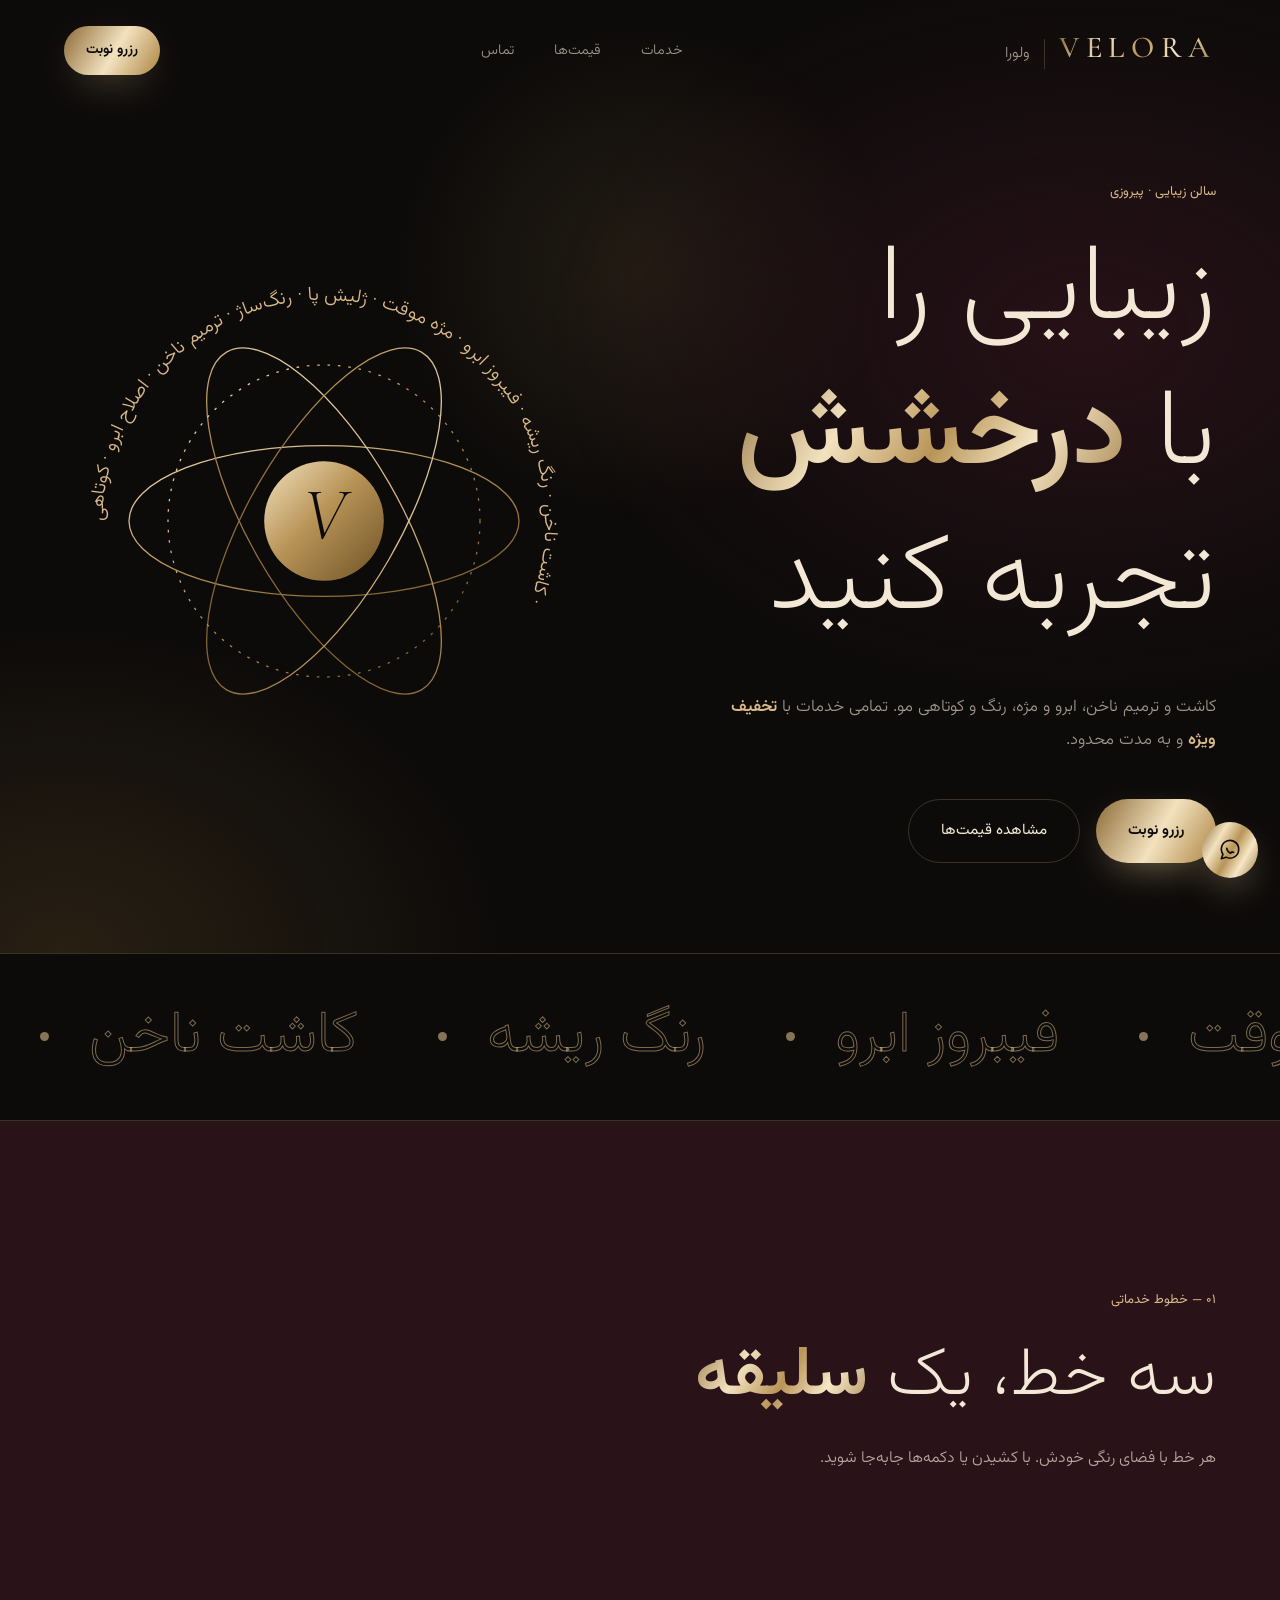
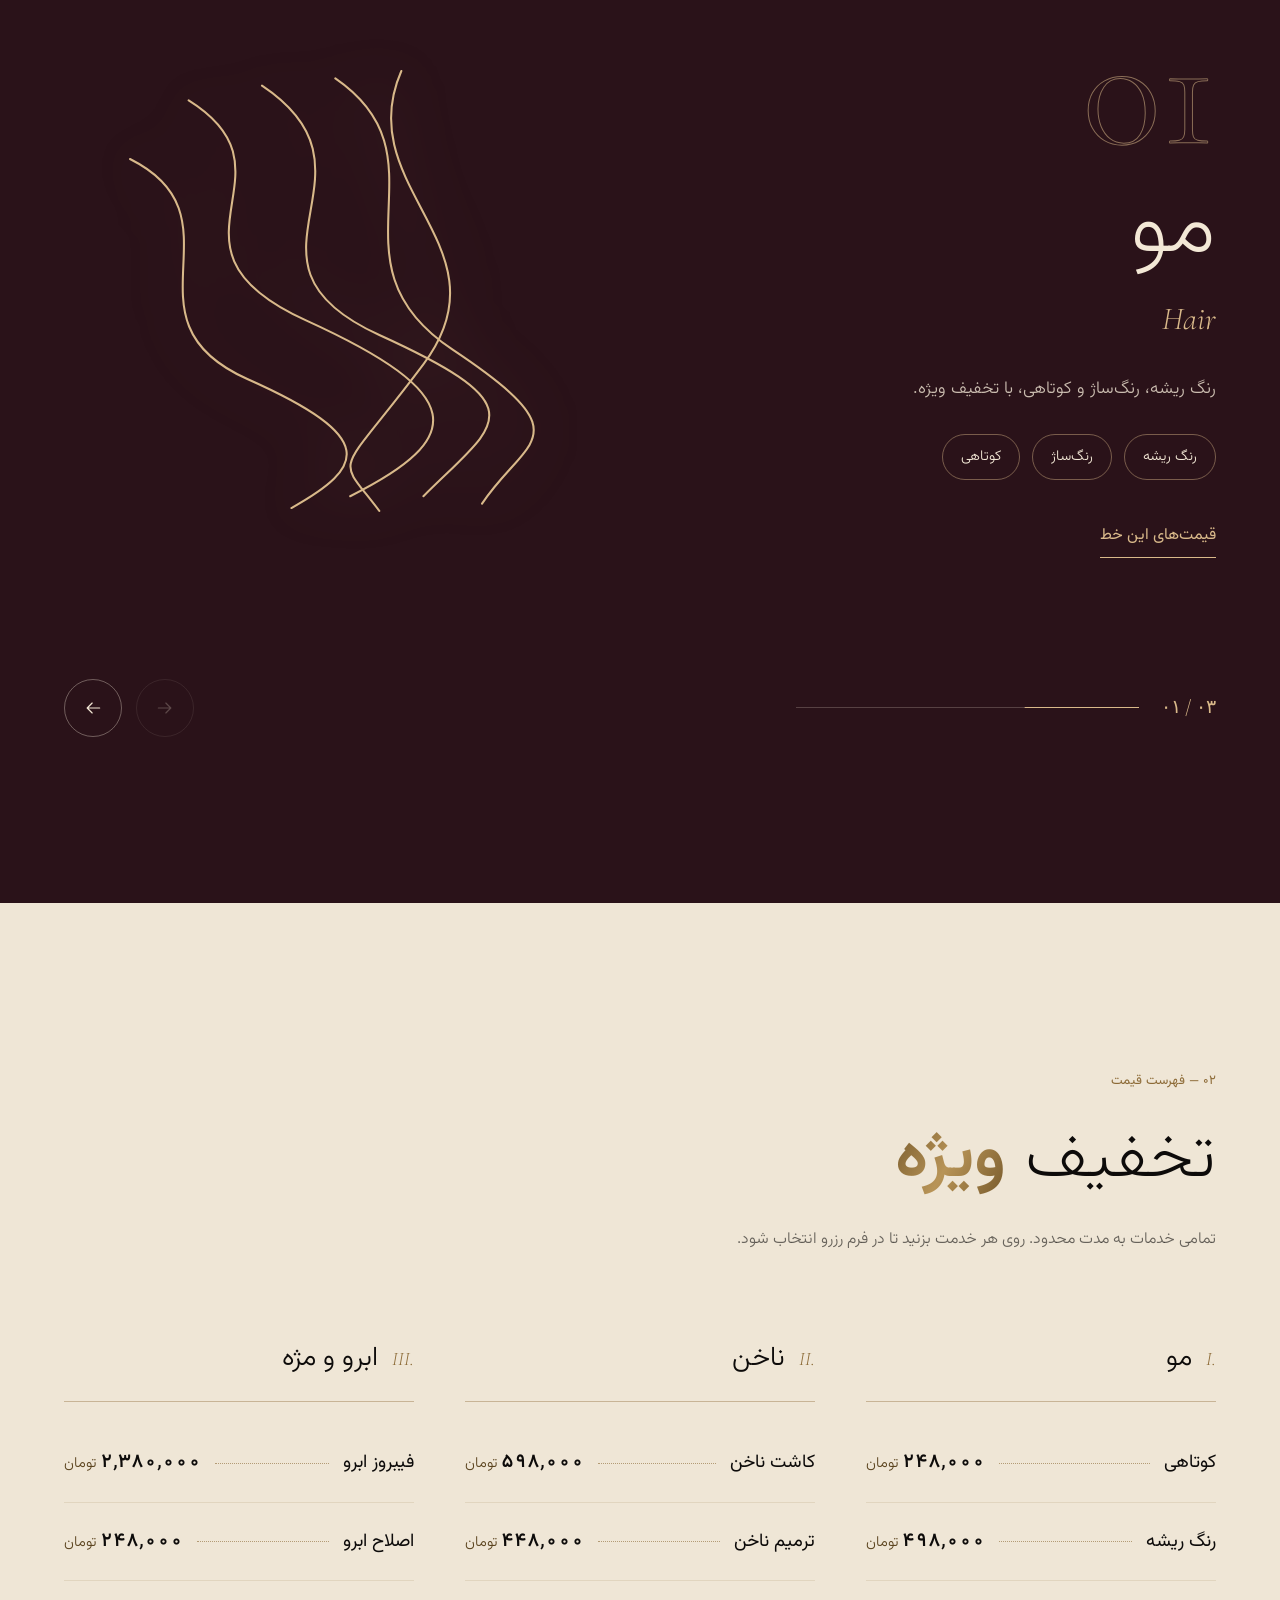
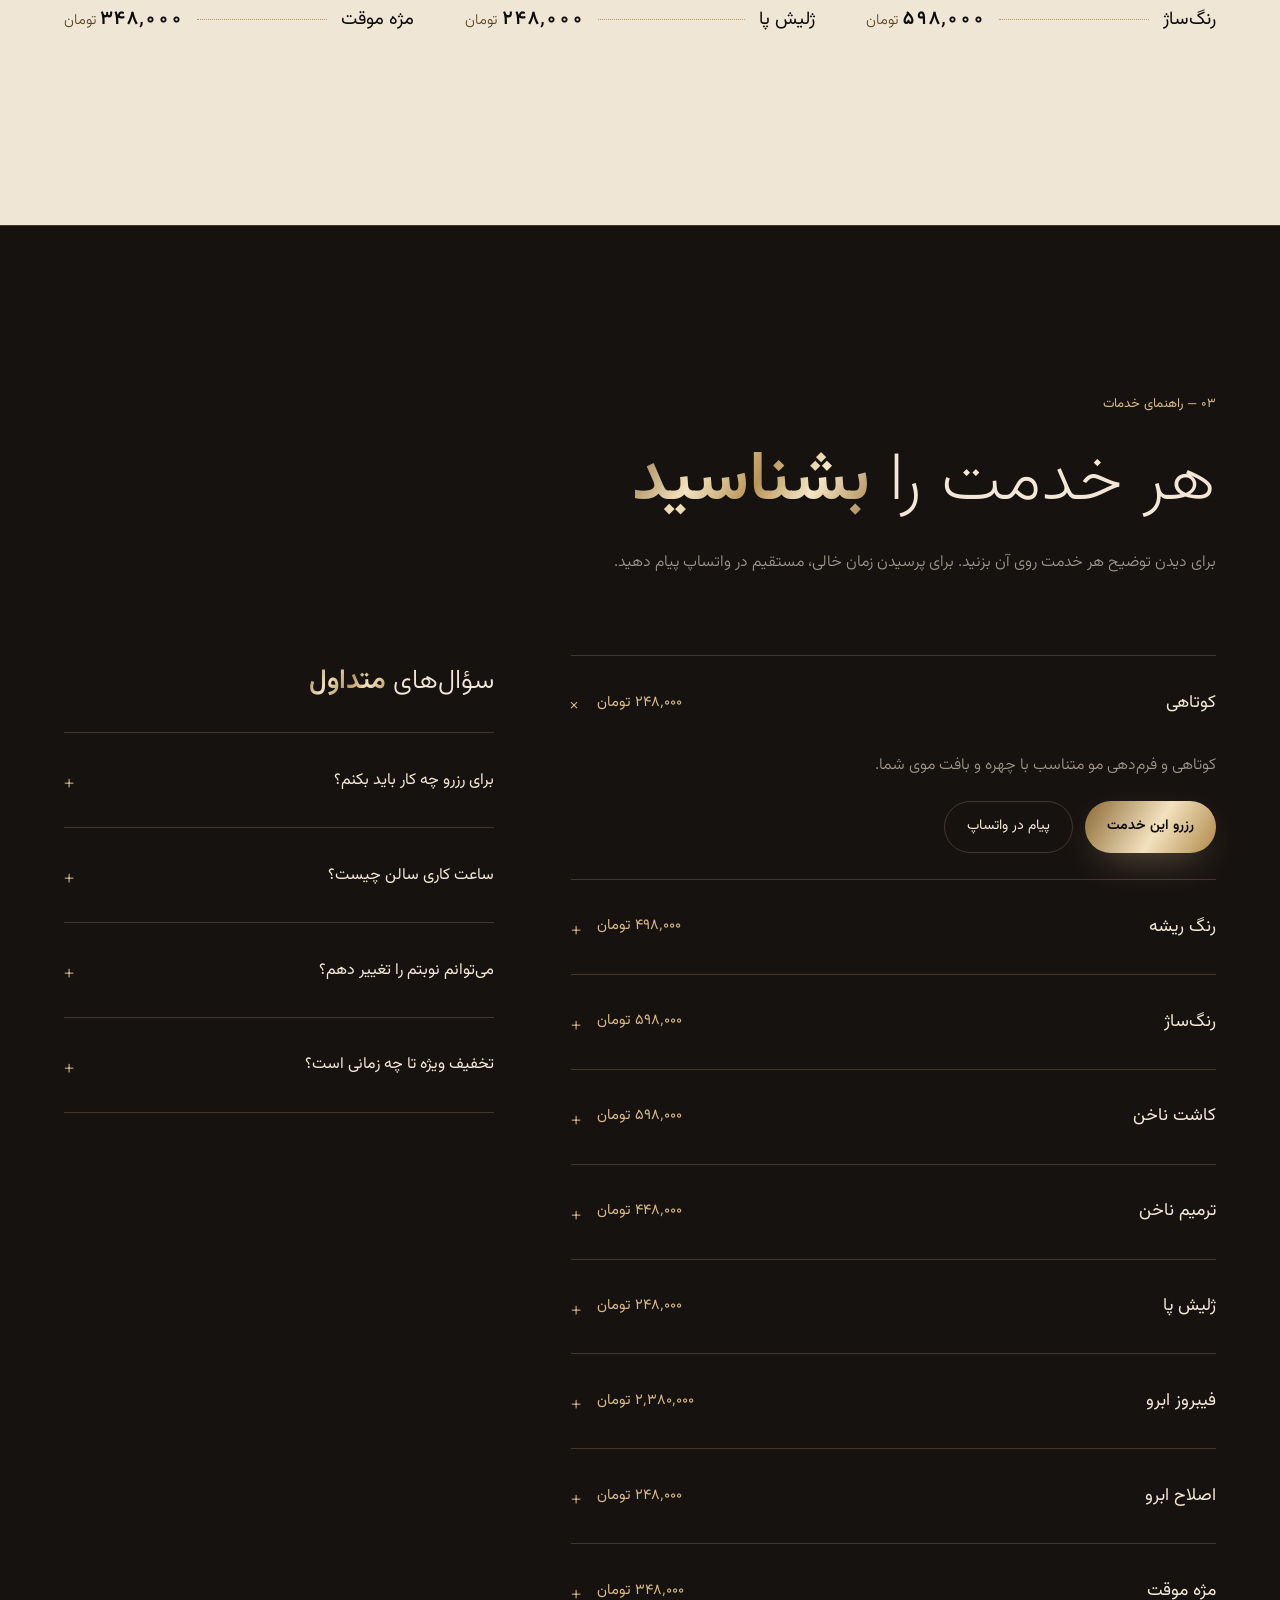
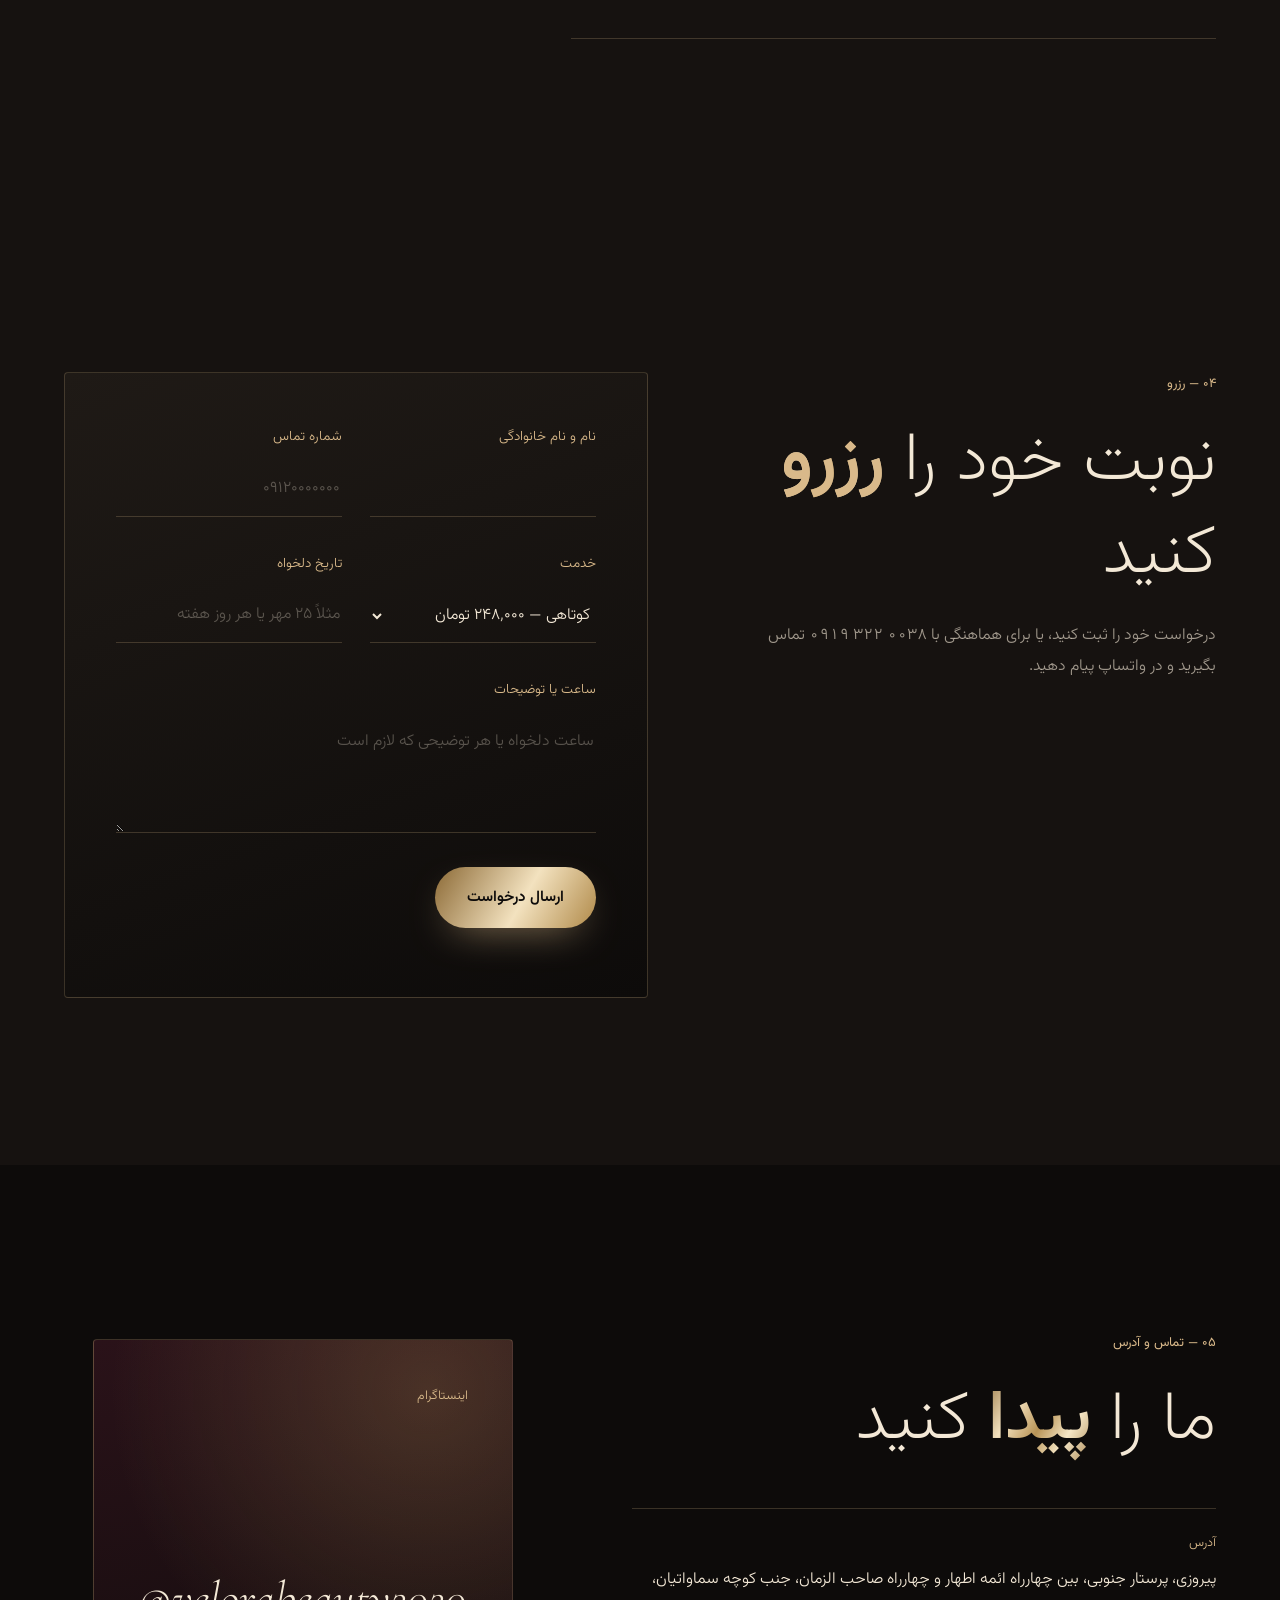
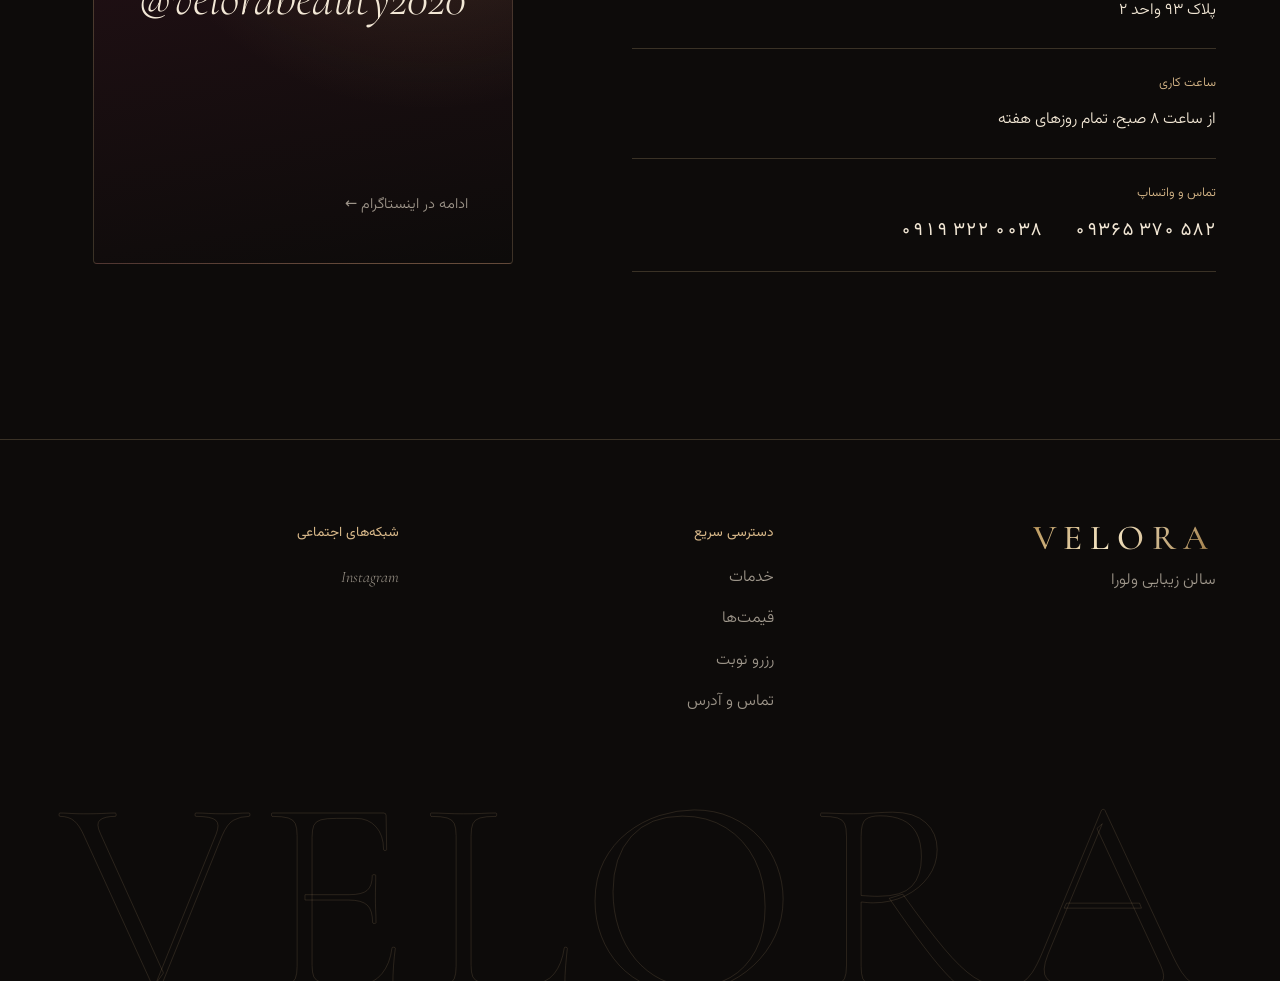
==== commit e3f08d27: "Add service guide with per-service WhatsApp and FAQ - Expandable guide for all nine services: genera" ====
--- a/velora-salon/velora-standalone.html
+++ b/velora-salon/velora-standalone.html
@@ -1168,6 +1168,120 @@
   .insta-card {
     aspect-ratio: auto;
     min-height: 260px;
+  }
+}
+
+/* ---------- Service guide and FAQ ---------- */
+.guide {
+  background: var(--noir-2);
+  border-top: 1px solid var(--hair);
+}
+
+.guide-grid {
+  display: grid;
+  grid-template-columns: 1.2fr 0.8fr;
+  gap: clamp(40px, 6vw, 96px);
+  align-items: start;
+}
+
+.guide-item {
+  border-top: 1px solid var(--hair);
+}
+
+.guide-item:last-child {
+  border-bottom: 1px solid var(--hair);
+}
+
+.guide-item summary,
+.faq-item summary {
+  display: flex;
+  justify-content: space-between;
+  align-items: center;
+  gap: 16px;
+  padding: 22px 0;
+  cursor: pointer;
+  list-style: none;
+  font-size: 1.1rem;
+  font-weight: 400;
+  transition: color 0.4s;
+}
+
+.guide-item summary::-webkit-details-marker,
+.faq-item summary::-webkit-details-marker {
+  display: none;
+}
+
+.guide-item summary::after,
+.faq-item summary::after {
+  content: "+";
+  font-family: var(--display);
+  font-size: 1.6rem;
+  color: var(--champagne);
+  transition: transform 0.5s var(--ease);
+}
+
+.guide-item[open] summary::after,
+.faq-item[open] summary::after {
+  transform: rotate(45deg);
+}
+
+.guide-item summary:hover {
+  color: var(--champagne);
+}
+
+.guide-price {
+  margin-inline-start: auto;
+  font-size: 0.92rem;
+  color: var(--champagne);
+  white-space: nowrap;
+}
+
+.guide-body {
+  padding: 0 0 26px;
+}
+
+.guide-body p,
+.faq-item p {
+  margin: 0 0 20px;
+  color: var(--muted);
+}
+
+.guide-actions {
+  display: flex;
+  flex-wrap: wrap;
+  gap: 12px;
+}
+
+.faq-title {
+  margin: 0 0 24px;
+  font-size: 1.7rem;
+  font-weight: 300;
+}
+
+.faq-title em {
+  font-style: normal;
+  font-weight: 600;
+  background: var(--gold-grad);
+  -webkit-background-clip: text;
+  background-clip: text;
+  color: transparent;
+}
+
+.faq-item {
+  border-top: 1px solid var(--hair);
+}
+
+.faq-item:last-child {
+  border-bottom: 1px solid var(--hair);
+}
+
+.faq-item summary {
+  font-size: 1rem;
+}
+
+@media (max-width: 1024px) {
+  .guide-grid {
+    grid-template-columns: 1fr;
   }
 }
 
@@ -1425,10 +1539,142 @@
       </div>
     </section>
 
+    <!-- ================= SERVICE GUIDE ================= -->
+    <section id="guide" class="guide section" aria-labelledby="guide-title">
+      <header class="section-head" data-reveal>
+        <p class="eyebrow">۰۳ — راهنمای خدمات</p>
+        <h2 id="guide-title" class="section-title">هر خدمت را <em>بشناسید</em></h2>
+        <p>برای دیدن توضیح هر خدمت روی آن بزنید. برای پرسیدن زمان خالی، مستقیم در واتساپ پیام دهید.</p>
+      </header>
+
+      <div class="guide-grid">
+        <div class="guide-list" data-reveal>
+          <details class="guide-item" open>
+            <summary><span>کوتاهی</span><span class="guide-price">۲۴۸٬۰۰۰ تومان</span></summary>
+            <div class="guide-body">
+              <p>کوتاهی و فرم‌دهی مو متناسب با چهره و بافت موی شما.</p>
+              <div class="guide-actions">
+                <a href="#booking" class="btn btn-gold btn-sm" data-service="کوتاهی">رزرو این خدمت</a>
+                <a href="#" class="btn btn-line btn-sm" data-wa-service="کوتاهی" target="_blank" rel="noopener">پیام در واتساپ</a>
+              </div>
+            </div>
+          </details>
+
+          <details class="guide-item">
+            <summary><span>رنگ ریشه</span><span class="guide-price">۴۹۸٬۰۰۰ تومان</span></summary>
+            <div class="guide-body">
+              <p>رنگ کردن ریشه‌های سفید یا رشدیافته برای یکدست‌شدن رنگ مو.</p>
+              <div class="guide-actions">
+                <a href="#booking" class="btn btn-gold btn-sm" data-service="رنگ ریشه">رزرو این خدمت</a>
+                <a href="#" class="btn btn-line btn-sm" data-wa-service="رنگ ریشه" target="_blank" rel="noopener">پیام در واتساپ</a>
+              </div>
+            </div>
+          </details>
+
+          <details class="guide-item">
+            <summary><span>رنگ‌ساژ</span><span class="guide-price">۵۹۸٬۰۰۰ تومان</span></summary>
+            <div class="guide-body">
+              <p>تازه‌کردن و درخشان‌کردن رنگ موجود مو، با حالتی ملایم‌تر از رنگ کامل.</p>
+              <div class="guide-actions">
+                <a href="#booking" class="btn btn-gold btn-sm" data-service="رنگ‌ساژ">رزرو این خدمت</a>
+                <a href="#" class="btn btn-line btn-sm" data-wa-service="رنگ‌ساژ" target="_blank" rel="noopener">پیام در واتساپ</a>
+              </div>
+            </div>
+          </details>
+
+          <details class="guide-item">
+            <summary><span>کاشت ناخن</span><span class="guide-price">۵۹۸٬۰۰۰ تومان</span></summary>
+            <div class="guide-body">
+              <p>ساختن یا بلندکردن ناخن با ژل برای ظاهری مرتب و ماندگار.</p>
+              <div class="guide-actions">
+                <a href="#booking" class="btn btn-gold btn-sm" data-service="کاشت ناخن">رزرو این خدمت</a>
+                <a href="#" class="btn btn-line btn-sm" data-wa-service="کاشت ناخن" target="_blank" rel="noopener">پیام در واتساپ</a>
+              </div>
+            </div>
+          </details>
+
+          <details class="guide-item">
+            <summary><span>ترمیم ناخن</span><span class="guide-price">۴۴۸٬۰۰۰ تومان</span></summary>
+            <div class="guide-body">
+              <p>اصلاح ناخن شکسته یا آسیب‌دیده با پرکردن و تقویت آن.</p>
+              <div class="guide-actions">
+                <a href="#booking" class="btn btn-gold btn-sm" data-service="ترمیم ناخن">رزرو این خدمت</a>
+                <a href="#" class="btn btn-line btn-sm" data-wa-service="ترمیم ناخن" target="_blank" rel="noopener">پیام در واتساپ</a>
+              </div>
+            </div>
+          </details>
+
+          <details class="guide-item">
+            <summary><span>ژلیش پا</span><span class="guide-price">۲۴۸٬۰۰۰ تومان</span></summary>
+            <div class="guide-body">
+              <p>لاک ژلی ماندگار برای ناخن پا.</p>
+              <div class="guide-actions">
+                <a href="#booking" class="btn btn-gold btn-sm" data-service="ژلیش پا">رزرو این خدمت</a>
+                <a href="#" class="btn btn-line btn-sm" data-wa-service="ژلیش پا" target="_blank" rel="noopener">پیام در واتساپ</a>
+              </div>
+            </div>
+          </details>
+
+          <details class="guide-item">
+            <summary><span>فیبروز ابرو</span><span class="guide-price">۲٬۳۸۰٬۰۰۰ تومان</span></summary>
+            <div class="guide-body">
+              <p>فرم‌دهی ابرو با تکنیک فیبروز برای ظاهری مرتب و پرپشت‌تر.</p>
+              <div class="guide-actions">
+                <a href="#booking" class="btn btn-gold btn-sm" data-service="فیبروز ابرو">رزرو این خدمت</a>
+                <a href="#" class="btn btn-line btn-sm" data-wa-service="فیبروز ابرو" target="_blank" rel="noopener">پیام در واتساپ</a>
+              </div>
+            </div>
+          </details>
+
+          <details class="guide-item">
+            <summary><span>اصلاح ابرو</span><span class="guide-price">۲۴۸٬۰۰۰ تومان</span></summary>
+            <div class="guide-body">
+              <p>مرتب‌کردن و فرم‌دادن ابرو متناسب با شکل صورت.</p>
+              <div class="guide-actions">
+                <a href="#booking" class="btn btn-gold btn-sm" data-service="اصلاح ابرو">رزرو این خدمت</a>
+                <a href="#" class="btn btn-line btn-sm" data-wa-service="اصلاح ابرو" target="_blank" rel="noopener">پیام در واتساپ</a>
+              </div>
+            </div>
+          </details>
+
+          <details class="guide-item">
+            <summary><span>مژه موقت</span><span class="guide-price">۳۴۸٬۰۰۰ تومان</span></summary>
+            <div class="guide-body">
+              <p>اکستنشن مژه با ماندگاری موقت برای نگاهی پرکشش‌تر.</p>
+              <div class="guide-actions">
+                <a href="#booking" class="btn btn-gold btn-sm" data-service="مژه موقت">رزرو این خدمت</a>
+                <a href="#" class="btn btn-line btn-sm" data-wa-service="مژه موقت" target="_blank" rel="noopener">پیام در واتساپ</a>
+              </div>
+            </div>
+          </details>
+        </div>
+
+        <div class="faq" data-reveal>
+          <h3 class="faq-title">سؤال‌های <em>متداول</em></h3>
+          <details class="faq-item">
+            <summary>برای رزرو چه کار باید بکنم؟</summary>
+            <p>فرم رزرو را پر کنید یا مستقیم در واتساپ پیام دهید. زمان خالی را با شما هماهنگ می‌کنیم.</p>
+          </details>
+          <details class="faq-item">
+            <summary>ساعت کاری سالن چیست؟</summary>
+            <p>از ساعت ۸ صبح، تمام روزهای هفته.</p>
+          </details>
+          <details class="faq-item">
+            <summary>می‌توانم نوبتم را تغییر دهم؟</summary>
+            <p>بله. برای تغییر زمان با ما در واتساپ یا تلفن تماس بگیرید.</p>
+          </details>
+          <details class="faq-item">
+            <summary>تخفیف ویژه تا چه زمانی است؟</summary>
+            <p>تخفیف به مدت محدود است. برای اطلاع از زمان دقیق پایان تخفیف با ما تماس بگیرید.</p>
+          </details>
+        </div>
+      </div>
+    </section>
+
     <!-- ================= BOOKING ================= -->
     <section id="booking" class="booking section" aria-labelledby="booking-title">
       <div class="booking-intro" data-reveal>
-        <p class="eyebrow">۰۳ — رزرو</p>
+        <p class="eyebrow">۰۴ — رزرو</p>
         <h2 id="booking-title" class="section-title">نوبت خود را <em>رزرو</em> کنید</h2>
         <p>درخواست خود را ثبت کنید، یا برای هماهنگی با <span class="latin-num">۰۹۱۹ ۳۲۲ ۰۰۳۸</span> تماس بگیرید و در واتساپ پیام دهید.</p>
       </div>
@@ -1477,7 +1723,7 @@
     <section id="contact" class="contact section" aria-labelledby="contact-title">
       <div class="contact-grid">
         <div data-reveal>
-          <p class="eyebrow">۰۴ — تماس و آدرس</p>
+          <p class="eyebrow">۰۵ — تماس و آدرس</p>
           <h2 id="contact-title" class="section-title">ما را <em>پیدا</em> کنید</h2>
           <ul class="contact-list">
             <li>
@@ -1679,9 +1925,9 @@
 
   goTo(0);
 
-  /* ---------- Price ledger: picking a service pre-selects it in the form ---------- */
+  /* ---------- Picking a service pre-selects it in the form ---------- */
   const serviceSelect = $('select[name="service"]');
-  $$(".ledger a").forEach((link) => {
+  $$("[data-service]").forEach((link) => {
     link.addEventListener("click", () => {
       serviceSelect.value = link.dataset.service;
     });
@@ -1692,6 +1938,12 @@
   // Optional: set to an HTTPS endpoint (Apps Script, a form service, an API) to store requests.
   // Leave empty to use WhatsApp only.
   const BOOKING_ENDPOINT = "";
+
+  // Per-service WhatsApp buttons open a chat with a prefilled message
+  $$("[data-wa-service]").forEach((link) => {
+    const text = `سلام، می‌خواهم ${link.dataset.waService} رزرو کنم. لطفاً زمان‌های خالی را اعلام کنید.`;
+    link.href = `https://wa.me/${WHATSAPP_NUMBER}?text=${encodeURIComponent(text)}`;
+  });
 
   const form = $("#booking-form");
   const status = $(".form-status");
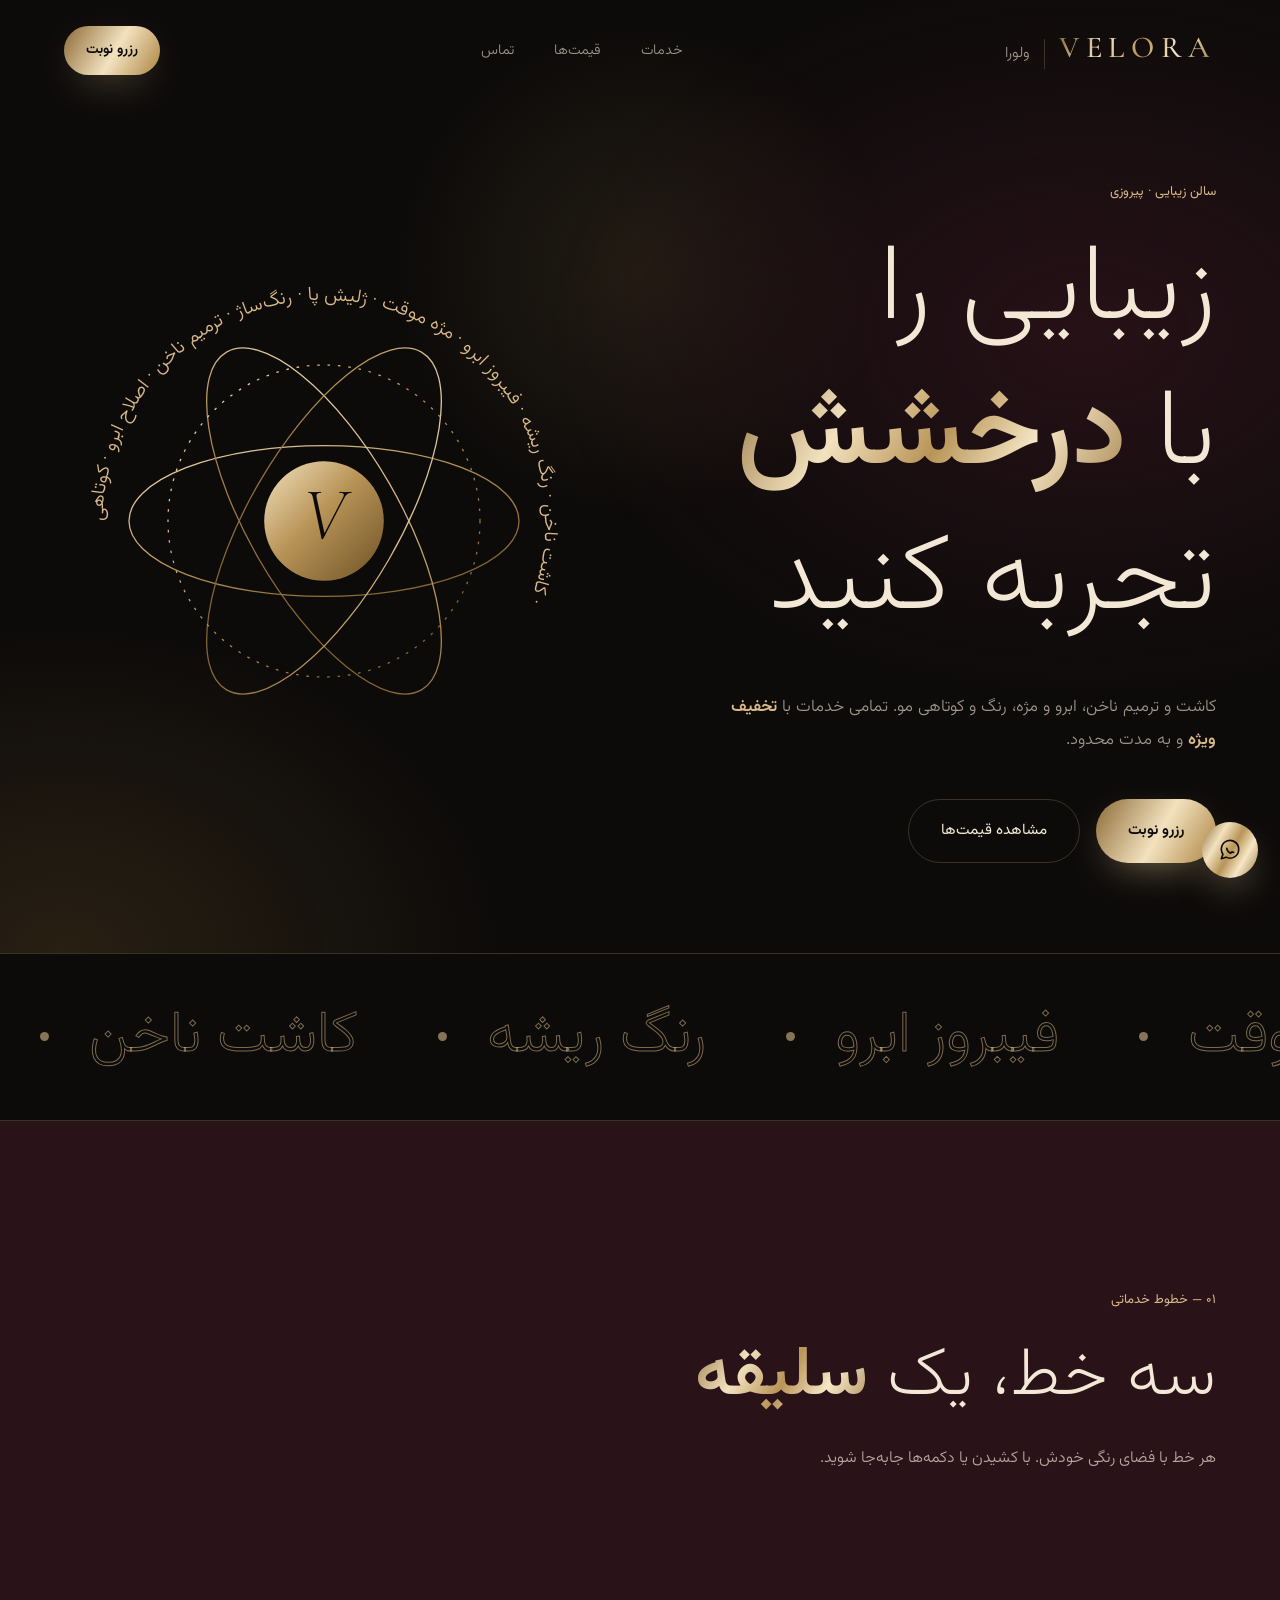
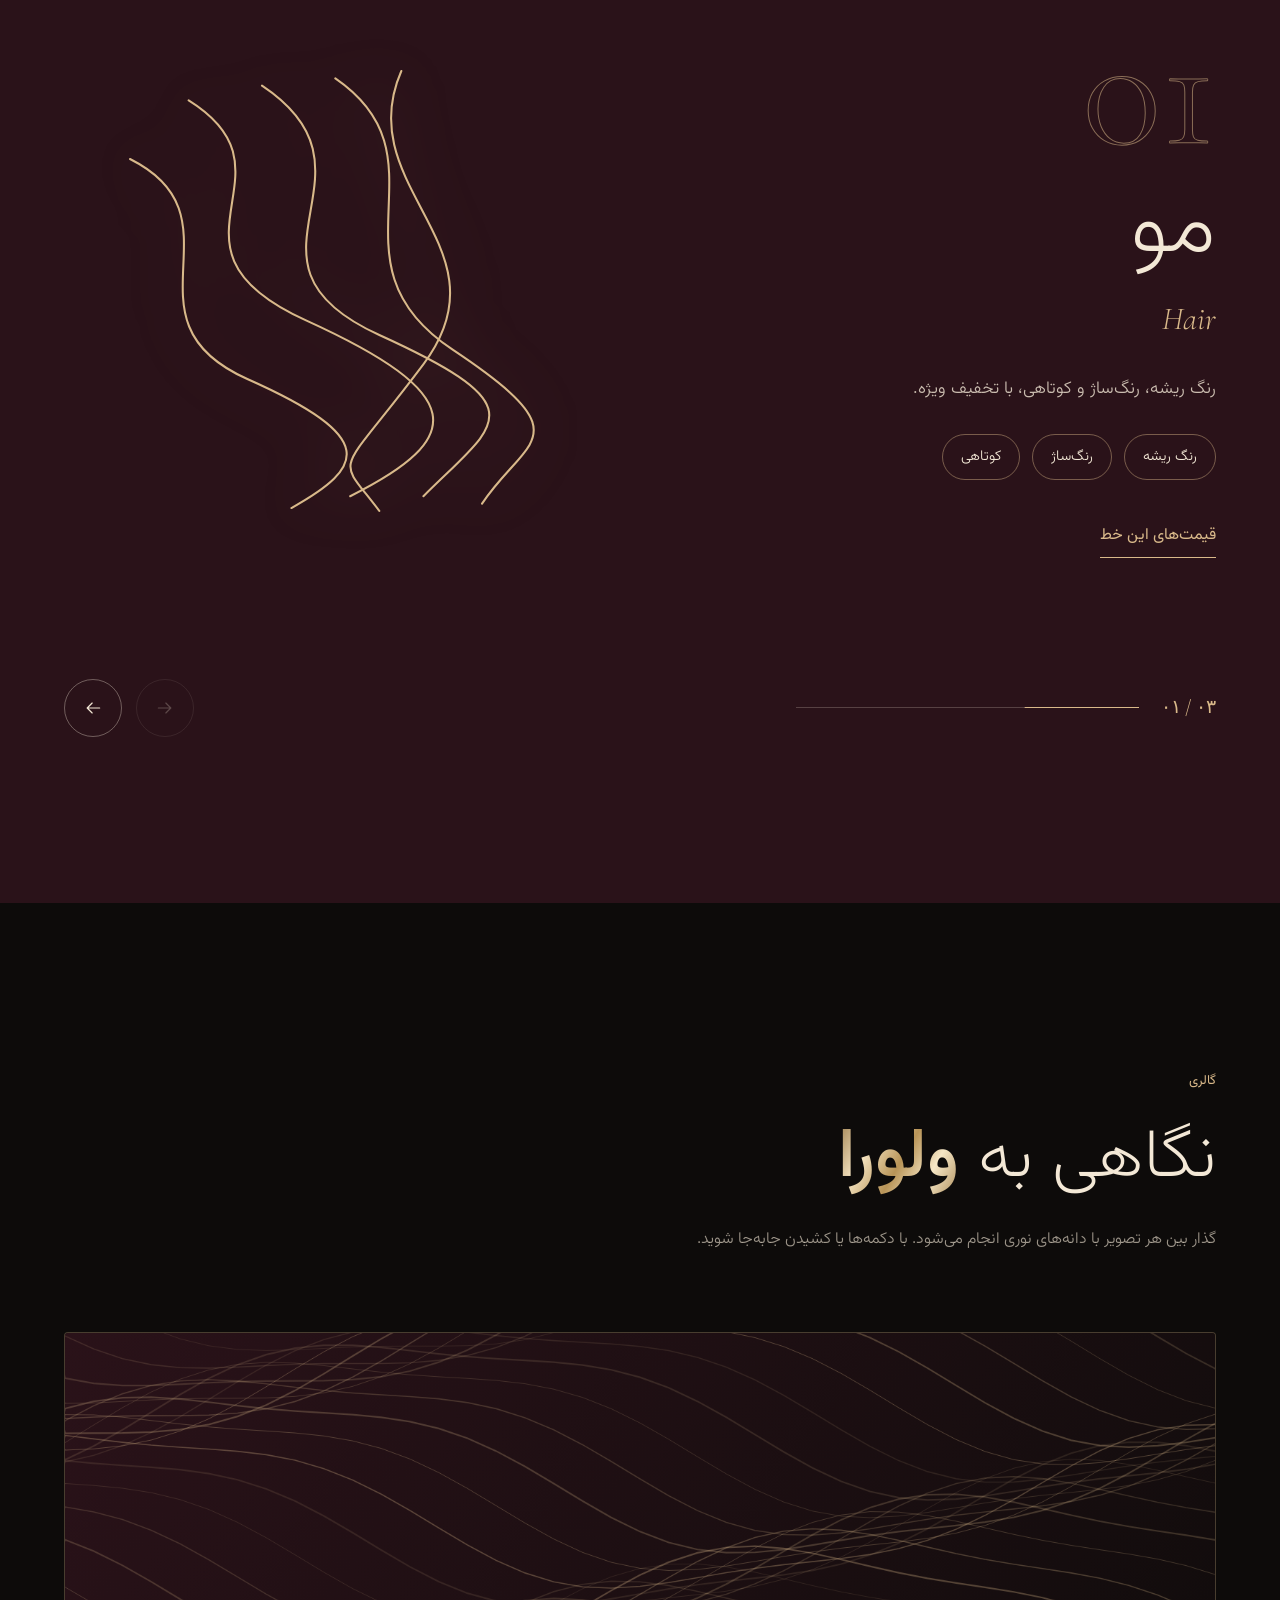
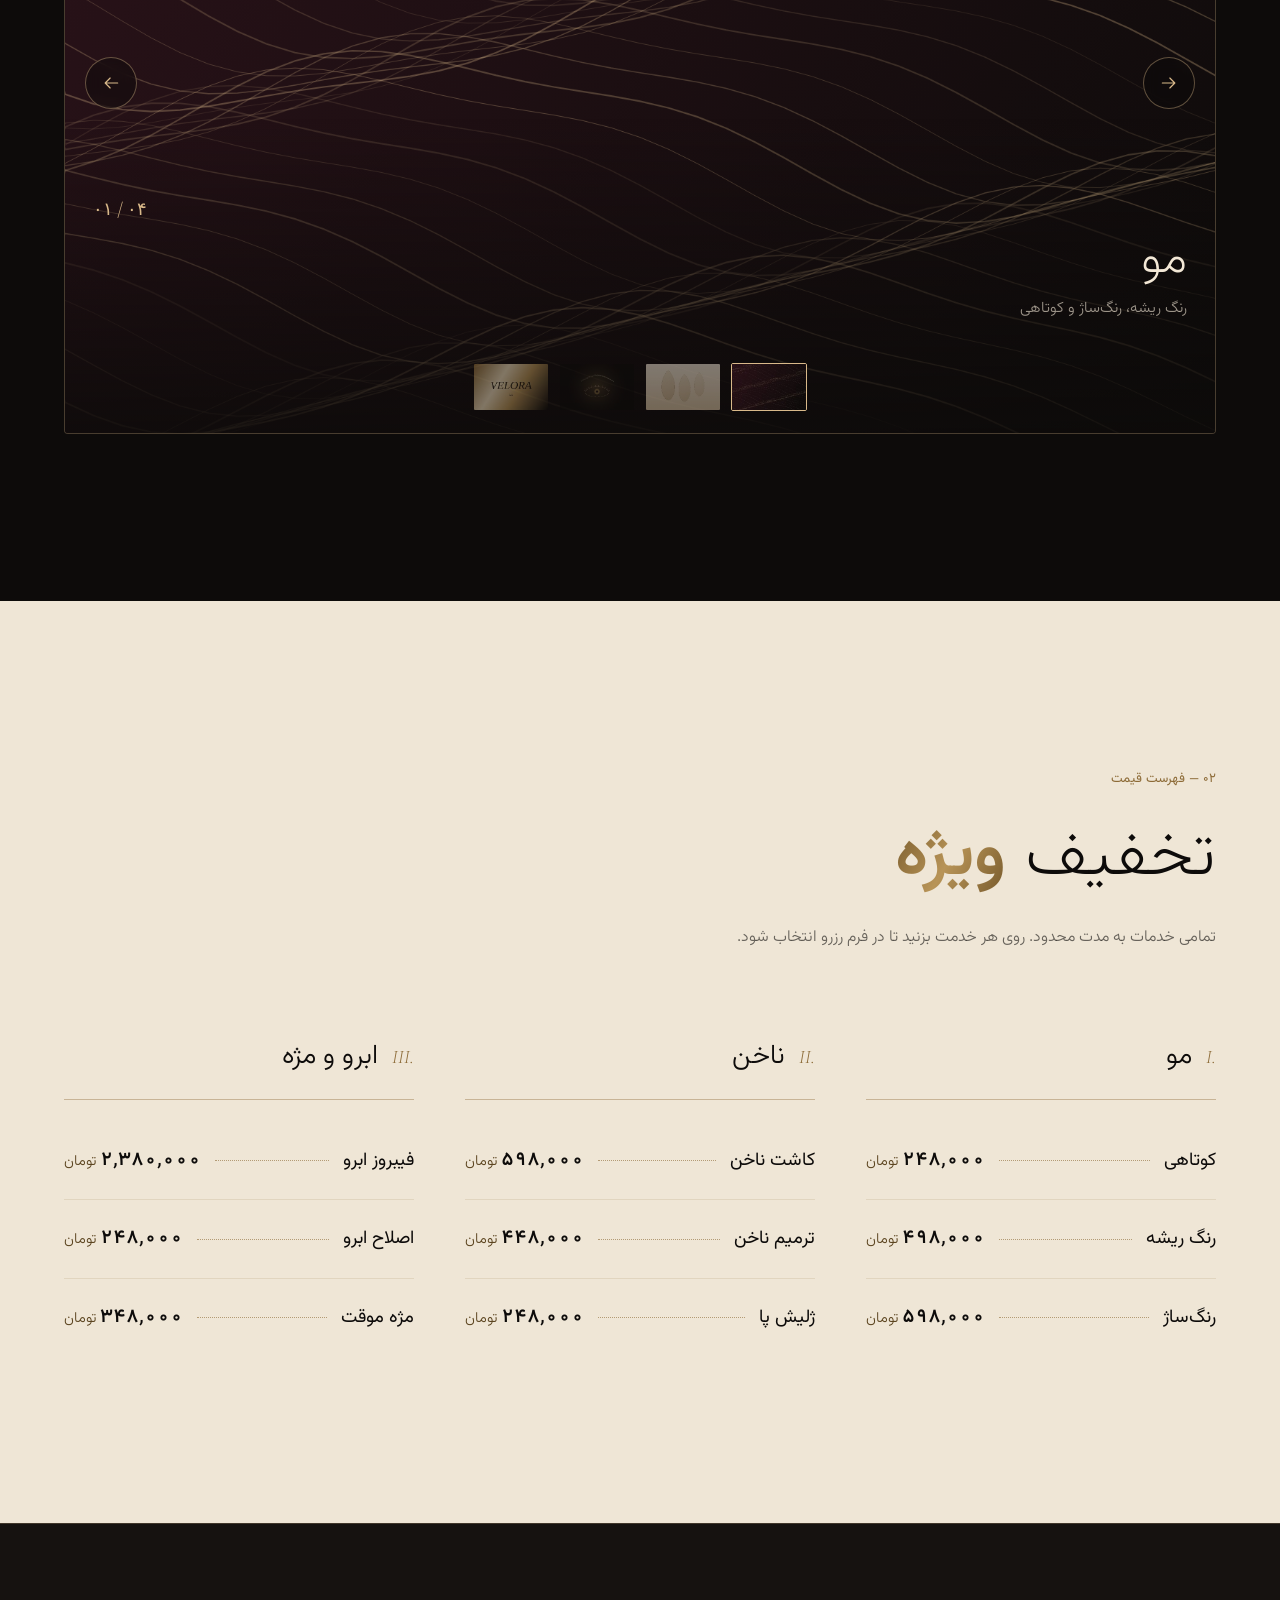
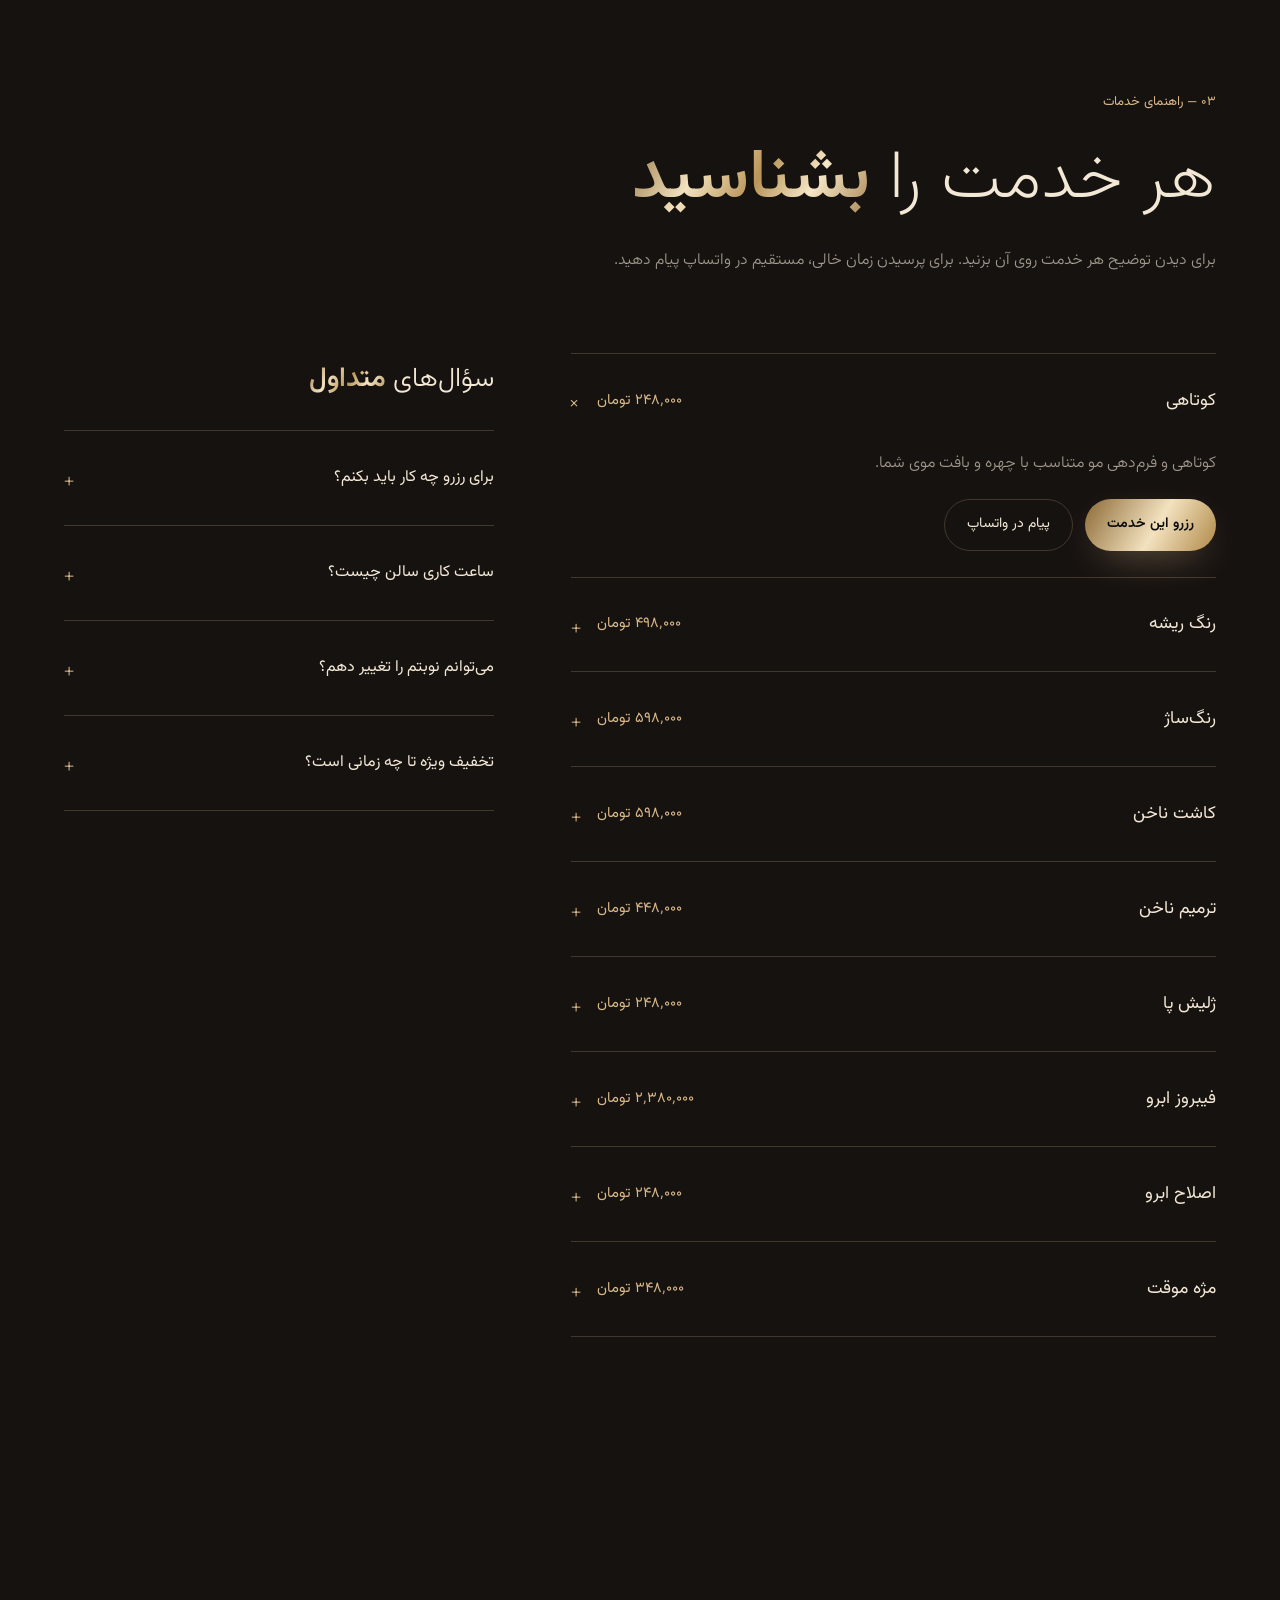
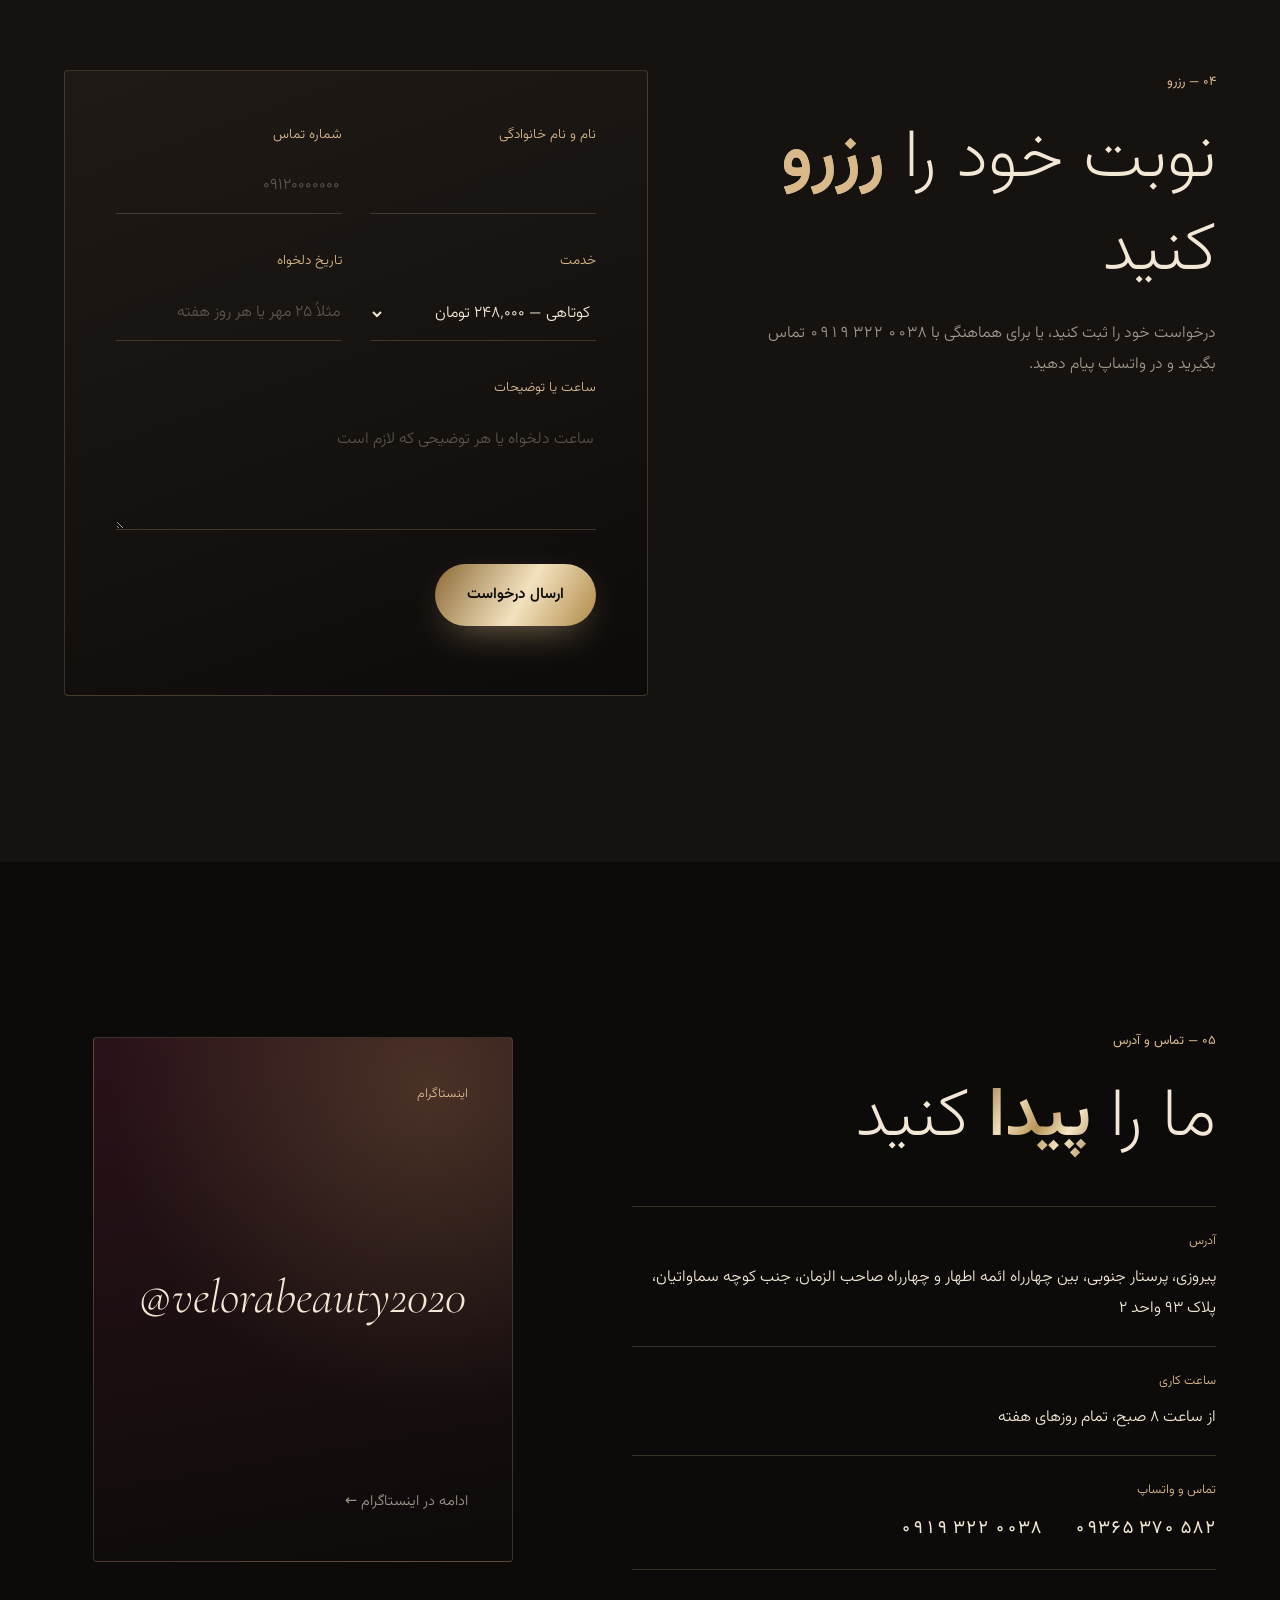
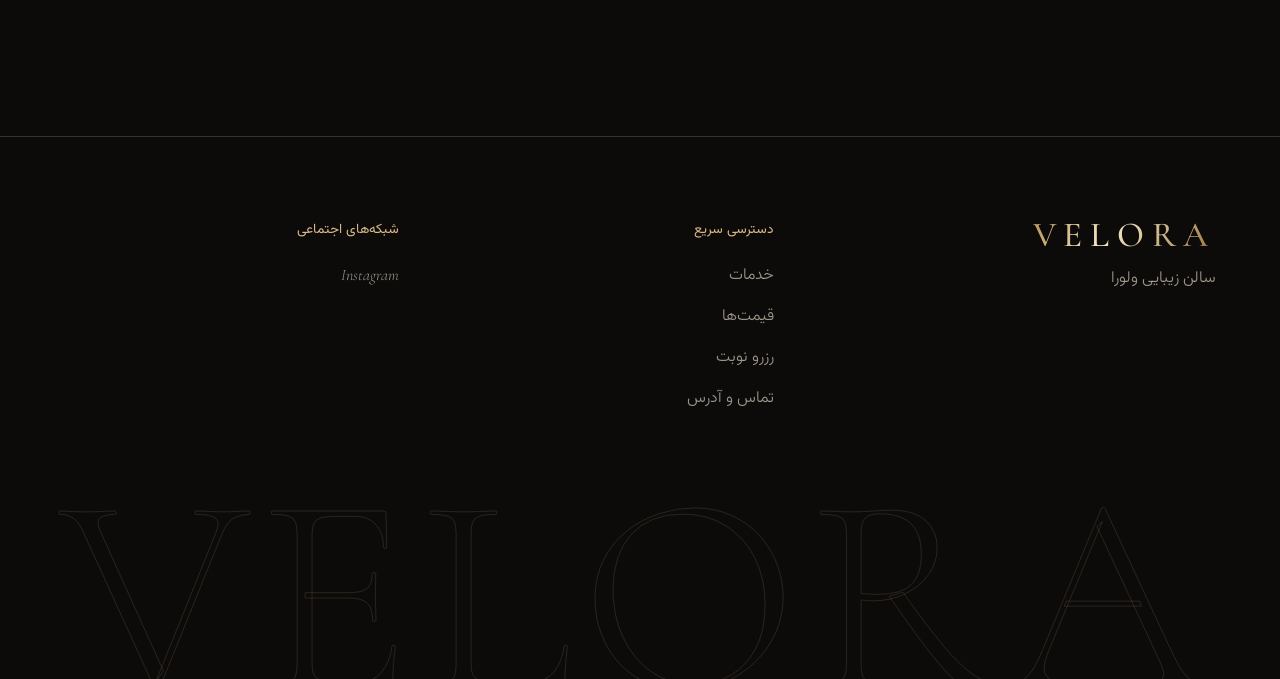
==== commit a825a64f: "Add morph gallery: WebGL dissolve engine and Velora gallery section - components/ui/morph-gallery.ts" ====
--- a/velora-salon/velora-standalone.html
+++ b/velora-salon/velora-standalone.html
@@ -1282,6 +1282,179 @@
 @media (max-width: 1024px) {
   .guide-grid {
     grid-template-columns: 1fr;
+  }
+}
+
+/* ---------- Morph gallery ---------- */
+.gallery {
+  background: var(--noir);
+}
+
+.morph {
+  position: relative;
+  height: min(78svh, 720px);
+  min-height: 420px;
+  overflow: hidden;
+  border: 1px solid var(--hair);
+  border-radius: 4px;
+  background: var(--noir-3);
+  touch-action: pan-y;
+}
+
+.morph:focus-visible {
+  outline: 1px solid var(--champagne);
+  outline-offset: 6px;
+}
+
+.morph canvas {
+  position: absolute;
+  inset: 0;
+  width: 100%;
+  height: 100%;
+  opacity: 0;
+  transition: opacity 0.8s var(--ease);
+}
+
+.morph canvas.is-ready {
+  opacity: 1;
+}
+
+.morph-fallback {
+  position: absolute;
+  inset: 0;
+}
+
+.morph-fallback-img {
+  position: absolute;
+  inset: 0;
+  width: 100%;
+  height: 100%;
+  object-fit: cover;
+  transition: opacity 0.9s var(--ease);
+}
+
+.morph::after {
+  content: "";
+  position: absolute;
+  inset-inline: 0;
+  bottom: 0;
+  height: 45%;
+  pointer-events: none;
+  background: linear-gradient(to top, rgba(13, 11, 10, 0.85), transparent);
+}
+
+.morph-arrow {
+  position: absolute;
+  top: 50%;
+  z-index: 3;
+  display: grid;
+  place-items: center;
+  width: 52px;
+  height: 52px;
+  border-radius: 50%;
+  border: 1px solid rgba(217, 185, 138, 0.4);
+  background: rgba(13, 11, 10, 0.45);
+  color: var(--champagne);
+  -webkit-backdrop-filter: blur(8px);
+  backdrop-filter: blur(8px);
+  transform: translateY(-50%);
+  transition: background-color 0.4s, border-color 0.4s, transform 0.4s var(--ease);
+}
+
+.morph-arrow svg {
+  width: 20px;
+  height: 20px;
+}
+
+.morph-arrow:hover:not(:disabled) {
+  background: var(--gold-grad);
+  color: var(--noir);
+  border-color: transparent;
+}
+
+.morph-prev {
+  right: 20px;
+}
+
+.morph-next {
+  left: 20px;
+}
+
+.morph-caption {
+  position: absolute;
+  inset-inline: 28px;
+  bottom: 110px;
+  z-index: 3;
+  display: grid;
+  gap: 4px;
+}
+
+.morph-num {
+  font-family: var(--display);
+  font-size: 1.15rem;
+  color: var(--champagne);
+}
+
+.morph-title {
+  font-size: clamp(1.8rem, 4vw, 3rem);
+  font-weight: 200;
+  line-height: 1.2;
+}
+
+.morph-sub {
+  color: var(--muted);
+  font-size: 0.95rem;
+}
+
+.morph-thumbs {
+  position: absolute;
+  inset-inline: 0;
+  bottom: 22px;
+  z-index: 3;
+  display: flex;
+  justify-content: center;
+  gap: 10px;
+  list-style: none;
+  margin: 0;
+  padding: 0;
+}
+
+.morph-thumbs button {
+  display: block;
+  width: 76px;
+  height: 48px;
+  padding: 0;
+  overflow: hidden;
+  border: 1px solid transparent;
+  border-radius: 2px;
+  opacity: 0.5;
+  transition: opacity 0.4s, border-color 0.4s;
+}
+
+.morph-thumbs button[aria-current="true"] {
+  opacity: 1;
+  border-color: var(--champagne);
+}
+
+.morph-thumbs img {
+  display: block;
+  width: 100%;
+  height: 100%;
+  object-fit: cover;
+}
+
+@media (max-width: 560px) {
+  .morph-thumbs {
+    display: none;
+  }
+
+  .morph-caption {
+    bottom: 40px;
+  }
+
+  .morph-arrow {
+    width: 44px;
+    height: 44px;
   }
 }
 
@@ -1498,6 +1671,35 @@
             <svg viewBox="0 0 24 24" fill="none" stroke="currentColor" stroke-width="1.4" stroke-linecap="round" stroke-linejoin="round"><path d="M20 12H5M11 6l-6 6 6 6"/></svg>
           </button>
         </div>
+      </div>
+    </section>
+
+    <!-- ================= MORPH GALLERY ================= -->
+    <section id="gallery" class="gallery section" aria-labelledby="gallery-title">
+      <header class="section-head" data-reveal>
+        <p class="eyebrow">گالری</p>
+        <h2 id="gallery-title" class="section-title">نگاهی به <em>ولورا</em></h2>
+        <p>گذار بین هر تصویر با دانه‌های نوری انجام می‌شود. با دکمه‌ها یا کشیدن جابه‌جا شوید.</p>
+      </header>
+
+      <div class="morph" data-morph tabindex="0" role="region" aria-roledescription="اسلایدر" aria-label="گالری ولورا">
+        <canvas aria-hidden="true"></canvas>
+        <div class="morph-fallback" hidden></div>
+
+        <button class="morph-arrow morph-prev" type="button" aria-label="تصویر قبلی">
+          <svg viewBox="0 0 24 24" fill="none" stroke="currentColor" stroke-width="1.4" stroke-linecap="round" stroke-linejoin="round" aria-hidden="true"><path d="M4 12h15M13 6l6 6-6 6"/></svg>
+        </button>
+        <button class="morph-arrow morph-next" type="button" aria-label="تصویر بعدی">
+          <svg viewBox="0 0 24 24" fill="none" stroke="currentColor" stroke-width="1.4" stroke-linecap="round" stroke-linejoin="round" aria-hidden="true"><path d="M20 12H5M11 6l-6 6 6 6"/></svg>
+        </button>
+
+        <div class="morph-caption" aria-live="polite">
+          <span class="morph-num latin-num">۰۱ / ۰۴</span>
+          <span class="morph-title">مو</span>
+          <span class="morph-sub">رنگ ریشه، رنگ‌ساژ و کوتاهی</span>
+        </div>
+
+        <ul class="morph-thumbs"></ul>
       </div>
     </section>
 
@@ -1790,7 +1992,388 @@
     <a href="tel:+989193220038" class="mb-btn">تماس</a>
   </nav>
 
-  <script>
+<script>
+/* Morph Gallery — dependency-free port of components/ui/morph-gallery.tsx.
+ * Slides dissolve through fbm noise in a single WebGL pass. Falls back to a
+ * DOM opacity cross-fade when WebGL is unavailable or a texture fails.
+ * Exposes window.MorphGallery.create(root, options). */
+(() => {
+  const VERT = `
+attribute vec2 a_position;
+varying vec2 v_uv;
+void main() {
+  v_uv = a_position * 0.5 + 0.5;
+  gl_Position = vec4(a_position, 0.0, 1.0);
+}
+`;
+
+  const FRAG = `
+precision highp float;
+
+uniform sampler2D u_from;
+uniform sampler2D u_to;
+uniform float u_progress;
+uniform vec2 u_resolution;
+uniform float u_fromAspect;
+uniform float u_toAspect;
+uniform float u_scale;
+uniform float u_direction;
+uniform float u_edge;
+uniform float u_drift;
+
+varying vec2 v_uv;
+
+vec3 permute(vec3 x) {
+  return mod(((x * 34.0) + 1.0) * x, 289.0);
+}
+
+float snoise(vec2 v) {
+  const vec4 C = vec4(
+    0.211324865405187,
+    0.366025403784439,
+   -0.577350269189626,
+    0.024390243902439
+  );
+  vec2 i  = floor(v + dot(v, C.yy));
+  vec2 x0 = v - i + dot(i, C.xx);
+  vec2 i1 = (x0.x > x0.y) ? vec2(1.0, 0.0) : vec2(0.0, 1.0);
+  vec4 x12 = x0.xyxy + C.xxzz;
+  x12.xy -= i1;
+  i = mod(i, 289.0);
+  vec3 p = permute(
+    permute(i.y + vec3(0.0, i1.y, 1.0)) + i.x + vec3(0.0, i1.x, 1.0)
+  );
+  vec3 m = max(0.5 - vec3(dot(x0, x0), dot(x12.xy, x12.xy), dot(x12.zw, x12.zw)), 0.0);
+  m = m * m;
+  m = m * m;
+  vec3 x  = 2.0 * fract(p * C.www) - 1.0;
+  vec3 h  = abs(x) - 0.5;
+  vec3 ox = floor(x + 0.5);
+  vec3 a0 = x - ox;
+  m *= 1.79284291400159 - 0.85373472095314 * (a0 * a0 + h * h);
+  vec3 g;
+  g.x  = a0.x  * x0.x  + h.x  * x0.y;
+  g.yz = a0.yz * x12.xz + h.yz * x12.yw;
+  return 130.0 * dot(m, g);
+}
+
+float fbm(vec2 v) {
+  float value = 0.0;
+  float amplitude = 0.5;
+  for (int i = 0; i < 5; i++) {
+    value += amplitude * snoise(v);
+    v *= 2.0;
+    amplitude *= 0.5;
+  }
+  return value;
+}
+
+vec2 mirror(vec2 uv) {
+  return 1.0 - abs(1.0 - mod(uv, 2.0));
+}
+
+vec2 coverUV(vec2 uv, float imgAspect) {
+  float canvasAspect = u_resolution.x / u_resolution.y;
+  vec2 scale = (canvasAspect > imgAspect)
+    ? vec2(1.0, imgAspect / canvasAspect)
+    : vec2(canvasAspect / imgAspect, 1.0);
+  return mirror((uv - 0.5) * scale + 0.5);
+}
+
+void main() {
+  float adjusted = u_progress * (1.0 + 2.0 * u_edge) - u_edge;
+
+  float noise = fbm(v_uv * u_scale + vec2(0.0, u_progress * u_direction)) * 0.5 + 0.5;
+  noise = smoothstep(
+    0.0,
+    2.0,
+    length(texture2D(u_to, coverUV(v_uv, u_toAspect)).rgb) + noise
+  );
+
+  float mixFactor = 1.0 - smoothstep(adjusted - u_edge, adjusted + u_edge, noise);
+
+  vec2 fromUV = coverUV(
+    v_uv + vec2(0.0, noise * u_progress * u_drift * u_direction),
+    u_fromAspect
+  );
+  vec2 toUV = coverUV(
+    v_uv + vec2(0.0, noise * (1.0 - u_progress) * -0.5 * u_drift * u_direction),
+    u_toAspect
+  );
+
+  gl_FragColor = mix(texture2D(u_from, fromUV), texture2D(u_to, toUV), mixFactor);
+}
+`;
+
+  const wrapIndex = (i, n, loop) => {
+    if (n <= 0) return 0;
+    return loop ? ((i % n) + n) % n : Math.min(Math.max(i, 0), n - 1);
+  };
+
+  const easeInOutQuint = (t) => {
+    const x = Math.min(Math.max(t, 0), 1);
+    return x < 0.5 ? 16 * x ** 5 : 1 - (-2 * x + 2) ** 5 / 2;
+  };
+
+  const compile = (gl, type, src) => {
+    const shader = gl.createShader(type);
+    gl.shaderSource(shader, src);
+    gl.compileShader(shader);
+    if (!gl.getShaderParameter(shader, gl.COMPILE_STATUS)) {
+      const log = gl.getShaderInfoLog(shader);
+      gl.deleteShader(shader);
+      throw new Error("shader compile failed: " + log);
+    }
+    return shader;
+  };
+
+  const link = (gl) => {
+    const vert = compile(gl, gl.VERTEX_SHADER, VERT);
+    const frag = compile(gl, gl.FRAGMENT_SHADER, FRAG);
+    const program = gl.createProgram();
+    gl.attachShader(program, vert);
+    gl.attachShader(program, frag);
+    gl.linkProgram(program);
+    gl.deleteShader(vert);
+    gl.deleteShader(frag);
+    if (!gl.getProgramParameter(program, gl.LINK_STATUS)) {
+      const log = gl.getProgramInfoLog(program);
+      gl.deleteProgram(program);
+      throw new Error("program link failed: " + log);
+    }
+    return program;
+  };
+
+  /**
+   * items: [{ source: HTMLImageElement | HTMLCanvasElement, alt, thumb? }]
+   * Images must be same-origin or CORS-enabled to be uploaded to WebGL.
+   */
+  const create = (root, items, opts = {}) => {
+    const cfg = {
+      duration: 1500,
+      noiseScale: 3.5,
+      edge: 0.15,
+      drift: 0.5,
+      loop: true,
+      autoplay: 0,
+      defaultIndex: 0,
+      onChange: null,
+      ...opts,
+    };
+    const n = items.length;
+    const reduced = matchMedia("(prefers-reduced-motion: reduce)").matches;
+    let active = wrapIndex(cfg.defaultIndex, n, cfg.loop);
+    let paused = false;
+    let timer = 0;
+
+    const canvas = root.querySelector("canvas");
+    const fallback = root.querySelector(".morph-fallback");
+
+    // ---- WebGL ---------------------------------------------------------------
+    let gl = null;
+    let program = null;
+    let buffer = null;
+    const textures = items.map(() => null);
+    const aspects = items.map(() => 1);
+    let uniforms = {};
+    let raf = 0;
+    let from = active;
+    let to = active;
+    let progress = 1;
+    let startedAt = 0;
+    let direction = 1;
+    let request = null;
+    let previous = active;
+
+    const showFallback = () => {
+      if (canvas) canvas.hidden = true;
+      if (!fallback) return;
+      fallback.hidden = false;
+      fallback.innerHTML = "";
+      items.forEach((item, i) => {
+        const img = document.createElement("img");
+        img.src = item.src || item.source.toDataURL();
+        img.alt = item.alt || "";
+        img.className = "morph-fallback-img";
+        img.style.opacity = i === active ? "1" : "0";
+        fallback.appendChild(img);
+      });
+      root.classList.add("is-fallback");
+    };
+
+    const resize = () => {
+      const dpr = Math.min(window.devicePixelRatio || 1, 2);
+      const w = Math.round(canvas.clientWidth * dpr);
+      const h = Math.round(canvas.clientHeight * dpr);
+      if (!w || !h || (canvas.width === w && canvas.height === h)) return;
+      canvas.width = w;
+      canvas.height = h;
+      gl.viewport(0, 0, w, h);
+    };
+
+    const pick = (i) => textures[i] || textures.find(Boolean) || null;
+
+    const draw = () => {
+      const pending = request;
+      if (pending) {
+        request = null;
+        from = pending.from;
+        to = pending.to;
+        progress = 0;
+        startedAt = performance.now();
+        // The shortest way round, so a wrap drifts forward like any other step.
+        const forward = cfg.loop
+          ? ((pending.to - pending.from + n) % n) * 2 <= n
+          : pending.to > pending.from;
+        direction = forward ? 1 : -1;
+      }
+
+      if (progress < 1) {
+        const span = reduced ? 0 : Math.max(cfg.duration, 1);
+        const elapsed = performance.now() - startedAt;
+        progress = span === 0 ? 1 : easeInOutQuint(Math.min(elapsed / span, 1));
+      }
+
+      const fromTex = pick(from);
+      const toTex = pick(to);
+      if (!fromTex || !toTex) return;
+
+      gl.activeTexture(gl.TEXTURE0);
+      gl.bindTexture(gl.TEXTURE_2D, fromTex);
+      gl.uniform1i(uniforms.from, 0);
+      gl.activeTexture(gl.TEXTURE1);
+      gl.bindTexture(gl.TEXTURE_2D, toTex);
+      gl.uniform1i(uniforms.to, 1);
+
+      gl.uniform1f(uniforms.progress, progress);
+      gl.uniform2f(uniforms.resolution, canvas.width, canvas.height);
+      gl.uniform1f(uniforms.fromAspect, aspects[from] || 1);
+      gl.uniform1f(uniforms.toAspect, aspects[to] || 1);
+      gl.uniform1f(uniforms.scale, cfg.noiseScale);
+      gl.uniform1f(uniforms.direction, direction);
+      gl.uniform1f(uniforms.edge, Math.max(cfg.edge, 0.001));
+      gl.uniform1f(uniforms.drift, cfg.drift);
+      gl.drawArrays(gl.TRIANGLE_STRIP, 0, 4);
+    };
+
+    const frame = () => {
+      if (!document.hidden) draw();
+      raf = requestAnimationFrame(frame);
+    };
+
+    const initWebGL = () => {
+      gl = canvas.getContext("webgl", { alpha: false, antialias: false });
+      if (!gl) return false;
+
+      program = link(gl);
+      gl.useProgram(program);
+
+      buffer = gl.createBuffer();
+      gl.bindBuffer(gl.ARRAY_BUFFER, buffer);
+      gl.bufferData(gl.ARRAY_BUFFER, new Float32Array([-1, -1, 1, -1, -1, 1, 1, 1]), gl.STATIC_DRAW);
+      const loc = gl.getAttribLocation(program, "a_position");
+      gl.enableVertexAttribArray(loc);
+      gl.vertexAttribPointer(loc, 2, gl.FLOAT, false, 0, 0);
+
+      ["from", "to", "progress", "resolution", "fromAspect", "toAspect", "scale", "direction", "edge", "drift"]
+        .forEach((name) => { uniforms[name] = gl.getUniformLocation(program, "u_" + name); });
+
+      gl.pixelStorei(gl.UNPACK_FLIP_Y_WEBGL, true);
+
+      // Upload each texture as it becomes available; the loop starts on the first one.
+      let running = false;
+      items.forEach((item, i) => {
+        try {
+          const tex = gl.createTexture();
+          gl.bindTexture(gl.TEXTURE_2D, tex);
+          gl.texImage2D(gl.TEXTURE_2D, 0, gl.RGBA, gl.RGBA, gl.UNSIGNED_BYTE, item.source);
+          gl.texParameteri(gl.TEXTURE_2D, gl.TEXTURE_WRAP_S, gl.CLAMP_TO_EDGE);
+          gl.texParameteri(gl.TEXTURE_2D, gl.TEXTURE_WRAP_T, gl.CLAMP_TO_EDGE);
+          gl.texParameteri(gl.TEXTURE_2D, gl.TEXTURE_MIN_FILTER, gl.LINEAR);
+          gl.texParameteri(gl.TEXTURE_2D, gl.TEXTURE_MAG_FILTER, gl.LINEAR);
+          textures[i] = tex;
+          aspects[i] = item.source.width / Math.max(item.source.height, 1);
+          if (!running) {
+            running = true;
+            resize();
+            canvas.classList.add("is-ready");
+            raf = requestAnimationFrame(frame);
+          }
+        } catch (err) {
+          // A tainted or undecodable source costs one slide, not the gallery.
+          console.warn("morph: texture " + i + " skipped", err);
+        }
+      });
+      return running;
+    };
+
+    const go = (next) => {
+      const wrapped = wrapIndex(next, n, cfg.loop);
+      if (wrapped === active) return;
+      previous = active;
+      active = wrapped;
+      if (gl && textures.some(Boolean)) request = { from: previous, to: active };
+      update();
+      if (cfg.onChange) cfg.onChange(active);
+      if (fallback && root.classList.contains("is-fallback")) {
+        [...fallback.children].forEach((img, i) => { img.style.opacity = i === active ? "1" : "0"; });
+      }
+    };
+
+    // Autoplay: pauses while hovered, focused, or when the tab is hidden.
+    const restartTimer = () => {
+      clearInterval(timer);
+      if (!cfg.autoplay || reduced || paused || n < 2) return;
+      timer = setInterval(() => go(active + 1), Math.max(cfg.autoplay, 600));
+    };
+
+    const update = () => {
+      root.dispatchEvent(new CustomEvent("morphchange", { detail: { index: active } }));
+      restartTimer();
+    };
+
+    // ---- start ------------------------------------------------------------------
+    try {
+      if (!initWebGL()) throw new Error("no webgl");
+      const onLost = (e) => { e.preventDefault(); cancelAnimationFrame(raf); };
+      canvas.addEventListener("webglcontextlost", onLost);
+      new ResizeObserver(() => { if (gl) resize(); }).observe(canvas);
+    } catch (err) {
+      console.warn("morph: falling back to cross-fade", err);
+      showFallback();
+    }
+
+    root.addEventListener("keydown", (e) => {
+      if (e.key === "ArrowLeft") { e.preventDefault(); go(active + 1); }
+      if (e.key === "ArrowRight") { e.preventDefault(); go(active - 1); }
+    });
+    root.addEventListener("mouseenter", () => { paused = true; restartTimer(); });
+    root.addEventListener("mouseleave", () => { paused = false; restartTimer(); });
+    root.addEventListener("focusin", () => { paused = true; restartTimer(); });
+    root.addEventListener("focusout", () => { paused = false; restartTimer(); });
+    document.addEventListener("visibilitychange", () => {
+      paused = document.hidden;
+      restartTimer();
+    });
+
+    let swipeX = null;
+    root.addEventListener("pointerdown", (e) => { swipeX = e.clientX; });
+    root.addEventListener("pointerup", (e) => {
+      if (swipeX === null) return;
+      const dx = e.clientX - swipeX;
+      swipeX = null;
+      if (Math.abs(dx) > 48) go(active + (dx < 0 ? 1 : -1));
+    });
+
+    update();
+    return { go, get index() { return active; } };
+  };
+
+  window.MorphGallery = { create, wrapIndex, easeInOutQuint };
+})();
+
+</script>
+<script>
 /* Velora — interactions */
 (() => {
   const $ = (sel, root = document) => root.querySelector(sel);
@@ -1997,6 +2580,213 @@
         status.classList.add("is-error");
       });
   });
+  /* ---------- Morph gallery: original artwork in the Velora palette ---------- */
+  const galleryRoot = $("[data-morph]");
+
+  const artCanvas = (w = 1600, h = 1000) => {
+    const c = document.createElement("canvas");
+    c.width = w;
+    c.height = h;
+    return c;
+  };
+
+  const almond = (g, cx, cy, rx, ry) => {
+    g.beginPath();
+    g.moveTo(cx, cy - ry);
+    g.bezierCurveTo(cx + rx * 1.25, cy - ry * 0.35, cx + rx, cy + ry * 0.85, cx, cy + ry);
+    g.bezierCurveTo(cx - rx, cy + ry * 0.85, cx - rx * 1.25, cy - ry * 0.35, cx, cy - ry);
+    g.closePath();
+  };
+
+  const drawArt = {
+    // Strands of hair in soft oxblood and champagne
+    hair(c) {
+      const g = c.getContext("2d");
+      const w = c.width;
+      const h = c.height;
+      const bg = g.createLinearGradient(0, 0, w, h);
+      bg.addColorStop(0, "#2a1219");
+      bg.addColorStop(1, "#0d0b0a");
+      g.fillStyle = bg;
+      g.fillRect(0, 0, w, h);
+      for (let k = 0; k < 46; k++) {
+        const y0 = -60 + (k * (h + 120)) / 46;
+        g.beginPath();
+        g.moveTo(-20, y0);
+        for (let x = 0; x <= w + 40; x += 40) {
+          g.lineTo(x, y0 + Math.sin(x / 260 + k * 0.35) * 110 + Math.sin(x / 90 + k) * 18);
+        }
+        g.strokeStyle = `rgba(217, 185, 138, ${0.12 + (k % 7) / 30})`;
+        g.lineWidth = 1 + (k % 3) * 0.6;
+        g.stroke();
+      }
+    },
+
+    // Almond forms in pale ivory and gold
+    nails(c) {
+      const g = c.getContext("2d");
+      const w = c.width;
+      const h = c.height;
+      const bg = g.createLinearGradient(0, 0, 0, h);
+      bg.addColorStop(0, "#f3e8d6");
+      bg.addColorStop(1, "#d9c3a2");
+      g.fillStyle = bg;
+      g.fillRect(0, 0, w, h);
+      [
+        [w * 0.3, h * 0.46, 170, 330, 0.9],
+        [w * 0.52, h * 0.52, 150, 300, 0.7],
+        [w * 0.72, h * 0.44, 130, 260, 0.5],
+      ].forEach(([cx, cy, rx, ry, a]) => {
+        almond(g, cx, cy, rx, ry);
+        const fill = g.createLinearGradient(cx - rx, cy - ry, cx + rx, cy + ry);
+        fill.addColorStop(0, `rgba(184, 148, 87, ${0.18 * a})`);
+        fill.addColorStop(1, `rgba(140, 106, 54, ${0.32 * a})`);
+        g.fillStyle = fill;
+        g.fill();
+        g.strokeStyle = `rgba(140, 106, 54, ${0.85 * a})`;
+        g.lineWidth = 2.2;
+        g.stroke();
+      });
+    },
+
+    // An eye with a fine brow arc, on noir with a champagne glow
+    brows(c) {
+      const g = c.getContext("2d");
+      const w = c.width;
+      const h = c.height;
+      g.fillStyle = "#0d0b0a";
+      g.fillRect(0, 0, w, h);
+      const glow = g.createRadialGradient(w / 2, h / 2, 40, w / 2, h / 2, w * 0.45);
+      glow.addColorStop(0, "rgba(184, 148, 87, 0.28)");
+      glow.addColorStop(1, "rgba(13, 11, 10, 0)");
+      g.fillStyle = glow;
+      g.fillRect(0, 0, w, h);
+
+      // Brow: a row of fine strokes following an arc
+      for (let i = 0; i < 120; i++) {
+        const t = i / 119;
+        const x = w * 0.28 + t * w * 0.44;
+        const y = h * 0.36 - Math.sin(t * Math.PI) * h * 0.13 + t * 6;
+        g.beginPath();
+        g.moveTo(x, y);
+        g.lineTo(x + 14, y + 26);
+        g.strokeStyle = `rgba(243, 226, 191, ${0.35 + t * 0.2})`;
+        g.lineWidth = 2.2;
+        g.stroke();
+      }
+
+      // Eye: almond outline with an iris
+      almond(g, w / 2, h * 0.6, 300, 120);
+      g.strokeStyle = "rgba(217, 185, 138, 0.9)";
+      g.lineWidth = 2.5;
+      g.stroke();
+      g.beginPath();
+      g.arc(w / 2, h * 0.6, 58, 0, Math.PI * 2);
+      g.fillStyle = "rgba(184, 148, 87, 0.5)";
+      g.fill();
+      g.beginPath();
+      g.arc(w / 2, h * 0.6, 22, 0, Math.PI * 2);
+      g.fillStyle = "#0d0b0a";
+      g.fill();
+
+      // Lashes along the upper lid
+      for (let i = 0; i < 24; i++) {
+        const t = (i + 1) / 25;
+        const x = w / 2 - 300 + t * 600;
+        const y = h * 0.6 - Math.sin(t * Math.PI) * 120 * 0.9;
+        g.beginPath();
+        g.moveTo(x, y);
+        g.lineTo(x - 6 + t * 12, y - 34);
+        g.strokeStyle = "rgba(217, 185, 138, 0.8)";
+        g.lineWidth = 2;
+        g.stroke();
+      }
+    },
+
+    // The wordmark on a champagne-to-noir gradient
+    brand(c) {
+      const g = c.getContext("2d");
+      const w = c.width;
+      const h = c.height;
+      const bg = g.createLinearGradient(0, 0, w, h);
+      bg.addColorStop(0, "#8c6a36");
+      bg.addColorStop(0.35, "#f3e2bf");
+      bg.addColorStop(0.6, "#b89457");
+      bg.addColorStop(1, "#0d0b0a");
+      g.fillStyle = bg;
+      g.fillRect(0, 0, w, h);
+      g.strokeStyle = "rgba(13, 11, 10, 0.35)";
+      g.lineWidth = 2;
+      g.strokeRect(60, 60, w - 120, h - 120);
+      g.fillStyle = "rgba(13, 11, 10, 0.88)";
+      g.textAlign = "center";
+      g.textBaseline = "middle";
+      g.font = "italic 300 240px Georgia, serif";
+      g.fillText("VELORA", w / 2, h / 2 - 20);
+      g.font = "300 44px Georgia, serif";
+      g.fillText("ولورا", w / 2, h / 2 + 170);
+    },
+  };
+
+  const makeThumb = (source) => {
+    const t = document.createElement("canvas");
+    t.width = 240;
+    t.height = 150;
+    t.getContext("2d").drawImage(source, 0, 0, t.width, t.height);
+    return t.toDataURL("image/jpeg", 0.85);
+  };
+
+  const ARTWORK = [
+    { kind: "hair", title: "مو", sub: "رنگ ریشه، رنگ‌ساژ و کوتاهی", alt: "طرح گرافیکی موهای بلند" },
+    { kind: "nails", title: "ناخن", sub: "کاشت، ترمیم و ژلیش پا", alt: "طرح گرافیکی فرم ناخن بادامی" },
+    { kind: "brows", title: "ابرو و مژه", sub: "فیبروز ابرو، اصلاح و مژه موقت", alt: "طرح گرافیکی چشم و ابرو" },
+    { kind: "brand", title: "ولورا", sub: "تخفیف ویژه به مدت محدود", alt: "نشان ولورا" },
+  ];
+
+  if (galleryRoot && window.MorphGallery) {
+    const items = ARTWORK.map((a) => {
+      const source = artCanvas();
+      drawArt[a.kind](source);
+      return { source, alt: a.alt, title: a.title, sub: a.sub, thumb: makeThumb(source) };
+    });
+
+    const num = $(".morph-num", galleryRoot);
+    const title = $(".morph-title", galleryRoot);
+    const sub = $(".morph-sub", galleryRoot);
+    const thumbList = $(".morph-thumbs", galleryRoot);
+
+    items.forEach((item, i) => {
+      const li = document.createElement("li");
+      const btn = document.createElement("button");
+      btn.type = "button";
+      btn.setAttribute("aria-label", "نمایش " + item.title);
+      const img = document.createElement("img");
+      img.src = item.thumb;
+      img.alt = "";
+      btn.appendChild(img);
+      btn.addEventListener("click", () => gallery.go(i));
+      li.appendChild(btn);
+      thumbList.appendChild(li);
+    });
+
+    const render = (index) => {
+      const item = items[index];
+      num.textContent = `${toFa(index + 1)} / ${toFa(items.length)}`;
+      title.textContent = item.title;
+      sub.textContent = item.sub;
+      $$("button", thumbList).forEach((b, i) => b.setAttribute("aria-current", String(i === index)));
+    };
+
+    const gallery = window.MorphGallery.create(galleryRoot, items, {
+      autoplay: 5000,
+      duration: 1500,
+      onChange: render,
+    });
+    render(gallery.index);
+
+    $(".morph-prev", galleryRoot).addEventListener("click", () => gallery.go(gallery.index - 1));
+    $(".morph-next", galleryRoot).addEventListener("click", () => gallery.go(gallery.index + 1));
+  }
 })();
 
 </script>
